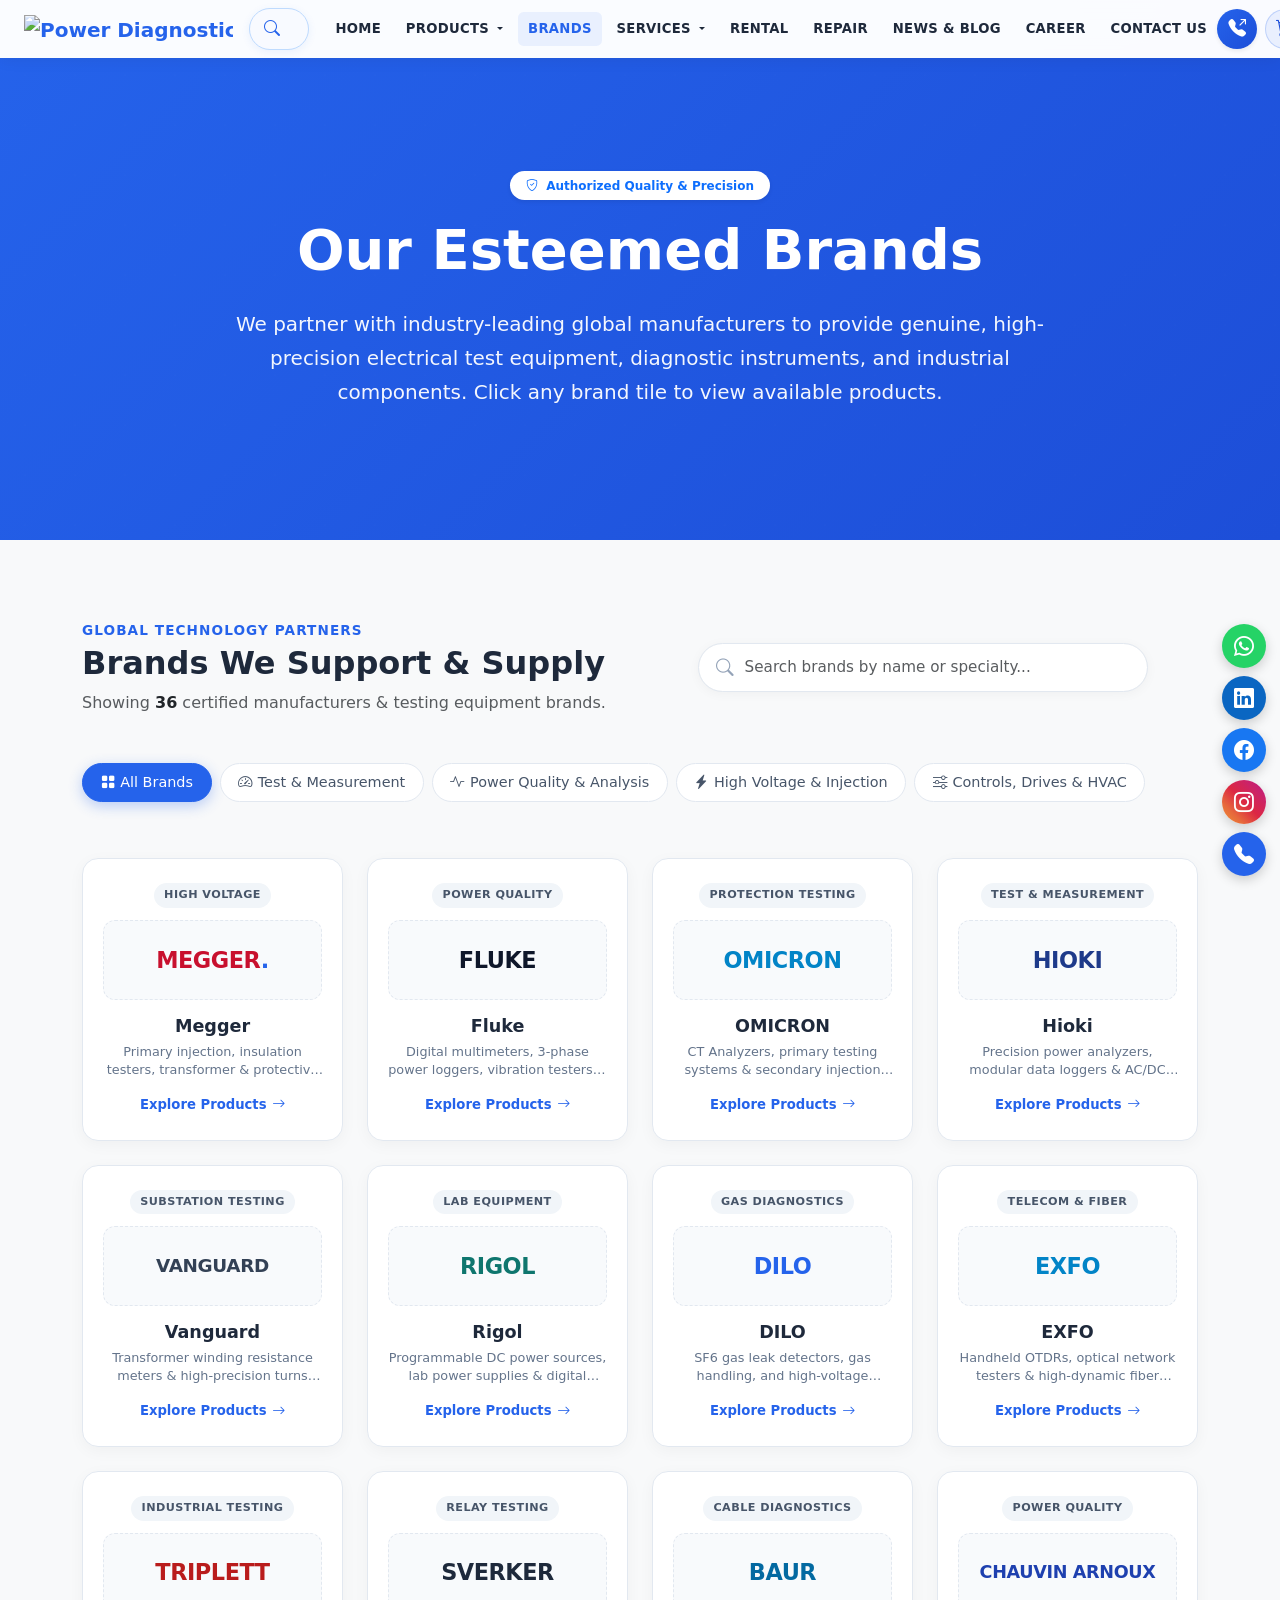
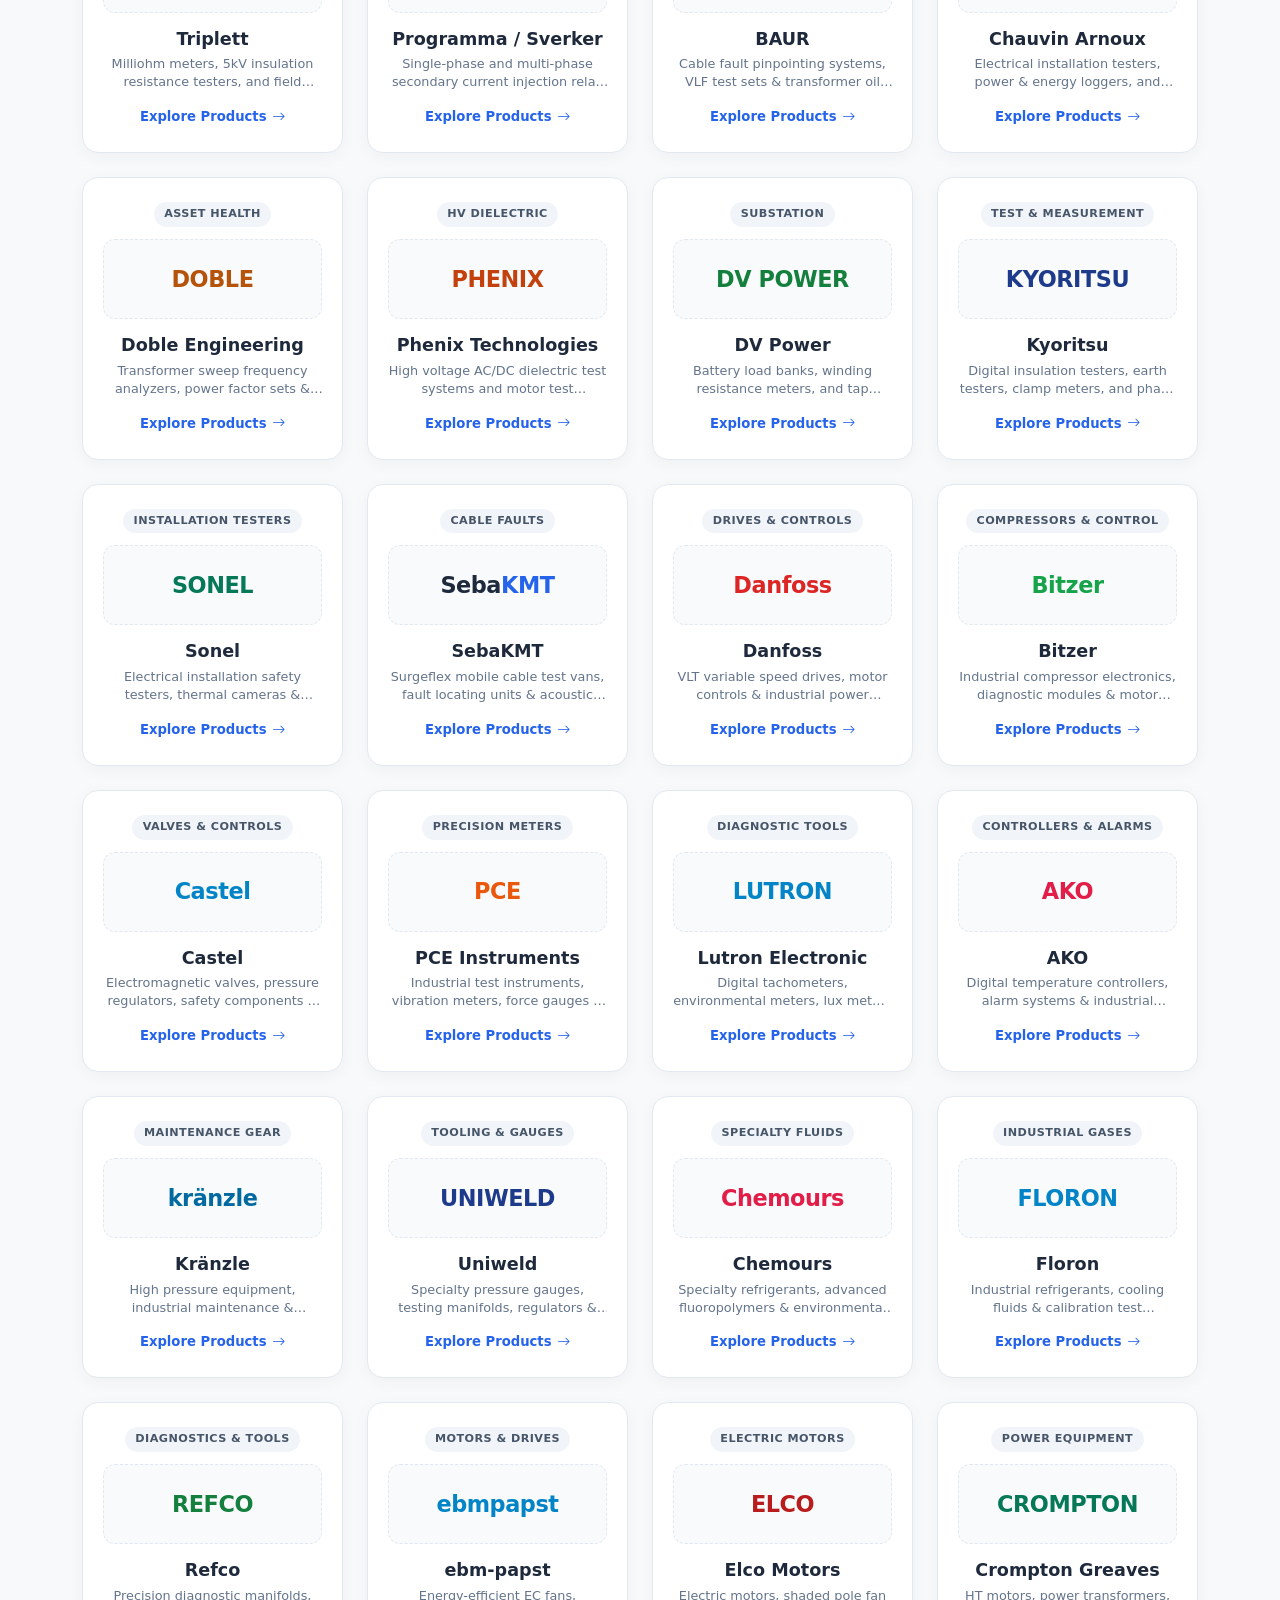
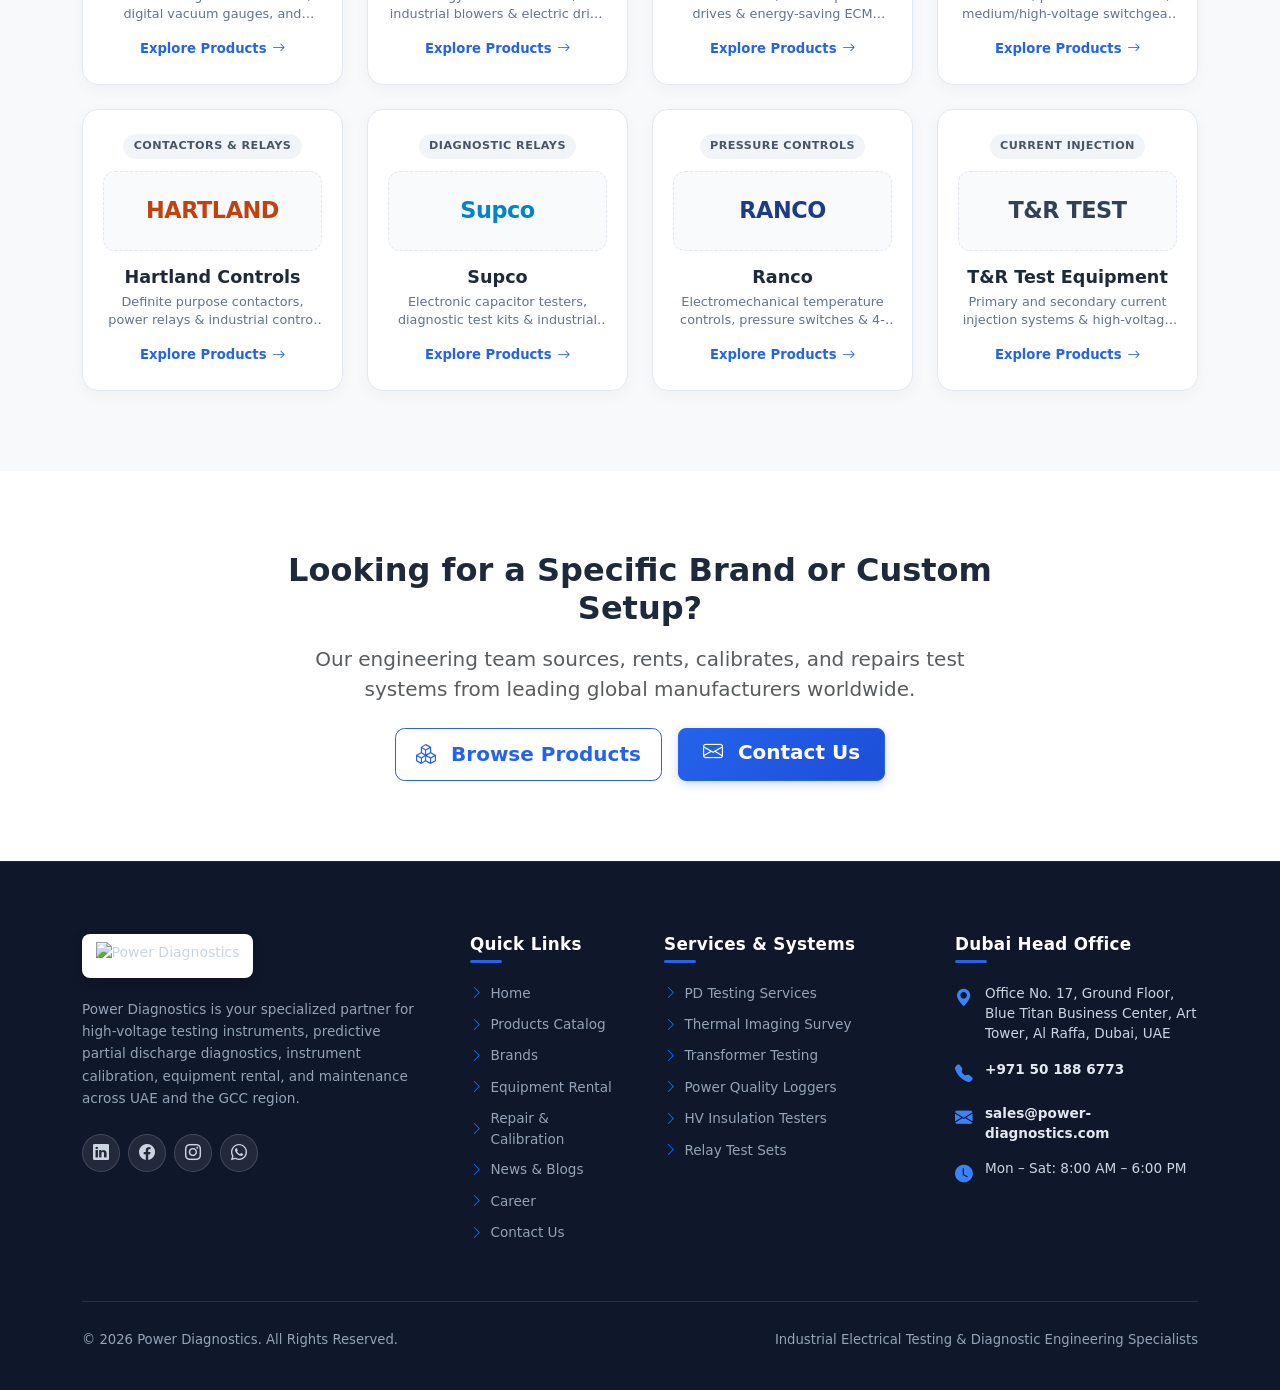
==== brands.html @ a7d38937 "Refactor supply.html: Revamp navbar structure, enhance dropdowns, and improve footer layout for bett" ====
<!DOCTYPE html>
<html lang="en">

<head>
  <meta charset="UTF-8">
  <meta name="viewport" content="width=device-width, initial-scale=1.0">
  <title>Our Brands | Power Diagnostics - Industrial Electrical Test Equipment</title>
  <meta name="description"
    content="Explore the world-class electrical test equipment and industrial diagnostic brands supported, supplied, rented, and serviced by Power Diagnostics.">

  <!-- Favicon and Icons -->
  <link rel="icon" href="favicon.ico" type="image/x-icon">
  <link rel="icon" type="image/png" sizes="32x32" href="favicon-32x32.png">
  <link rel="icon" type="image/png" sizes="16x16" href="favicon-16x16.png">
  <link rel="apple-touch-icon" sizes="180x180" href="apple-touch-icon.png">

  <!-- Bootstrap 5.3 CSS -->
  <link href="https://cdn.jsdelivr.net/npm/bootstrap@5.3.3/dist/css/bootstrap.min.css" rel="stylesheet"
    crossorigin="anonymous">

  <!-- Bootstrap Icons -->
  <link href="https://cdn.jsdelivr.net/npm/bootstrap-icons@1.11.3/font/bootstrap-icons.min.css" rel="stylesheet">

  <!-- Custom Styles -->
  <link href="styles.css" rel="stylesheet">
</head>

<body>

  <!-- ===== Navbar ===== -->
  
  <!-- ===== Global Navbar (Header - Main & Header - Tabs) ===== -->
  
  <!-- ===== Global Navbar (Header - Main & Header - Tabs) ===== -->
  
  <!-- ===== Global Navbar (Header - Main & Header - Tabs) ===== -->
  
  <!-- ===== Global Navbar (Header - Main & Header - Tabs) ===== -->
  
  <!-- ===== Global Navbar (Header - Main & Header - Tabs) ===== -->
  <nav class="navbar navbar-expand-xl fixed-top" id="mainNav">
    <div class="container-fluid px-lg-4">
      
      <!-- Brand Logo -->
      <a class="navbar-brand fw-bold me-3" href="index.html">
        <img src="images/common/logo.png" alt="Power Diagnostics" height="42">
      </a>

      <!-- Header Search Bar (Desktop) -->
      <form class="nav-search-form d-none d-lg-block me-3" action="products.html" method="GET">
        <i class="bi bi-search nav-search-icon"></i>
        <input type="text" name="search" class="form-control nav-search-input" placeholder="Search equipment, models, brands...">
      </form>

      <!-- Action Buttons: Quick Connect & Cart Popup -->
      <div class="d-flex align-items-center order-xl-last ms-auto gap-2">
        
        <!-- Quick Connect Button (Icon Only) -->
        <button type="button" class="btn-quick-connect shadow-sm" data-bs-toggle="modal" data-bs-target="#quickConnectModal" title="Quick Connect" aria-label="Quick Connect">
          <i class="bi bi-telephone-outbound-fill"></i>
        </button>

        <!-- Enquiry Cart Popup Button -->
        <button class="nav-cart-btn" type="button" data-bs-toggle="offcanvas" data-bs-target="#cartOffcanvas" aria-controls="cartOffcanvas" title="Enquiry Cart">
          <i class="bi bi-cart3"></i>
          <span class="nav-cart-badge">0</span>
        </button>

        <!-- Mobile Toggler -->
        <button class="navbar-toggler border-0 shadow-none ms-1" type="button" data-bs-toggle="collapse"
          data-bs-target="#navMenu" aria-controls="navMenu" aria-expanded="false" aria-label="Toggle navigation">
          <span class="navbar-toggler-icon"></span>
        </button>
      </div>

      <!-- Header Navigation Tabs -->
      <div class="collapse navbar-collapse" id="navMenu">
        
        <!-- Mobile Search Bar -->
        <form class="nav-search-form d-lg-none my-3" action="products.html" method="GET">
          <i class="bi bi-search nav-search-icon"></i>
          <input type="text" name="search" class="form-control nav-search-input" placeholder="Search equipment, models, brands...">
        </form>

        <ul class="navbar-nav ms-auto gap-xl-1">
          <li class="nav-item">
            <a class="nav-link " href="index.html">HOME</a>
          </li>

          <!-- PRODUCTS Mega Dropdown -->
          <li class="nav-item dropdown">
            <a class="nav-link dropdown-toggle " href="products.html" id="productsDropdown" role="button" data-bs-toggle="dropdown" aria-expanded="false">
              PRODUCTS
            </a>
            <div class="dropdown-menu dropdown-menu-custom dropdown-menu-products p-3" aria-labelledby="productsDropdown">
              <div class="row g-3">
                <div class="col-md-6">
                  <div class="category-menu-title">Testing & Diagnostics</div>
                  <ul class="list-unstyled mb-0">
                    <li><a class="category-menu-item" href="products.html?category=Partial%20Discharge"><i class="bi bi-activity text-primary"></i> Partial Discharge Analyzers</a></li>
                    <li><a class="category-menu-item" href="products.html?category=Insulation%20Testers"><i class="bi bi-shield-check text-success"></i> High Voltage & Insulation</a></li>
                    <li><a class="category-menu-item" href="products.html?category=Relay%20Test%20Sets"><i class="bi bi-toggles text-warning"></i> Relay & Secondary Injection</a></li>
                    <li><a class="category-menu-item" href="products.html?category=Transformer%20Testers"><i class="bi bi-cpu text-info"></i> Transformer & Winding Testers</a></li>
                  </ul>
                </div>
                <div class="col-md-6">
                  <div class="category-menu-title">Power & Metrology</div>
                  <ul class="list-unstyled mb-0">
                    <li><a class="category-menu-item" href="products.html?category=Power%20Quality"><i class="bi bi-lightning-charge text-danger"></i> Power Quality Analyzers</a></li>
                    <li><a class="category-menu-item" href="products.html?category=Clamp%20Meters"><i class="bi bi-speedometer2 text-primary"></i> Digital Multimeters & Clamp</a></li>
                    <li><a class="category-menu-item" href="products.html?category=Thermal%20Cameras"><i class="bi bi-camera-fill text-danger"></i> Thermal & Acoustic Imaging</a></li>
                    <li><a class="category-menu-item fw-bold text-accent" href="products.html"><i class="bi bi-arrow-right-circle"></i> View Complete Catalog &rarr;</a></li>
                  </ul>
                </div>
              </div>
            </div>
          </li>

          <li class="nav-item">
            <a class="nav-link active" href="brands.html">BRANDS</a>
          </li>

          <!-- SERVICES Dropdown -->
          <li class="nav-item dropdown">
            <a class="nav-link dropdown-toggle " href="index.html#services" id="servicesDropdown" role="button" data-bs-toggle="dropdown" aria-expanded="false">
              SERVICES
            </a>
            <ul class="dropdown-menu dropdown-menu-custom dropdown-menu-end shadow-sm" aria-labelledby="servicesDropdown">
              <li><a class="dropdown-item py-2" href="index.html#services"><i class="bi bi-activity text-primary me-2"></i> PD Testing</a></li>
              <li><a class="dropdown-item py-2" href="index.html#services"><i class="bi bi-camera-video-fill text-danger me-2"></i> Thermal Imaging Survey</a></li>
              <li><a class="dropdown-item py-2" href="index.html#services"><i class="bi bi-cpu text-info me-2"></i> Transformer Testing</a></li>
              <li><a class="dropdown-item py-2" href="repair.html"><i class="bi bi-tools text-warning me-2"></i> Repair of Electrical Instruments</a></li>
              <li><a class="dropdown-item py-2" href="rental.html"><i class="bi bi-box-seam text-success me-2"></i> Rental of Testing Kits</a></li>
              <li><a class="dropdown-item py-2" href="supply.html"><i class="bi bi-cart-check text-primary me-2"></i> Supply of Products</a></li>
            </ul>
          </li>

          <li class="nav-item">
            <a class="nav-link " href="rental.html">RENTAL</a>
          </li>

          <li class="nav-item">
            <a class="nav-link " href="repair.html">REPAIR</a>
          </li>

          <li class="nav-item">
            <a class="nav-link " href="news-blog.html">NEWS & BLOG</a>
          </li>

          <li class="nav-item">
            <a class="nav-link " href="career.html">CAREER</a>
          </li>

          <li class="nav-item">
            <a class="nav-link " href="contact.html">CONTACT US</a>
          </li>
        </ul>
      </div>
    </div>
  </nav>
  
  
  
  
  

  <!-- ===== Hero Section ===== -->
  <section class="rental-hero-section d-flex align-items-center">
    <div class="container">
      <div class="row justify-content-center">
        <div class="col-lg-10 text-center slide-in-left">
          <span class="badge bg-white text-primary px-3 py-2 rounded-pill fw-semibold mb-3 shadow-sm">
            <i class="bi bi-shield-check me-1"></i> Authorized Quality & Precision
          </span>
          <h1 class="display-4 fw-bold mb-4">Our Esteemed Brands</h1>
          <p class="lead mb-4 mx-auto" style="max-width:850px;">
            We partner with industry-leading global manufacturers to provide genuine, high-precision electrical test equipment, diagnostic instruments, and industrial components. Click any brand tile to view available products.
          </p>
        </div>
      </div>
    </div>
  </section>

  <!-- ===== Brands Section ===== -->
  <section class="section-padding bg-light" id="brands-grid-section">
    <div class="container">
      
      <!-- Section Header & Filter Controls -->
      <div class="row align-items-center mb-5 g-3">
        <div class="col-lg-6">
          <p class="text-accent fw-semibold text-uppercase mb-1" style="letter-spacing: 0.08em; font-size: 0.85rem;">
            Global Technology Partners
          </p>
          <h2 class="fw-bold mb-2">Brands We Support & Supply</h2>
          <p class="text-muted mb-0">
            Showing <span id="brandCountDisplay" class="fw-bold text-dark">36</span> certified manufacturers & testing equipment brands.
          </p>
        </div>
        <div class="col-lg-6">
          <div class="search-input-group ms-lg-auto">
            <i class="bi bi-search search-icon"></i>
            <input type="text" id="brandSearchInput" class="form-control" placeholder="Search brands by name or specialty...">
          </div>
        </div>
      </div>

      <!-- Category Filter Pills -->
      <div class="d-flex flex-wrap gap-2 justify-content-start align-items-center mb-5 pb-2">
        <button type="button" class="category-filter-btn brand-category-btn active" data-category="all">
          <i class="bi bi-grid-fill"></i> All Brands
        </button>
        <button type="button" class="category-filter-btn brand-category-btn" data-category="test-measurement">
          <i class="bi bi-speedometer2"></i> Test & Measurement
        </button>
        <button type="button" class="category-filter-btn brand-category-btn" data-category="power-quality">
          <i class="bi bi-activity"></i> Power Quality & Analysis
        </button>
        <button type="button" class="category-filter-btn brand-category-btn" data-category="high-voltage">
          <i class="bi bi-lightning-charge-fill"></i> High Voltage & Injection
        </button>
        <button type="button" class="category-filter-btn brand-category-btn" data-category="hvac-controls">
          <i class="bi bi-sliders"></i> Controls, Drives & HVAC
        </button>
      </div>

      <!-- Brand Tiles Grid -->
      <div class="row g-4" id="brandsContainer">

        <!-- Megger -->
        <div class="col-6 col-md-4 col-lg-3 brand-card-item animate-on-scroll" data-name="Megger" data-category="test-measurement high-voltage" data-specialty="Primary injection, insulation testers, transformer & relay test sets">
          <a href="products.html?brand=Megger" class="brand-card-link">
            <div class="brand-card">
              <span class="brand-category-pill">High Voltage</span>
              <div class="brand-logo-wrap">
                <div class="brand-logo-text" style="color: #c8102e;">MEGGER<span>.</span></div>
              </div>
              <div class="brand-info">
                <h5 class="brand-title">Megger</h5>
                <p class="brand-specialty">Primary injection, insulation testers, transformer & protective relay test sets.</p>
                <span class="brand-action-link">Explore Products <i class="bi bi-arrow-right"></i></span>
              </div>
            </div>
          </a>
        </div>

        <!-- Fluke -->
        <div class="col-6 col-md-4 col-lg-3 brand-card-item animate-on-scroll" data-name="Fluke" data-category="test-measurement power-quality" data-specialty="Digital multimeters, power quality analyzers, vibration testers, thermal imagers">
          <a href="products.html?brand=Fluke" class="brand-card-link">
            <div class="brand-card">
              <span class="brand-category-pill">Power Quality</span>
              <div class="brand-logo-wrap">
                <div class="brand-logo-text" style="color: #d97706;"><span style="color: #0f172a;">FLUKE</span></div>
              </div>
              <div class="brand-info">
                <h5 class="brand-title">Fluke</h5>
                <p class="brand-specialty">Digital multimeters, 3-phase power loggers, vibration testers & thermal cameras.</p>
                <span class="brand-action-link">Explore Products <i class="bi bi-arrow-right"></i></span>
              </div>
            </div>
          </a>
        </div>

        <!-- OMICRON -->
        <div class="col-6 col-md-4 col-lg-3 brand-card-item animate-on-scroll" data-name="OMICRON" data-category="high-voltage test-measurement" data-specialty="CT analyzers, primary test sets, secondary injection, protection diagnostics">
          <a href="products.html?brand=OMICRON" class="brand-card-link">
            <div class="brand-card">
              <span class="brand-category-pill">Protection Testing</span>
              <div class="brand-logo-wrap">
                <div class="brand-logo-text" style="color: #0284c7;">OMICRON</div>
              </div>
              <div class="brand-info">
                <h5 class="brand-title">OMICRON</h5>
                <p class="brand-specialty">CT Analyzers, primary testing systems & secondary injection test sets.</p>
                <span class="brand-action-link">Explore Products <i class="bi bi-arrow-right"></i></span>
              </div>
            </div>
          </a>
        </div>

        <!-- Hioki -->
        <div class="col-6 col-md-4 col-lg-3 brand-card-item animate-on-scroll" data-name="Hioki" data-category="test-measurement power-quality" data-specialty="Power analyzers, high-speed data loggers, clamp meters & battery testers">
          <a href="products.html?brand=Hioki" class="brand-card-link">
            <div class="brand-card">
              <span class="brand-category-pill">Test & Measurement</span>
              <div class="brand-logo-wrap">
                <div class="brand-logo-text" style="color: #1e3a8a;">HIOKI</div>
              </div>
              <div class="brand-info">
                <h5 class="brand-title">Hioki</h5>
                <p class="brand-specialty">Precision power analyzers, modular data loggers & AC/DC clamp meters.</p>
                <span class="brand-action-link">Explore Products <i class="bi bi-arrow-right"></i></span>
              </div>
            </div>
          </a>
        </div>

        <!-- Vanguard Instruments -->
        <div class="col-6 col-md-4 col-lg-3 brand-card-item animate-on-scroll" data-name="Vanguard Instruments" data-category="high-voltage test-measurement" data-specialty="Transformer winding resistance meters, turns ratio testers & circuit breaker analyzers">
          <a href="products.html?brand=Vanguard" class="brand-card-link">
            <div class="brand-card">
              <span class="brand-category-pill">Substation Testing</span>
              <div class="brand-logo-wrap">
                <div class="brand-logo-text" style="font-size: 1.15rem; color: #334155;">VANGUARD</div>
              </div>
              <div class="brand-info">
                <h5 class="brand-title">Vanguard</h5>
                <p class="brand-specialty">Transformer winding resistance meters & high-precision turns ratio testers.</p>
                <span class="brand-action-link">Explore Products <i class="bi bi-arrow-right"></i></span>
              </div>
            </div>
          </a>
        </div>

        <!-- Rigol -->
        <div class="col-6 col-md-4 col-lg-3 brand-card-item animate-on-scroll" data-name="Rigol" data-category="test-measurement" data-specialty="Programmable DC power supplies, oscilloscopes, waveform generators">
          <a href="products.html?brand=Rigol" class="brand-card-link">
            <div class="brand-card">
              <span class="brand-category-pill">Lab Equipment</span>
              <div class="brand-logo-wrap">
                <div class="brand-logo-text" style="color: #0f766e;">RIGOL</div>
              </div>
              <div class="brand-info">
                <h5 class="brand-title">Rigol</h5>
                <p class="brand-specialty">Programmable DC power sources, lab power supplies & digital oscilloscopes.</p>
                <span class="brand-action-link">Explore Products <i class="bi bi-arrow-right"></i></span>
              </div>
            </div>
          </a>
        </div>

        <!-- DILO -->
        <div class="col-6 col-md-4 col-lg-3 brand-card-item animate-on-scroll" data-name="DILO" data-category="high-voltage test-measurement" data-specialty="SF6 gas leak detectors, gas service equipment & switchgear maintenance">
          <a href="products.html?brand=DILO" class="brand-card-link">
            <div class="brand-card">
              <span class="brand-category-pill">Gas Diagnostics</span>
              <div class="brand-logo-wrap">
                <div class="brand-logo-text" style="color: #2563eb;">DILO</div>
              </div>
              <div class="brand-info">
                <h5 class="brand-title">DILO</h5>
                <p class="brand-specialty">SF6 gas leak detectors, gas handling, and high-voltage switchgear maintenance tools.</p>
                <span class="brand-action-link">Explore Products <i class="bi bi-arrow-right"></i></span>
              </div>
            </div>
          </a>
        </div>

        <!-- EXFO -->
        <div class="col-6 col-md-4 col-lg-3 brand-card-item animate-on-scroll" data-name="EXFO" data-category="test-measurement" data-specialty="Fiber optic OTDRs, optical spectrum analyzers, telecom diagnostic equipment">
          <a href="products.html?brand=EXFO" class="brand-card-link">
            <div class="brand-card">
              <span class="brand-category-pill">Telecom & Fiber</span>
              <div class="brand-logo-wrap">
                <div class="brand-logo-text" style="color: #0284c7;">EXFO</div>
              </div>
              <div class="brand-info">
                <h5 class="brand-title">EXFO</h5>
                <p class="brand-specialty">Handheld OTDRs, optical network testers & high-dynamic fiber analyzers.</p>
                <span class="brand-action-link">Explore Products <i class="bi bi-arrow-right"></i></span>
              </div>
            </div>
          </a>
        </div>

        <!-- Triplett -->
        <div class="col-6 col-md-4 col-lg-3 brand-card-item animate-on-scroll" data-name="Triplett" data-category="test-measurement high-voltage" data-specialty="Battery powered milliohm meters, high voltage insulation testers, safety meters">
          <a href="products.html?brand=Triplett" class="brand-card-link">
            <div class="brand-card">
              <span class="brand-category-pill">Industrial Testing</span>
              <div class="brand-logo-wrap">
                <div class="brand-logo-text" style="color: #b91c1c;">TRIPLETT</div>
              </div>
              <div class="brand-info">
                <h5 class="brand-title">Triplett</h5>
                <p class="brand-specialty">Milliohm meters, 5kV insulation resistance testers, and field diagnostic meters.</p>
                <span class="brand-action-link">Explore Products <i class="bi bi-arrow-right"></i></span>
              </div>
            </div>
          </a>
        </div>

        <!-- Programma / Sverker -->
        <div class="col-6 col-md-4 col-lg-3 brand-card-item animate-on-scroll" data-name="Programma Sverker" data-category="high-voltage test-measurement" data-specialty="Secondary current injection test sets, relay protection testers">
          <a href="products.html?brand=Programma" class="brand-card-link">
            <div class="brand-card">
              <span class="brand-category-pill">Relay Testing</span>
              <div class="brand-logo-wrap">
                <div class="brand-logo-text" style="color: #1e293b;">SVERKER</div>
              </div>
              <div class="brand-info">
                <h5 class="brand-title">Programma / Sverker</h5>
                <p class="brand-specialty">Single-phase and multi-phase secondary current injection relay test systems.</p>
                <span class="brand-action-link">Explore Products <i class="bi bi-arrow-right"></i></span>
              </div>
            </div>
          </a>
        </div>

        <!-- BAUR -->
        <div class="col-6 col-md-4 col-lg-3 brand-card-item animate-on-scroll" data-name="BAUR" data-category="high-voltage test-measurement" data-specialty="Cable fault location, VLF testing, dissipation factor & insulation oil testers">
          <a href="products.html?brand=BAUR" class="brand-card-link">
            <div class="brand-card">
              <span class="brand-category-pill">Cable Diagnostics</span>
              <div class="brand-logo-wrap">
                <div class="brand-logo-text" style="color: #0369a1;">BAUR</div>
              </div>
              <div class="brand-info">
                <h5 class="brand-title">BAUR</h5>
                <p class="brand-specialty">Cable fault pinpointing systems, VLF test sets & transformer oil breakdown testers.</p>
                <span class="brand-action-link">Explore Products <i class="bi bi-arrow-right"></i></span>
              </div>
            </div>
          </a>
        </div>

        <!-- Chauvin Arnoux -->
        <div class="col-6 col-md-4 col-lg-3 brand-card-item animate-on-scroll" data-name="Chauvin Arnoux" data-category="test-measurement power-quality" data-specialty="Energy loggers, earth resistance testers, micro-ohmmeters & multimeters">
          <a href="products.html?brand=Chauvin%20Arnoux" class="brand-card-link">
            <div class="brand-card">
              <span class="brand-category-pill">Power Quality</span>
              <div class="brand-logo-wrap">
                <div class="brand-logo-text" style="font-size: 1.1rem; color: #1e40af;">CHAUVIN ARNOUX</div>
              </div>
              <div class="brand-info">
                <h5 class="brand-title">Chauvin Arnoux</h5>
                <p class="brand-specialty">Electrical installation testers, power & energy loggers, and ground testers.</p>
                <span class="brand-action-link">Explore Products <i class="bi bi-arrow-right"></i></span>
              </div>
            </div>
          </a>
        </div>

        <!-- Doble Engineering -->
        <div class="col-6 col-md-4 col-lg-3 brand-card-item animate-on-scroll" data-name="Doble Engineering" data-category="high-voltage test-measurement" data-specialty="SFRA testing, circuit breaker analyzers, protection relay testing, asset management">
          <a href="products.html?brand=Doble" class="brand-card-link">
            <div class="brand-card">
              <span class="brand-category-pill">Asset Health</span>
              <div class="brand-logo-wrap">
                <div class="brand-logo-text" style="color: #b45309;">DOBLE</div>
              </div>
              <div class="brand-info">
                <h5 class="brand-title">Doble Engineering</h5>
                <p class="brand-specialty">Transformer sweep frequency analyzers, power factor sets & substation testers.</p>
                <span class="brand-action-link">Explore Products <i class="bi bi-arrow-right"></i></span>
              </div>
            </div>
          </a>
        </div>

        <!-- Phenix Technologies -->
        <div class="col-6 col-md-4 col-lg-3 brand-card-item animate-on-scroll" data-name="Phenix Technologies" data-category="high-voltage" data-specialty="High-voltage AC/DC test sets, resonant systems, motor test benches">
          <a href="products.html?brand=Phenix" class="brand-card-link">
            <div class="brand-card">
              <span class="brand-category-pill">HV Dielectric</span>
              <div class="brand-logo-wrap">
                <div class="brand-logo-text" style="color: #c2410c;">PHENIX</div>
              </div>
              <div class="brand-info">
                <h5 class="brand-title">Phenix Technologies</h5>
                <p class="brand-specialty">High voltage AC/DC dielectric test systems and motor test equipment.</p>
                <span class="brand-action-link">Explore Products <i class="bi bi-arrow-right"></i></span>
              </div>
            </div>
          </a>
        </div>

        <!-- DV Power -->
        <div class="col-6 col-md-4 col-lg-3 brand-card-item animate-on-scroll" data-name="DV Power" data-category="high-voltage test-measurement" data-specialty="Battery capacity testers, micro-ohmmeters, tap changer analyzers">
          <a href="products.html?brand=DV%20Power" class="brand-card-link">
            <div class="brand-card">
              <span class="brand-category-pill">Substation</span>
              <div class="brand-logo-wrap">
                <div class="brand-logo-text" style="color: #15803d;">DV POWER</div>
              </div>
              <div class="brand-info">
                <h5 class="brand-title">DV Power</h5>
                <p class="brand-specialty">Battery load banks, winding resistance meters, and tap changer analyzers.</p>
                <span class="brand-action-link">Explore Products <i class="bi bi-arrow-right"></i></span>
              </div>
            </div>
          </a>
        </div>

        <!-- Kyoritsu -->
        <div class="col-6 col-md-4 col-lg-3 brand-card-item animate-on-scroll" data-name="Kyoritsu" data-category="test-measurement power-quality" data-specialty="Insulation testers, clamp meters, phase indicators, multifuncion testers">
          <a href="products.html?brand=Kyoritsu" class="brand-card-link">
            <div class="brand-card">
              <span class="brand-category-pill">Test & Measurement</span>
              <div class="brand-logo-wrap">
                <div class="brand-logo-text" style="color: #1e3a8a;">KYORITSU</div>
              </div>
              <div class="brand-info">
                <h5 class="brand-title">Kyoritsu</h5>
                <p class="brand-specialty">Digital insulation testers, earth testers, clamp meters, and phase indicators.</p>
                <span class="brand-action-link">Explore Products <i class="bi bi-arrow-right"></i></span>
              </div>
            </div>
          </a>
        </div>

        <!-- Sonel -->
        <div class="col-6 col-md-4 col-lg-3 brand-card-item animate-on-scroll" data-name="Sonel" data-category="test-measurement power-quality" data-specialty="Multifunction electrical installation meters, thermal imaging, corona cameras">
          <a href="products.html?brand=Sonel" class="brand-card-link">
            <div class="brand-card">
              <span class="brand-category-pill">Installation Testers</span>
              <div class="brand-logo-wrap">
                <div class="brand-logo-text" style="color: #047857;">SONEL</div>
              </div>
              <div class="brand-info">
                <h5 class="brand-title">Sonel</h5>
                <p class="brand-specialty">Electrical installation safety testers, thermal cameras & micro-ohmmeters.</p>
                <span class="brand-action-link">Explore Products <i class="bi bi-arrow-right"></i></span>
              </div>
            </div>
          </a>
        </div>

        <!-- SebaKMT -->
        <div class="col-6 col-md-4 col-lg-3 brand-card-item animate-on-scroll" data-name="SebaKMT" data-category="high-voltage" data-specialty="Surgeflex cable fault location systems, sheath testing, acoustic pinpointing">
          <a href="products.html?brand=SebaKMT" class="brand-card-link">
            <div class="brand-card">
              <span class="brand-category-pill">Cable Faults</span>
              <div class="brand-logo-wrap">
                <div class="brand-logo-text" style="color: #1e293b;">Seba<span style="color:#2563eb;">KMT</span></div>
              </div>
              <div class="brand-info">
                <h5 class="brand-title">SebaKMT</h5>
                <p class="brand-specialty">Surgeflex mobile cable test vans, fault locating units & acoustic pinpointing.</p>
                <span class="brand-action-link">Explore Products <i class="bi bi-arrow-right"></i></span>
              </div>
            </div>
          </a>
        </div>

        <!-- Danfoss -->
        <div class="col-6 col-md-4 col-lg-3 brand-card-item animate-on-scroll" data-name="Danfoss" data-category="hvac-controls" data-specialty="VLT frequency drives, power electronics, industrial automation, control valves">
          <a href="products.html?brand=Danfoss" class="brand-card-link">
            <div class="brand-card">
              <span class="brand-category-pill">Drives & Controls</span>
              <div class="brand-logo-wrap">
                <div class="brand-logo-text" style="color: #dc2626;">Danfoss</div>
              </div>
              <div class="brand-info">
                <h5 class="brand-title">Danfoss</h5>
                <p class="brand-specialty">VLT variable speed drives, motor controls & industrial power electronics.</p>
                <span class="brand-action-link">Explore Products <i class="bi bi-arrow-right"></i></span>
              </div>
            </div>
          </a>
        </div>

        <!-- Bitzer -->
        <div class="col-6 col-md-4 col-lg-3 brand-card-item animate-on-scroll" data-name="Bitzer" data-category="hvac-controls" data-specialty="Industrial compressors, electronic control modules, frequency inverters">
          <a href="products.html?brand=Bitzer" class="brand-card-link">
            <div class="brand-card">
              <span class="brand-category-pill">Compressors & Control</span>
              <div class="brand-logo-wrap">
                <div class="brand-logo-text" style="color: #16a34a;">Bitzer</div>
              </div>
              <div class="brand-info">
                <h5 class="brand-title">Bitzer</h5>
                <p class="brand-specialty">Industrial compressor electronics, diagnostic modules & motor protection devices.</p>
                <span class="brand-action-link">Explore Products <i class="bi bi-arrow-right"></i></span>
              </div>
            </div>
          </a>
        </div>

        <!-- Castel -->
        <div class="col-6 col-md-4 col-lg-3 brand-card-item animate-on-scroll" data-name="Castel" data-category="hvac-controls" data-specialty="Solenoid valves, safety valves, pressure regulators, control devices">
          <a href="products.html?brand=Castel" class="brand-card-link">
            <div class="brand-card">
              <span class="brand-category-pill">Valves & Controls</span>
              <div class="brand-logo-wrap">
                <div class="brand-logo-text" style="color: #0284c7;">Castel</div>
              </div>
              <div class="brand-info">
                <h5 class="brand-title">Castel</h5>
                <p class="brand-specialty">Electromagnetic valves, pressure regulators, safety components & sensors.</p>
                <span class="brand-action-link">Explore Products <i class="bi bi-arrow-right"></i></span>
              </div>
            </div>
          </a>
        </div>

        <!-- PCE Instruments -->
        <div class="col-6 col-md-4 col-lg-3 brand-card-item animate-on-scroll" data-name="PCE Instruments" data-category="test-measurement" data-specialty="Precision measurement devices, environmental meters, force gauges">
          <a href="products.html?brand=PCE" class="brand-card-link">
            <div class="brand-card">
              <span class="brand-category-pill">Precision Meters</span>
              <div class="brand-logo-wrap">
                <div class="brand-logo-text" style="color: #ea580c;">PCE</div>
              </div>
              <div class="brand-info">
                <h5 class="brand-title">PCE Instruments</h5>
                <p class="brand-specialty">Industrial test instruments, vibration meters, force gauges & data recorders.</p>
                <span class="brand-action-link">Explore Products <i class="bi bi-arrow-right"></i></span>
              </div>
            </div>
          </a>
        </div>

        <!-- Lutron Electronic -->
        <div class="col-6 col-md-4 col-lg-3 brand-card-item animate-on-scroll" data-name="Lutron Electronic" data-category="test-measurement" data-specialty="Environmental testing instruments, digital sound meters, tachometers">
          <a href="products.html?brand=Lutron" class="brand-card-link">
            <div class="brand-card">
              <span class="brand-category-pill">Diagnostic Tools</span>
              <div class="brand-logo-wrap">
                <div class="brand-logo-text" style="color: #0284c7;">LUTRON</div>
              </div>
              <div class="brand-info">
                <h5 class="brand-title">Lutron Electronic</h5>
                <p class="brand-specialty">Digital tachometers, environmental meters, lux meters & electrical testers.</p>
                <span class="brand-action-link">Explore Products <i class="bi bi-arrow-right"></i></span>
              </div>
            </div>
          </a>
        </div>

        <!-- AKO -->
        <div class="col-6 col-md-4 col-lg-3 brand-card-item animate-on-scroll" data-name="AKO" data-category="hvac-controls" data-specialty="Temperature controllers, data loggers, gas alarms & monitoring modules">
          <a href="products.html?brand=AKO" class="brand-card-link">
            <div class="brand-card">
              <span class="brand-category-pill">Controllers & Alarms</span>
              <div class="brand-logo-wrap">
                <div class="brand-logo-text" style="color: #e11d48;">AKO</div>
              </div>
              <div class="brand-info">
                <h5 class="brand-title">AKO</h5>
                <p class="brand-specialty">Digital temperature controllers, alarm systems & industrial monitoring modules.</p>
                <span class="brand-action-link">Explore Products <i class="bi bi-arrow-right"></i></span>
              </div>
            </div>
          </a>
        </div>

        <!-- Kränzle -->
        <div class="col-6 col-md-4 col-lg-3 brand-card-item animate-on-scroll" data-name="Kränzle" data-category="hvac-controls" data-specialty="High-pressure industrial systems, facility cleaning & maintenance gear">
          <a href="products.html?brand=Kranzle" class="brand-card-link">
            <div class="brand-card">
              <span class="brand-category-pill">Maintenance Gear</span>
              <div class="brand-logo-wrap">
                <div class="brand-logo-text" style="color: #0369a1;">kränzle</div>
              </div>
              <div class="brand-info">
                <h5 class="brand-title">Kränzle</h5>
                <p class="brand-specialty">High pressure equipment, industrial maintenance & component cleaning systems.</p>
                <span class="brand-action-link">Explore Products <i class="bi bi-arrow-right"></i></span>
              </div>
            </div>
          </a>
        </div>

        <!-- Uniweld -->
        <div class="col-6 col-md-4 col-lg-3 brand-card-item animate-on-scroll" data-name="Uniweld" data-category="hvac-controls" data-specialty="HVAC manifolds, vacuum gauges, pressure regulators, specialized tooling">
          <a href="products.html?brand=Uniweld" class="brand-card-link">
            <div class="brand-card">
              <span class="brand-category-pill">Tooling & Gauges</span>
              <div class="brand-logo-wrap">
                <div class="brand-logo-text" style="color: #1e3a8a;">UNIWELD</div>
              </div>
              <div class="brand-info">
                <h5 class="brand-title">Uniweld</h5>
                <p class="brand-specialty">Specialty pressure gauges, testing manifolds, regulators & industrial tools.</p>
                <span class="brand-action-link">Explore Products <i class="bi bi-arrow-right"></i></span>
              </div>
            </div>
          </a>
        </div>

        <!-- Chemours -->
        <div class="col-6 col-md-4 col-lg-3 brand-card-item animate-on-scroll" data-name="Chemours" data-category="hvac-controls" data-specialty="Specialty refrigerants, dielectric fluids, fluoroproducts & industrial chemicals">
          <a href="products.html?brand=Chemours" class="brand-card-link">
            <div class="brand-card">
              <span class="brand-category-pill">Specialty Fluids</span>
              <div class="brand-logo-wrap">
                <div class="brand-logo-text" style="color: #e11d48;">Chemours</div>
              </div>
              <div class="brand-info">
                <h5 class="brand-title">Chemours</h5>
                <p class="brand-specialty">Specialty refrigerants, advanced fluoropolymers & environmental cooling fluids.</p>
                <span class="brand-action-link">Explore Products <i class="bi bi-arrow-right"></i></span>
              </div>
            </div>
          </a>
        </div>

        <!-- Floron -->
        <div class="col-6 col-md-4 col-lg-3 brand-card-item animate-on-scroll" data-name="Floron" data-category="hvac-controls" data-specialty="Eco-friendly refrigerants, industrial gases, testing consumables">
          <a href="products.html?brand=Floron" class="brand-card-link">
            <div class="brand-card">
              <span class="brand-category-pill">Industrial Gases</span>
              <div class="brand-logo-wrap">
                <div class="brand-logo-text" style="color: #0284c7;">FLORON</div>
              </div>
              <div class="brand-info">
                <h5 class="brand-title">Floron</h5>
                <p class="brand-specialty">Industrial refrigerants, cooling fluids & calibration test consumables.</p>
                <span class="brand-action-link">Explore Products <i class="bi bi-arrow-right"></i></span>
              </div>
            </div>
          </a>
        </div>

        <!-- Refco -->
        <div class="col-6 col-md-4 col-lg-3 brand-card-item animate-on-scroll" data-name="Refco" data-category="test-measurement hvac-controls" data-specialty="Diagnostic manifolds, electronic vacuum gauges, charging scales & test sets">
          <a href="products.html?brand=Refco" class="brand-card-link">
            <div class="brand-card">
              <span class="brand-category-pill">Diagnostics & Tools</span>
              <div class="brand-logo-wrap">
                <div class="brand-logo-text" style="color: #15803d;">REFCO</div>
              </div>
              <div class="brand-info">
                <h5 class="brand-title">Refco</h5>
                <p class="brand-specialty">Precision diagnostic manifolds, digital vacuum gauges, and electronic test sets.</p>
                <span class="brand-action-link">Explore Products <i class="bi bi-arrow-right"></i></span>
              </div>
            </div>
          </a>
        </div>

        <!-- ebm-papst -->
        <div class="col-6 col-md-4 col-lg-3 brand-card-item animate-on-scroll" data-name="ebm-papst" data-category="hvac-controls" data-specialty="Engineered EC fans, industrial ventilation, drive and motor solutions">
          <a href="products.html?brand=ebmpapst" class="brand-card-link">
            <div class="brand-card">
              <span class="brand-category-pill">Motors & Drives</span>
              <div class="brand-logo-wrap">
                <div class="brand-logo-text" style="color: #0284c7;">ebmpapst</div>
              </div>
              <div class="brand-info">
                <h5 class="brand-title">ebm-papst</h5>
                <p class="brand-specialty">Energy-efficient EC fans, industrial blowers & electric drive assemblies.</p>
                <span class="brand-action-link">Explore Products <i class="bi bi-arrow-right"></i></span>
              </div>
            </div>
          </a>
        </div>

        <!-- Elco Motors -->
        <div class="col-6 col-md-4 col-lg-3 brand-card-item animate-on-scroll" data-name="Elco Motors" data-category="hvac-controls" data-specialty="Shaded pole motors, ECM fan motors, industrial fan assemblies">
          <a href="products.html?brand=Elco" class="brand-card-link">
            <div class="brand-card">
              <span class="brand-category-pill">Electric Motors</span>
              <div class="brand-logo-wrap">
                <div class="brand-logo-text" style="color: #b91c1c;">ELCO</div>
              </div>
              <div class="brand-info">
                <h5 class="brand-title">Elco Motors</h5>
                <p class="brand-specialty">Electric motors, shaded pole fan drives & energy-saving ECM assemblies.</p>
                <span class="brand-action-link">Explore Products <i class="bi bi-arrow-right"></i></span>
              </div>
            </div>
          </a>
        </div>

        <!-- Crompton Greaves -->
        <div class="col-6 col-md-4 col-lg-3 brand-card-item animate-on-scroll" data-name="Crompton Greaves" data-category="high-voltage hvac-controls" data-specialty="HT motors, power transformers, switchgear and substation solutions">
          <a href="products.html?brand=Crompton" class="brand-card-link">
            <div class="brand-card">
              <span class="brand-category-pill">Power Equipment</span>
              <div class="brand-logo-wrap">
                <div class="brand-logo-text" style="color: #047857;">CROMPTON</div>
              </div>
              <div class="brand-info">
                <h5 class="brand-title">Crompton Greaves</h5>
                <p class="brand-specialty">HT motors, power transformers, medium/high-voltage switchgear equipment.</p>
                <span class="brand-action-link">Explore Products <i class="bi bi-arrow-right"></i></span>
              </div>
            </div>
          </a>
        </div>

        <!-- Hartland Controls -->
        <div class="col-6 col-md-4 col-lg-3 brand-card-item animate-on-scroll" data-name="Hartland Controls" data-category="hvac-controls" data-specialty="Definite purpose contactors, industrial relays, control transformers">
          <a href="products.html?brand=Hartland" class="brand-card-link">
            <div class="brand-card">
              <span class="brand-category-pill">Contactors & Relays</span>
              <div class="brand-logo-wrap">
                <div class="brand-logo-text" style="color: #c2410c;">HARTLAND</div>
              </div>
              <div class="brand-info">
                <h5 class="brand-title">Hartland Controls</h5>
                <p class="brand-specialty">Definite purpose contactors, power relays & industrial control transformers.</p>
                <span class="brand-action-link">Explore Products <i class="bi bi-arrow-right"></i></span>
              </div>
            </div>
          </a>
        </div>

        <!-- Supco -->
        <div class="col-6 col-md-4 col-lg-3 brand-card-item animate-on-scroll" data-name="Supco" data-category="test-measurement hvac-controls" data-specialty="Capacitor testers, diagnostic sensors, HVAC controls & test kits">
          <a href="products.html?brand=Supco" class="brand-card-link">
            <div class="brand-card">
              <span class="brand-category-pill">Diagnostic Relays</span>
              <div class="brand-logo-wrap">
                <div class="brand-logo-text" style="color: #0284c7;">Supco</div>
              </div>
              <div class="brand-info">
                <h5 class="brand-title">Supco</h5>
                <p class="brand-specialty">Electronic capacitor testers, diagnostic test kits & industrial control relays.</p>
                <span class="brand-action-link">Explore Products <i class="bi bi-arrow-right"></i></span>
              </div>
            </div>
          </a>
        </div>

        <!-- Ranco -->
        <div class="col-6 col-md-4 col-lg-3 brand-card-item animate-on-scroll" data-name="Ranco" data-category="hvac-controls" data-specialty="Electromechanical temperature and pressure controls, reversing valves">
          <a href="products.html?brand=Ranco" class="brand-card-link">
            <div class="brand-card">
              <span class="brand-category-pill">Pressure Controls</span>
              <div class="brand-logo-wrap">
                <div class="brand-logo-text" style="color: #1e3a8a;">RANCO</div>
              </div>
              <div class="brand-info">
                <h5 class="brand-title">Ranco</h5>
                <p class="brand-specialty">Electromechanical temperature controls, pressure switches & 4-way reversing valves.</p>
                <span class="brand-action-link">Explore Products <i class="bi bi-arrow-right"></i></span>
              </div>
            </div>
          </a>
        </div>

        <!-- T&R Test Equipment -->
        <div class="col-6 col-md-4 col-lg-3 brand-card-item animate-on-scroll" data-name="T&R Test Equipment" data-category="high-voltage test-measurement" data-specialty="High current injection, relay test systems, micro-ohmmeters">
          <a href="products.html?brand=TR" class="brand-card-link">
            <div class="brand-card">
              <span class="brand-category-pill">Current Injection</span>
              <div class="brand-logo-wrap">
                <div class="brand-logo-text" style="color: #334155;">T&R TEST</div>
              </div>
              <div class="brand-info">
                <h5 class="brand-title">T&R Test Equipment</h5>
                <p class="brand-specialty">Primary and secondary current injection systems & high-voltage test units.</p>
                <span class="brand-action-link">Explore Products <i class="bi bi-arrow-right"></i></span>
              </div>
            </div>
          </a>
        </div>

      </div>

      <!-- No Brands Found Notification -->
      <div id="noBrandsFound" class="text-center py-5 d-none">
        <i class="bi bi-search text-muted mb-3" style="font-size: 3rem;"></i>
        <h4 class="fw-bold">No Matching Brands Found</h4>
        <p class="text-muted mb-4">We might still carry or service equipment for your requested brand.</p>
        <a href="index.html#contact" class="btn btn-accent px-4">Inquire With Us</a>
      </div>

    </div>
  </section>

  <!-- ===== CTA Section ===== -->
  <section class="section-padding bg-white">
    <div class="container">
      <div class="row justify-content-center">
        <div class="col-lg-8 text-center animate-on-scroll">
          <h2 class="fw-bold mb-3">Looking for a Specific Brand or Custom Setup?</h2>
          <p class="lead text-muted mb-4">
            Our engineering team sources, rents, calibrates, and repairs test systems from leading global manufacturers worldwide.
          </p>
          <div class="d-flex flex-wrap gap-3 justify-content-center">
            <a href="products.html" class="btn btn-outline-primary btn-lg px-4">
              <i class="bi bi-boxes me-2"></i> Browse Products
            </a>
            <a href="index.html#contact" class="btn btn-accent btn-lg px-4">
              <i class="bi bi-envelope me-2"></i> Contact Us
            </a>
          </div>
        </div>
      </div>
    </div>
  </section>


  <!-- ===== Floating Social Overlays (All Pages) ===== -->
  <div class="floating-social-overlay">
    <!-- WhatsApp -->
    <a href="https://wa.me/971501886773?text=Hello%20Power%20Diagnostics,%20I%20would%20like%20to%20inquire%20about%20your%20test%20equipment." 
      target="_blank" rel="noopener noreferrer" class="social-overlay-btn btn-wa" data-tooltip="WhatsApp Instant Chat" aria-label="WhatsApp">
      <i class="bi bi-whatsapp"></i>
    </a>
    <!-- LinkedIn -->
    <a href="https://www.linkedin.com" target="_blank" rel="noopener noreferrer" class="social-overlay-btn btn-li" data-tooltip="Follow on LinkedIn" aria-label="LinkedIn">
      <i class="bi bi-linkedin"></i>
    </a>
    <!-- Facebook -->
    <a href="https://www.facebook.com" target="_blank" rel="noopener noreferrer" class="social-overlay-btn btn-fb" data-tooltip="Visit Facebook" aria-label="Facebook">
      <i class="bi bi-facebook"></i>
    </a>
    <!-- Instagram -->
    <a href="https://www.instagram.com" target="_blank" rel="noopener noreferrer" class="social-overlay-btn btn-ig" data-tooltip="Follow Instagram" aria-label="Instagram">
      <i class="bi bi-instagram"></i>
    </a>
    <!-- Direct Phone Hotline -->
    <a href="tel:+971501886773" class="social-overlay-btn btn-phone" data-tooltip="Call Direct: +971 50 188 6773" aria-label="Phone">
      <i class="bi bi-telephone-fill"></i>
    </a>
  </div>

  <!-- ===== Quick Connect Pop-up Modal ===== -->
  <div class="modal fade" id="quickConnectModal" tabindex="-1" aria-labelledby="quickConnectModalLabel" aria-hidden="true">
    <div class="modal-dialog modal-dialog-centered">
      <div class="modal-content border-0 rounded-4 shadow-lg overflow-hidden">
        <div class="modal-header bg-dark text-white p-4">
          <div>
            <h5 class="modal-title fw-bold" id="quickConnectModalLabel"><i class="bi bi-lightning-charge-fill text-warning me-1"></i> Quick Connect</h5>
            <small class="text-white-50">Speak to an Electrical Diagnostic Specialist in UAE</small>
          </div>
          <button type="button" class="btn-close btn-close-white shadow-none" data-bs-dismiss="modal" aria-label="Close"></button>
        </div>
        <div class="modal-body p-4">
          
          <!-- Fast Contact Options -->
          <div class="row g-2 mb-4">
            <div class="col-6">
              <a href="tel:+971501886773" class="btn btn-outline-primary w-100 py-2 fw-semibold d-flex align-items-center justify-content-center gap-2">
                <i class="bi bi-telephone-fill"></i> Direct Call
              </a>
            </div>
            <div class="col-6">
              <a href="https://wa.me/971501886773?text=Hello%20Power%20Diagnostics,%20I%20am%20requesting%20a%20fast%20quotation." target="_blank" class="btn btn-primary w-100 py-2 fw-semibold d-flex align-items-center justify-content-center gap-2">
                <i class="bi bi-whatsapp"></i> WhatsApp
              </a>
            </div>
          </div>

          <hr class="my-3 text-muted">

          <!-- Callback / Fast Inquiry Form -->
          <form id="quickConnectForm" novalidate>
            <div id="qcSuccessAlert" class="alert alert-success d-none p-2 small mb-3">
              <i class="bi bi-check-circle-fill me-1"></i> Request received! Our engineer will call you shortly.
            </div>
            <div class="mb-3">
              <label class="form-label small fw-bold">Your Name <span class="text-danger">*</span></label>
              <input type="text" class="form-control" id="qcName" placeholder="e.g. John Doe" required>
            </div>
            <div class="mb-3">
              <label class="form-label small fw-bold">Phone Number <span class="text-danger">*</span></label>
              <input type="tel" class="form-control" id="qcPhone" placeholder="+971 50 123 4567" required>
            </div>
            <div class="mb-3">
              <label class="form-label small fw-bold">Service or Equipment Needed</label>
              <select class="form-select" id="qcService">
                <option value="Equipment Rental">Equipment Rental</option>
                <option value="Purchase / Supply">Purchase / Supply Inquiry</option>
                <option value="Partial Discharge Testing">PD Diagnostic Testing</option>
                <option value="Calibration & Repair">Calibration & Repair</option>
                <option value="Thermal Imaging Survey">Thermal Imaging Survey</option>
              </select>
            </div>
            <button type="submit" class="btn btn-accent w-100 py-2 fw-bold">
              <i class="bi bi-send-fill me-1"></i> Request Instant Callback
            </button>
          </form>
        </div>
      </div>
    </div>
  </div>

  <!-- ===== Offcanvas Shopping Cart Drawer ===== -->
  <div class="offcanvas offcanvas-end offcanvas-cart" tabindex="-1" id="cartOffcanvas" aria-labelledby="cartOffcanvasLabel">
    <div class="offcanvas-header bg-light border-bottom">
      <h5 class="offcanvas-title fw-bold" id="cartOffcanvasLabel"><i class="bi bi-cart3 text-primary me-2"></i> Enquiry Cart</h5>
      <button type="button" class="btn-close text-reset shadow-none" data-bs-dismiss="offcanvas" aria-label="Close"></button>
    </div>
    <div class="offcanvas-body p-3 p-md-4 d-flex flex-column">
      <div id="cartDrawerItemsList" class="flex-grow-1 overflow-auto">
        <!-- Injected dynamically by script.js -->
      </div>
      <div id="cartDrawerEmpty" class="text-center py-5 d-none">
        <i class="bi bi-cart-x text-muted mb-3" style="font-size: 2.75rem;"></i>
        <h6 class="fw-bold text-dark">Your enquiry cart is empty</h6>
        <p class="text-muted small mb-3">Browse our test equipment and click Add to Cart.</p>
        <button type="button" class="btn btn-sm btn-outline-primary rounded-pill px-3" data-bs-dismiss="offcanvas">Browse Products</button>
      </div>
    </div>
    <div class="cart-drawer-footer border-top p-3 bg-light" id="cartDrawerFooter">
      <div class="d-flex justify-content-between align-items-center mb-3">
        <span class="text-muted small fw-semibold">Total Selected:</span>
        <span class="fw-bold text-dark" id="drawerTotalUnits">0 Units</span>
      </div>
      <div class="d-grid gap-2">
        <a href="checkout.html" class="btn btn-accent-gradient py-2 fw-bold">Proceed to Official Quotation <i class="bi bi-arrow-right ms-1"></i></a>
        <a href="cart.html" class="btn btn-outline-primary btn-sm">Review Full Cart</a>
      </div>
    </div>
  </div>

  <!-- ===== Corporate 4-Column Footer ===== -->
  <footer class="main-footer">
    <div class="container">
      <div class="row g-4 g-lg-5">
        
        <!-- Col 1: About & Info -->
        <div class="col-lg-4">
          <img src="images/common/logo.png" alt="Power Diagnostics" class="footer-brand-logo">
          <p class="footer-about-text">
            Power Diagnostics is your specialized partner for high-voltage testing instruments, predictive partial discharge diagnostics, instrument calibration, equipment rental, and maintenance across UAE and the GCC region.
          </p>
          <div class="d-flex gap-2">
            <a href="https://www.linkedin.com" target="_blank" rel="noopener noreferrer" class="footer-social-btn" aria-label="LinkedIn"><i class="bi bi-linkedin"></i></a>
            <a href="https://www.facebook.com" target="_blank" rel="noopener noreferrer" class="footer-social-btn" aria-label="Facebook"><i class="bi bi-facebook"></i></a>
            <a href="https://www.instagram.com" target="_blank" rel="noopener noreferrer" class="footer-social-btn" aria-label="Instagram"><i class="bi bi-instagram"></i></a>
            <a href="https://wa.me/971501886773" target="_blank" rel="noopener noreferrer" class="footer-social-btn" aria-label="WhatsApp"><i class="bi bi-whatsapp"></i></a>
          </div>
        </div>

        <!-- Col 2: Quick Links -->
        <div class="col-6 col-lg-2">
          <h5 class="footer-heading">Quick Links</h5>
          <ul class="footer-links-list">
            <li><a href="index.html"><i class="bi bi-chevron-right text-primary"></i> Home</a></li>
            <li><a href="products.html"><i class="bi bi-chevron-right text-primary"></i> Products Catalog</a></li>
            <li><a href="brands.html"><i class="bi bi-chevron-right text-primary"></i> Brands</a></li>
            <li><a href="rental.html"><i class="bi bi-chevron-right text-primary"></i> Equipment Rental</a></li>
            <li><a href="repair.html"><i class="bi bi-chevron-right text-primary"></i> Repair & Calibration</a></li>
            <li><a href="news-blog.html"><i class="bi bi-chevron-right text-primary"></i> News & Blogs</a></li>
            <li><a href="career.html"><i class="bi bi-chevron-right text-primary"></i> Career</a></li>
            <li><a href="contact.html"><i class="bi bi-chevron-right text-primary"></i> Contact Us</a></li>
          </ul>
        </div>

        <!-- Col 3: Services & Systems -->
        <div class="col-6 col-lg-3">
          <h5 class="footer-heading">Services & Systems</h5>
          <ul class="footer-links-list">
            <li><a href="index.html#pd-diagnostics"><i class="bi bi-chevron-right text-primary"></i> PD Testing Services</a></li>
            <li><a href="index.html#services"><i class="bi bi-chevron-right text-primary"></i> Thermal Imaging Survey</a></li>
            <li><a href="products.html?category=Transformer%20Testers"><i class="bi bi-chevron-right text-primary"></i> Transformer Testing</a></li>
            <li><a href="products.html?category=Power%20Quality"><i class="bi bi-chevron-right text-primary"></i> Power Quality Loggers</a></li>
            <li><a href="products.html?category=Insulation%20Testers"><i class="bi bi-chevron-right text-primary"></i> HV Insulation Testers</a></li>
            <li><a href="products.html?category=Relay%20Test%20Sets"><i class="bi bi-chevron-right text-primary"></i> Relay Test Sets</a></li>
          </ul>
        </div>

        <!-- Col 4: Contact & GCC Office -->
        <div class="col-lg-3">
          <h5 class="footer-heading">Dubai Head Office</h5>
          <div class="footer-contact-item">
            <i class="bi bi-geo-alt-fill"></i>
            <span>Office No. 17, Ground Floor, Blue Titan Business Center, Art Tower, Al Raffa, Dubai, UAE</span>
          </div>
          <div class="footer-contact-item">
            <i class="bi bi-telephone-fill"></i>
            <span><a href="tel:+971501886773" class="footer-contact-link">+971 50 188 6773</a></span>
          </div>
          <div class="footer-contact-item">
            <i class="bi bi-envelope-fill"></i>
            <span><a href="mailto:sales@power-diagnostics.com" class="footer-contact-link">sales@power-diagnostics.com</a></span>
          </div>
          <div class="footer-contact-item">
            <i class="bi bi-clock-fill"></i>
            <span>Mon – Sat: 8:00 AM – 6:00 PM</span>
          </div>
        </div>
      </div>

      <div class="footer-bottom-bar d-flex justify-content-between align-items-center flex-wrap gap-2">
        <p class="mb-0">&copy; 2026 Power Diagnostics. All Rights Reserved.</p>
        <p class="mb-0">Industrial Electrical Testing & Diagnostic Engineering Specialists</p>
      </div>
    </div>
  </footer>

  <!-- Bootstrap 5.3 JS Bundle -->
  <script src="https://cdn.jsdelivr.net/npm/bootstrap@5.3.3/dist/js/bootstrap.bundle.min.js" crossorigin="anonymous"></script>

  <!-- Custom Script -->
  <script src="script.js"></script>
  
</body>
</html>
---- styles.css ----
/* ============================================
   Power Diagnostics — Custom Styles
   ============================================ */

/* --- Custom Properties --- */
:root {
  --accent: #2563eb;
  --accent-dark: #1d4ed8;
  --accent-light: #3b82f6;
  --light-bg: #f8f9fa;
  --dark-bg: #0f172a;
}

/* --- Keyframe Animations --- */
@keyframes fadeInUp {
  from {
    opacity: 0;
    transform: translateY(30px);
  }
  to {
    opacity: 1;
    transform: translateY(0);
  }
}

@keyframes fadeIn {
  from {
    opacity: 0;
  }
  to {
    opacity: 1;
  }
}

@keyframes slideInLeft {
  from {
    opacity: 0;
    transform: translateX(-40px);
  }
  to {
    opacity: 1;
    transform: translateX(0);
  }
}

@keyframes slideInRight {
  from {
    opacity: 0;
    transform: translateX(40px);
  }
  to {
    opacity: 1;
    transform: translateX(0);
  }
}

@keyframes pulse {
  0%, 100% {
    opacity: 0.2;
    transform: scale(1);
  }
  50% {
    opacity: 0.3;
    transform: scale(1.05);
  }
}

@keyframes scaleIn {
  from {
    opacity: 0;
    transform: scale(0.9);
  }
  to {
    opacity: 1;
    transform: scale(1);
  }
}

/* --- Animation Classes --- */
.animate-on-scroll {
  opacity: 0;
}

.animate-on-scroll.animated {
  animation: fadeInUp 0.6s ease forwards;
}

.slide-in-left {
  opacity: 0;
}

.slide-in-left.animated {
  animation: slideInLeft 0.6s ease forwards;
}

.slide-in-right {
  opacity: 0;
}

.slide-in-right.animated {
  animation: slideInRight 0.6s ease forwards;
}

.fade-in {
  opacity: 0;
}

.fade-in.animated {
  animation: fadeIn 0.6s ease forwards;
}

.scale-in {
  opacity: 0;
}

.scale-in.animated {
  animation: scaleIn 0.5s ease forwards;
}

/* --- Base --- */
html {
  scroll-behavior: smooth;
  scroll-padding-top: 72px;
}

body {
  font-family: system-ui, -apple-system, "Segoe UI", Roboto, "Helvetica Neue", Arial, sans-serif;
  color: #1e293b;
}

.section-padding {
  padding: 5rem 0;
}

.text-accent {
  color: var(--accent) !important;
}

/* --- Navbar --- */
#mainNav {
  background: rgba(255, 255, 255, 0.85);
  backdrop-filter: blur(10px);
  -webkit-backdrop-filter: blur(10px);
  transition: background 0.3s ease, box-shadow 0.3s ease;
}

#mainNav.scrolled {
  background: rgba(255, 255, 255, 0.98);
  box-shadow: 0 2px 20px rgba(0, 0, 0, 0.08);
}

#mainNav .navbar-brand {
  color: var(--accent);
  font-size: 1.25rem;
  transition: transform 0.2s ease;
}

#mainNav .navbar-brand:hover {
  transform: scale(1.05);
}

#mainNav .navbar-brand .bi {
  transition: transform 0.3s ease;
}

#mainNav .navbar-brand:hover .bi {
  transform: rotate(20deg);
}

#mainNav .navbar-brand img {
  height: 32px;
  width: auto;
  /* mix-blend-mode: multiply; */
  /* filter: brightness(0.95); */
}

#mainNav .nav-link {
  color: #334155;
  font-weight: 500;
  padding: 0.5rem 0.85rem;
  border-radius: 0.5rem;
  transition: color 0.2s ease, background 0.2s ease;
}

#mainNav .nav-link:hover,
#mainNav .nav-link:focus {
  color: var(--accent);
  background: rgba(37, 99, 235, 0.06);
}

#mainNav .nav-link.active {
  color: var(--accent);
  background: rgba(37, 99, 235, 0.1);
  font-weight: 600;
}

/* --- Sectors Dropdown Menu --- */
.dropdown-menu-sectors {
  min-width: 800px;
  max-width: 90vw;
  border: none;
  border-radius: 1rem;
  box-shadow: 0 10px 40px rgba(0, 0, 0, 0.12);
  margin-top: 0.5rem;
  animation: slideDown 0.3s ease;
  left: 50%;
  transform: translateX(-50%);
  right: auto;
}

.dropdown-menu-sectors.show {
  transform: translateX(-50%);
}

@keyframes slideDown {
  from {
    opacity: 0;
    transform: translateX(-50%) translateY(-10px);
  }
  to {
    opacity: 1;
    transform: translateX(-50%) translateY(0);
  }
}

.dropdown-menu-sectors .dropdown-item {
  padding: 0.6rem 0.5rem;
  border-radius: 0.5rem;
  color: #334155;
  font-weight: 500;
  font-size: 0.9rem;
  transition: background 0.2s ease, color 0.2s ease, transform 0.2s ease;
  margin-bottom: 0.25rem;
  white-space: nowrap;
}

.dropdown-menu-sectors .dropdown-item:hover {
  background: rgba(37, 99, 235, 0.08);
  color: var(--accent);
  transform: translateX(4px);
}

.dropdown-menu-sectors ul {
  margin-bottom: 0;
}

.dropdown-menu-sectors ul li {
  margin-bottom: 0.15rem;
}

@media (max-width: 991.98px) {
  .dropdown-menu-sectors {
    min-width: auto;
    width: calc(100vw - 2rem);
    max-width: 500px;
    left: 1rem;
    right: 1rem;
    transform: none;
    max-height: 70vh;
    overflow-y: auto;
    -webkit-overflow-scrolling: touch;
  }
  
  .dropdown-menu-sectors::-webkit-scrollbar {
    width: 6px;
  }
  
  .dropdown-menu-sectors::-webkit-scrollbar-track {
    background: #f1f1f1;
    border-radius: 10px;
  }
  
  .dropdown-menu-sectors::-webkit-scrollbar-thumb {
    background: var(--accent);
    border-radius: 10px;
  }
  
  .dropdown-menu-sectors::-webkit-scrollbar-thumb:hover {
    background: var(--accent-dark);
  }
  
  .dropdown-menu-sectors.show {
    transform: none;
  }
  
  @keyframes slideDown {
    from {
      opacity: 0;
      transform: translateY(-10px);
    }
    to {
      opacity: 1;
      transform: translateY(0);
    }
  }
  
  .dropdown-menu-sectors .row {
    flex-direction: column;
  }
  
  .dropdown-menu-sectors .dropdown-item {
    padding: 0.75rem 1rem;
  }
}

@media (min-width: 992px) and (max-width: 1199.98px) {
  .dropdown-menu-sectors {
    min-width: 650px;
  }
  
  .dropdown-menu-sectors .dropdown-item {
    font-size: 0.85rem;
    padding: 0.5rem 0.4rem;
  }
}

/* --- Hero --- */
.hero-section {
  min-height: 100vh;
  background: linear-gradient(135deg, var(--accent) 0%, var(--accent-dark) 100%);
  color: #fff;
  padding-top: 6rem;
}

.hero-subtitle {
  opacity: 0.9;
  max-width: 540px;
}

.hero-section .btn-light {
  color: var(--accent);
  font-weight: 600;
  border-radius: 0.75rem;
  transition: transform 0.2s ease, box-shadow 0.2s ease;
}

.hero-section .btn-light:hover {
  transform: translateY(-2px);
  box-shadow: 0 8px 24px rgba(0, 0, 0, 0.15), 0 0 20px rgba(37, 99, 235, 0.3);
}

.hero-section .btn-light .bi {
  transition: transform 0.3s ease;
}

.hero-section .btn-light:hover .bi {
  transform: translateX(4px);
}

.hero-icon {
  font-size: 12rem;
  opacity: 0.2;
  line-height: 1;
  animation: pulse 4s ease-in-out infinite;
}

/* --- PD Diagnostics Section --- */
.pd-diagnostics-section {
  background: #ffffff;
  position: relative;
  overflow: visible !important;
  padding-top: 2rem;
  padding-bottom: 5rem;
}

.pd-diagnostics-section::before {
  content: '';
  position: absolute;
  top: 0;
  left: 0;
  right: 0;
  bottom: 0;
  background: radial-gradient(circle at 30% 50%, rgba(37, 99, 235, 0.03) 0%, transparent 50%);
  pointer-events: none;
}

.pd-diagnostics-section .container {
  position: relative;
  z-index: 1;
  overflow: visible;
}

.pd-diagnostics-section .row {
  overflow: visible !important;
}

.pd-diagnostics-section [class*="col-"] {
  overflow: visible !important;
}

.pd-header-decorator {
  width: 40px;
  height: 60px;
  border: 3px solid #dc3545;
  border-right: none;
  border-radius: 8px 0 0 8px;
  margin: 0 auto;
  position: relative;
}

.pd-service-box {
  background: #f8f9fa;
  border: 1px solid #e2e8f0;
  border-radius: 1rem;
  padding: 2.5rem;
  height: 100%;
  transition: transform 0.3s ease, background 0.3s ease, box-shadow 0.3s ease;
}

.pd-service-box:hover {
  transform: translateY(-4px);
  background: #ffffff;
  box-shadow: 0 8px 24px rgba(37, 99, 235, 0.15);
}

.pd-icon-circle {
  width: 75px;
  height: 75px;
  min-width: 75px;
  background: linear-gradient(135deg, var(--accent) 0%, var(--accent-dark) 100%);
  border-radius: 50%;
  display: flex;
  align-items: center;
  justify-content: center;
  font-size: 2rem;
  color: #fff;
  box-shadow: 0 4px 12px rgba(37, 99, 235, 0.2);
}

.pd-shield-icon {
  font-size: 2.5rem;
  color: var(--accent);
}

.pd-coverage-section {
  margin-top: 4rem;
  padding-top: 3rem;
  border-top: 2px solid #e2e8f0;
  overflow: visible;
}

.pd-asset-card {
  background: rgba(255, 255, 255, 0.95);
  border-radius: 1rem;
  overflow: visible;
  height: 100%;
  transition: transform 0.3s ease, box-shadow 0.3s ease;
  box-shadow: 0 4px 12px rgba(0, 0, 0, 0.1);
}

.pd-asset-card:hover {
  transform: translateY(-8px);
  box-shadow: 0 12px 32px rgba(0, 0, 0, 0.25);
}

.pd-asset-image {
  position: relative;
  height: 180px;
  overflow: visible;
  background: #1e293b;
  border-radius: 1rem 1rem 0 0;
}

.pd-asset-image img {
  width: 100%;
  height: 100%;
  object-fit: cover;
  display: block;
  border-radius: 1rem 1rem 0 0;
}

/* Asset Category Backgrounds */
.pd-asset-cables {
  background: linear-gradient(135deg, #334155 0%, #1e293b 100%),
    url('data:image/svg+xml,<svg xmlns="http://www.w3.org/2000/svg" viewBox="0 0 100 100"><line x1="10" y1="50" x2="90" y2="50" stroke="rgba(255,255,255,0.1)" stroke-width="3"/><line x1="10" y1="60" x2="90" y2="60" stroke="rgba(255,255,255,0.1)" stroke-width="3"/><line x1="10" y1="70" x2="90" y2="70" stroke="rgba(255,255,255,0.1)" stroke-width="3"/></svg>');
  background-size: cover;
  background-position: center;
}

.pd-asset-switchgear {
  background: linear-gradient(135deg, #475569 0%, #334155 100%),
    url('data:image/svg+xml,<svg xmlns="http://www.w3.org/2000/svg" viewBox="0 0 100 100"><rect x="20" y="20" width="60" height="60" fill="none" stroke="rgba(255,255,255,0.1)" stroke-width="2"/><rect x="30" y="30" width="15" height="40" fill="rgba(255,255,255,0.1)"/><rect x="55" y="30" width="15" height="40" fill="rgba(255,255,255,0.1)"/></svg>');
  background-size: cover;
  background-position: center;
}

.pd-asset-transformer {
  background: linear-gradient(135deg, #64748b 0%, #475569 100%),
    url('data:image/svg+xml,<svg xmlns="http://www.w3.org/2000/svg" viewBox="0 0 100 100"><circle cx="35" cy="50" r="20" fill="none" stroke="rgba(255,255,255,0.1)" stroke-width="2"/><circle cx="65" cy="50" r="20" fill="none" stroke="rgba(255,255,255,0.1)" stroke-width="2"/><rect x="30" y="20" width="40" height="10" fill="rgba(255,255,255,0.1)"/></svg>');
  background-size: cover;
  background-position: center;
}

.pd-asset-motor {
  background: linear-gradient(135deg, #475569 0%, #334155 100%),
    url('data:image/svg+xml,<svg xmlns="http://www.w3.org/2000/svg" viewBox="0 0 100 100"><circle cx="50" cy="50" r="30" fill="none" stroke="rgba(255,255,255,0.1)" stroke-width="2"/><circle cx="50" cy="50" r="15" fill="rgba(255,255,255,0.1)"/><line x1="50" y1="20" x2="50" y2="35" stroke="rgba(255,255,255,0.15)" stroke-width="3"/><line x1="50" y1="65" x2="50" y2="80" stroke="rgba(255,255,255,0.15)" stroke-width="3"/></svg>');
  background-size: cover;
  background-position: center;
}

.pd-asset-icon-overlay {
  position: absolute;
  top: -40px;
  left: 50%;
  transform: translateX(-50%);
  width: 75px;
  height: 75px;
  background: #2563eb;
  border-radius: 50%;
  display: flex;
  align-items: center;
  justify-content: center;
  color: white;
  font-size: 2rem;
  box-shadow: 0 4px 16px rgba(0, 0, 0, 0.3);
  border: 4px solid white;
  z-index: 10;
}

.pd-asset-content {
  padding: 1.75rem;
  color: #1e293b;
}

.pd-asset-content h5 {
  color: var(--accent);
  font-size: 1rem;
  letter-spacing: 0.3px;
}

.pd-asset-list {
  list-style: none;
  padding: 0;
  margin: 0;
  font-size: 0.9rem;
  color: #475569;
  line-height: 1.6;
}

.pd-asset-list li {
  position: relative;
  padding-left: 1.5rem;
  margin-bottom: 0.5rem;
}

.pd-asset-list li::before {
  content: '•';
  position: absolute;
  left: 0.3rem;
  color: var(--accent);
  font-weight: bold;
  font-size: 1.2rem;
}

.pd-value-prop {
  padding: 2rem 1.5rem;
  border-radius: 0.75rem;
  background: #f8f9fa;
  border: 1px solid #e2e8f0;
  transition: background 0.3s ease, transform 0.3s ease, box-shadow 0.3s ease;
  height: 100%;
}

.pd-value-prop:hover {
  background: #ffffff;
  transform: translateY(-4px);
  box-shadow: 0 4px 16px rgba(37, 99, 235, 0.1);
}

.pd-value-prop i {
  font-size: 3rem;
  color: var(--accent);
  opacity: 0.9;
}

.pd-value-prop h6 {
  color: #1e293b;
  font-size: 0.85rem;
  letter-spacing: 0.5px;
  line-height: 1.4;
}

.pd-value-prop p {
  color: #64748b;
  font-size: 0.8rem;
  letter-spacing: 0.3px;
}

/* Responsive adjustments */
@media (max-width: 768px) {
  .pd-service-box {
    padding: 1.5rem;
  }
  
  .pd-icon-circle {
    width: 60px;
    height: 60px;
    min-width: 60px;
    font-size: 1.5rem;
  }
  
  .pd-asset-image {
    height: 150px;
  }
  
  .pd-asset-icon-overlay {
    width: 60px;
    height: 60px;
    font-size: 1.5rem;
    top: -25px;
    border-width: 3px;
  }
  
  .pd-shield-icon {
    font-size: 2rem !important;
  }
  
  .pd-value-prop {
    padding: 1.5rem 1rem;
  }
  
  .pd-value-prop i {
    font-size: 2.5rem;
  }
}

/* --- Service Cards --- */
.service-card {
  border-radius: 0.75rem;
  transition: transform 0.25s ease, box-shadow 0.25s ease;
  background: #ffffff;
}

.service-card:hover {
  transform: translateY(-4px);
  box-shadow: 0 8px 24px rgba(0, 0, 0, 0.08);
}

.service-icon {
  display: inline-flex;
  align-items: center;
  justify-content: center;
  width: 70px;
  height: 70px;
  border-radius: 50%;
  background: rgba(37, 99, 235, 0.12);
  color: var(--accent);
  font-size: 1.75rem;
  transition: transform 0.3s ease, background 0.3s ease;
}

.service-card:hover .service-icon {
  transform: scale(1.05);
  background: rgba(37, 99, 235, 0.18);
}

/* --- Sectors --- */
.sector-card {
  background: #ffffff;
  border-radius: 0.75rem;
  border: 1px solid #e2e8f0;
  transition: all 0.3s ease;
  cursor: pointer;
  min-height: 120px;
  display: flex;
  flex-direction: column;
  align-items: center;
  justify-content: center;
}

.sector-card:hover {
  transform: translateY(-4px);
  box-shadow: 0 8px 24px rgba(0, 0, 0, 0.08);
  border-color: var(--accent);
}

.sector-icon {
  font-size: 2.5rem;
  color: var(--accent);
  transition: transform 0.3s ease, color 0.3s ease;
  display: block;
  height: 2.5rem;
  line-height: 1;
}

.sector-card:hover .sector-icon {
  transform: scale(1.15);
  color: var(--accent-dark);
}

.sector-card h6 {
  font-size: 0.875rem;
  font-weight: 600;
  color: #334155;
  transition: color 0.3s ease;
  margin-top: 0.75rem !important;
}

.sector-card:hover h6 {
  color: var(--accent);
}

/* Sectors Carousel Styling */
#sectorsCarousel {
  position: relative;
  padding: 0 4rem 3rem 4rem;
}

#sectorsCarousel .carousel-inner {
  padding: 1rem 0;
}

#sectorsCarousel .carousel-control-prev,
#sectorsCarousel .carousel-control-next {
  width: 3.5rem;
  height: 3.5rem;
  background: var(--accent);
  border-radius: 50%;
  top: 50%;
  transform: translateY(-50%);
  opacity: 0.9;
  transition: all 0.3s ease;
  z-index: 10;
}

#sectorsCarousel .carousel-control-prev {
  left: 0;
}

#sectorsCarousel .carousel-control-next {
  right: 0;
}

#sectorsCarousel .carousel-control-prev:hover,
#sectorsCarousel .carousel-control-next:hover {
  opacity: 1;
  transform: translateY(-50%) scale(1.1);
}

#sectorsCarousel .carousel-control-prev-icon,
#sectorsCarousel .carousel-control-next-icon {
  width: 1.5rem;
  height: 1.5rem;
}

#sectorsCarousel .carousel-indicators {
  margin-bottom: 0;
  position: static;
  margin-top: 2rem;
  display: flex;
  justify-content: center;
}

#sectorsCarousel .carousel-indicators button {
  width: 12px;
  height: 12px;
  border-radius: 50%;
  background-color: var(--accent);
  opacity: 0.3;
  border: none;
  transition: all 0.3s ease;
  margin: 0 6px;
}

#sectorsCarousel .carousel-indicators button.active {
  opacity: 1;
  transform: scale(1.2);
}

#sectorsCarousel .carousel-item {
  transition: transform 0.6s ease;
}

#sectorsCarousel .row {
  margin: 0;
}

#sectorsCarousel .row > * {
  padding-left: 0.5rem;
  padding-right: 0.5rem;
  margin-bottom: 1rem;
}

@media (max-width: 991.98px) {
  #sectorsCarousel {
    padding: 0 2.5rem 3rem 2.5rem;
  }
  
  #sectorsCarousel .carousel-control-prev,
  #sectorsCarousel .carousel-control-next {
    width: 3rem;
    height: 3rem;
  }
  
  #sectorsCarousel .row > * {
    margin-bottom: 0.75rem;
  }
}

@media (max-width: 767.98px) {
  #sectorsCarousel {
    padding: 0 0.5rem 3rem 0.5rem;
  }
  
  #sectorsCarousel .carousel-control-prev,
  #sectorsCarousel .carousel-control-next {
    width: 2.5rem;
    height: 2.5rem;
    opacity: 1;
    background: var(--accent);
    box-shadow: 0 2px 8px rgba(0, 0, 0, 0.2);
  }
  
  #sectorsCarousel .carousel-control-prev {
    left: -0.5rem;
  }
  
  #sectorsCarousel .carousel-control-next {
    right: -0.5rem;
  }
  
  #sectorsCarousel .carousel-control-prev-icon,
  #sectorsCarousel .carousel-control-next-icon {
    width: 1.25rem;
    height: 1.25rem;
  }
  
  .sector-card {
    min-height: 100px;
  }
  
  .sector-icon {
    font-size: 2rem;
    height: 2rem;
  }
}

/* --- About --- */
.about-image-placeholder {
  width: 100%;
  min-height: 360px;
  background: linear-gradient(135deg, var(--accent-light) 0%, var(--accent-dark) 100%);
  border-radius: 1rem;
}

.about-image-placeholder .bi {
  transition: transform 0.3s ease;
}

.about-image-placeholder:hover .bi {
  transform: scale(1.1) rotate(10deg);
}

/* --- Contact --- */
.btn-accent {
  background: var(--accent);
  color: #fff;
  border: none;
  border-radius: 0.75rem;
  font-weight: 600;
  transition: background 0.2s ease, transform 0.2s ease;
}

.btn-accent:hover,
.btn-accent:focus {
  background: var(--accent-dark);
  color: #fff;
  transform: translateY(-2px);
}

/* Contact info icon animations */
#contact .bi {
  transition: transform 0.3s ease, color 0.3s ease;
}

#contact .d-flex:hover .bi {
  transform: scale(1.15);
  color: var(--accent-dark) !important;
}

#contactForm .form-control {
  border-radius: 0.6rem;
  border: 1px solid #e2e8f0;
  padding: 0.75rem 1rem;
  transition: border-color 0.2s ease, box-shadow 0.2s ease, transform 0.2s ease;
}

#contactForm .form-control:focus {
  border-color: var(--accent);
  box-shadow: 0 0 0 0.2rem rgba(37, 99, 235, 0.15);
  transform: translateY(-1px);
}

/* --- Footer --- */
.footer-section {
  background: var(--dark-bg);
  color: #94a3b8;
  padding: 2.5rem 0;
}

.footer-social {
  display: inline-flex;
  align-items: center;
  justify-content: center;
  width: 40px;
  height: 40px;
  border-radius: 50%;
  background: rgba(255, 255, 255, 0.08);
  color: #94a3b8;
  font-size: 1.1rem;
  margin: 0 0.35rem;
  transition: background 0.3s ease, color 0.3s ease, transform 0.3s ease;
  text-decoration: none;
}

.footer-social:hover {
  background: var(--accent);
  color: #fff;
  transform: translateY(-4px) scale(1.1);
}

/* --- Rental Page Hero --- */
.rental-hero-section {
  min-height: 60vh;
  background: linear-gradient(135deg, var(--accent) 0%, var(--accent-dark) 100%);
  color: #fff;
  padding-top: 8rem;
  padding-bottom: 4rem;
  position: relative;
  overflow: hidden;
}

.rental-hero-section::before {
  content: '';
  position: absolute;
  top: 0;
  left: 0;
  right: 0;
  bottom: 0;
  background: url('data:image/svg+xml,<svg width="100" height="100" xmlns="http://www.w3.org/2000/svg"><circle cx="50" cy="50" r="1" fill="white" opacity="0.1"/></svg>');
  background-size: 50px 50px;
  opacity: 0.3;
  pointer-events: none;
}

.rental-hero-section h1,
.rental-hero-section p {
  position: relative;
  z-index: 1;
}

.rental-hero-section p {
  opacity: 0.95;
  line-height: 1.7;
}

/* --- Equipment Cards --- */
.equipment-card {
  position: relative;
  border-radius: 1rem;
  overflow: hidden;
  box-shadow: 0 2px 12px rgba(0, 0, 0, 0.08);
  transition: transform 0.3s ease, box-shadow 0.3s ease;
  background: #ffffff;
  cursor: pointer;
  height: 100%;
  min-height: 280px;
  display: flex;
  flex-direction: column;
}

.equipment-card:hover {
  transform: translateY(-8px);
  box-shadow: 0 12px 32px rgba(0, 0, 0, 0.15);
}

.equipment-image {
  position: relative;
  width: 100%;
  padding-top: 75%; /* 4:3 Aspect Ratio */
  background: #ffffff;
  overflow: hidden;
  flex-shrink: 0;
}

.equipment-image img {
  position: absolute;
  top: 0;
  left: 0;
  width: 100%;
  height: 100%;
  object-fit: contain;
  object-position: center;
  transition: transform 0.4s ease;
  padding: 1rem;
}

.equipment-card:hover .equipment-image img {
  transform: scale(1.05);
}

/* Placeholder for missing images */
.equipment-image::before {
  content: '';
  position: absolute;
  top: 50%;
  left: 50%;
  transform: translate(-50%, -50%);
  width: 60px;
  height: 60px;
  background: url('data:image/svg+xml,<svg xmlns="http://www.w3.org/2000/svg" viewBox="0 0 16 16" fill="%2364748b"><path d="M8 0a8 8 0 1 1 0 16A8 8 0 0 1 8 0zM4.5 7.5a.5.5 0 0 0 0 1h5.793l-2.147 2.146a.5.5 0 0 0 .708.708l3-3a.5.5 0 0 0 0-.708l-3-3a.5.5 0 1 0-.708.708L10.293 7.5H4.5z"/></svg>') center / contain no-repeat;
  opacity: 0.1;
  pointer-events: none;
  z-index: 0;
}

.equipment-image img {
  z-index: 1;
}

.equipment-label {
  background: var(--accent);
  color: #fff;
  padding: 1rem 1.25rem;
  text-align: left;
  flex-grow: 1;
  display: flex;
  align-items: center;
  min-height: 80px;
}

.equipment-card:hover .equipment-label {
  background: var(--accent-dark);
}

.equipment-label h6 {
  margin: 0;
  font-size: 0.8rem;
  font-weight: 600;
  line-height: 1.5;
  text-transform: uppercase;
  letter-spacing: 0.3px;
  color: #fff;
}

/* Equipment Description Overlay */
.equipment-description {
  position: absolute;
  top: 0;
  left: 0;
  right: 0;
  bottom: 0;
  background: linear-gradient(135deg, var(--accent) 0%, var(--accent-dark) 100%);
  color: #fff;
  padding: 2rem 1.5rem;
  opacity: 0;
  visibility: hidden;
  transition: opacity 0.4s ease, visibility 0.4s ease;
  display: flex;
  flex-direction: column;
  justify-content: flex-start;
  overflow-y: auto;
  z-index: 10;
  border-radius: 1rem;
}

.equipment-card:hover .equipment-description {
  opacity: 1;
  visibility: visible;
}

.equipment-description h5 {
  font-size: 1rem;
  font-weight: 700;
  text-transform: uppercase;
  margin-bottom: 1rem;
  line-height: 1.4;
  letter-spacing: 0.3px;
}

.equipment-description p {
  font-size: 0.875rem;
  line-height: 1.7;
  margin: 0;
  opacity: 0.95;
}

.equipment-description::-webkit-scrollbar {
  width: 4px;
}

.equipment-description::-webkit-scrollbar-track {
  background: rgba(255, 255, 255, 0.1);
  border-radius: 2px;
}

.equipment-description::-webkit-scrollbar-thumb {
  background: rgba(255, 255, 255, 0.3);
  border-radius: 2px;
}

.equipment-description::-webkit-scrollbar-thumb:hover {
  background: rgba(255, 255, 255, 0.5);
}

/* Equipment Grid Responsive */
@media (max-width: 1399.98px) {
  .equipment-card {
    min-height: 260px;
  }
  
  .equipment-label {
    padding: 0.875rem 1rem;
    min-height: 75px;
  }
  
  .equipment-label h6 {
    font-size: 0.75rem;
  }
}

@media (max-width: 991.98px) {
  .rental-hero-section {
    min-height: 50vh;
    padding-top: 6rem;
    padding-bottom: 3rem;
  }
  
  .equipment-card {
    min-height: 240px;
  }
  
  .equipment-label {
    padding: 0.75rem 0.875rem;
    min-height: 70px;
  }
  
  .equipment-label h6 {
    font-size: 0.7rem;
  }
}

@media (max-width: 575.98px) {
  .rental-hero-section {
    min-height: auto;
    padding: 6rem 0 3rem;
  }
  
  .equipment-card {
    min-height: 220px;
  }
  
  .equipment-label {
    padding: 0.75rem;
    min-height: 65px;
  }
  
  .equipment-label h6 {
    font-size: 0.65rem;
    line-height: 1.4;
  }
}

/* --- Repair Page - Process Steps --- */
.process-step {
  display: flex;
  gap: 1.5rem;
  margin-bottom: 2.5rem;
  align-items: flex-start;
}

.process-step:last-child {
  margin-bottom: 0;
}

.step-number {
  flex-shrink: 0;
  width: 50px;
  height: 50px;
  border-radius: 50%;
  background: var(--accent);
  color: #fff;
  display: flex;
  align-items: center;
  justify-content: center;
  font-size: 1.5rem;
}

.step-text {
  flex: 1;
  padding-top: 0.25rem;
}

.step-text h5 {
  color: #1e293b;
  font-size: 1.1rem;
  margin-bottom: 0.5rem;
}

.step-text p {
  line-height: 1.7;
  font-size: 0.95rem;
}

@media (max-width: 767.98px) {
  .process-step {
    gap: 1rem;
    margin-bottom: 2rem;
  }
  
  .step-number {
    width: 45px;
    height: 45px;
    font-size: 1.25rem;
  }
  
  .step-text h5 {
    font-size: 1rem;
  }
  
  .step-text p {
    font-size: 0.9rem;
  }
}

/* --- Responsive Tweaks --- */
@media (max-width: 991.98px) {
  .hero-icon {
    font-size: 7rem;
  }
}

@media (max-width: 575.98px) {
  .hero-section {
    min-height: auto;
    padding: 7rem 0 4rem;
  }

  .section-padding {
    padding: 3.5rem 0;
  }
}

/* ============================================
   Brands & Products Page Styles
   ============================================ */

/* --- Category Filter Badges / Pills --- */
.category-filter-btn {
  border: 1.5px solid #e2e8f0;
  background: #ffffff;
  color: #475569;
  font-weight: 500;
  font-size: 0.9rem;
  padding: 0.5rem 1.1rem;
  border-radius: 50rem;
  transition: all 0.25s ease;
  cursor: pointer;
  display: inline-flex;
  align-items: center;
  gap: 0.35rem;
  text-decoration: none;
}

.category-filter-btn:hover {
  background: rgba(37, 99, 235, 0.08);
  border-color: var(--accent-light);
  color: var(--accent);
  transform: translateY(-2px);
}

.category-filter-btn.active {
  background: var(--accent);
  border-color: var(--accent);
  color: #ffffff;
  box-shadow: 0 4px 14px rgba(37, 99, 235, 0.3);
}

/* --- Search Input Styling --- */
.search-input-group {
  position: relative;
  max-width: 450px;
  margin: 0 auto;
}

.search-input-group .form-control {
  border-radius: 50rem;
  padding: 0.75rem 1.25rem 0.75rem 2.85rem;
  border: 1.5px solid #e2e8f0;
  box-shadow: 0 2px 12px rgba(0, 0, 0, 0.04);
  font-size: 0.95rem;
  transition: all 0.25s ease;
}

.search-input-group .form-control:focus {
  border-color: var(--accent);
  box-shadow: 0 0 0 4px rgba(37, 99, 235, 0.15);
}

.search-input-group .search-icon {
  position: absolute;
  left: 1.1rem;
  top: 50%;
  transform: translateY(-50%);
  color: #94a3b8;
  font-size: 1.1rem;
  pointer-events: none;
}

/* --- Brand Card / Tile --- */
.brand-card-link {
  text-decoration: none !important;
  color: inherit !important;
  display: block;
  height: 100%;
}

.brand-card {
  background: #ffffff;
  border: 1px solid #e2e8f0;
  border-radius: 1rem;
  padding: 1.5rem 1.25rem;
  height: 100%;
  display: flex;
  flex-direction: column;
  justify-content: space-between;
  align-items: center;
  text-align: center;
  box-shadow: 0 4px 16px rgba(0, 0, 0, 0.04);
  transition: all 0.3s cubic-bezier(0.16, 1, 0.3, 1);
  position: relative;
  overflow: hidden;
}

.brand-card::before {
  content: '';
  position: absolute;
  top: 0;
  left: 0;
  right: 0;
  height: 3px;
  background: linear-gradient(90deg, var(--accent), var(--accent-light));
  opacity: 0;
  transition: opacity 0.3s ease;
}

.brand-card:hover {
  transform: translateY(-6px);
  border-color: rgba(37, 99, 235, 0.4);
  box-shadow: 0 16px 32px rgba(37, 99, 235, 0.12);
}

.brand-card:hover::before {
  opacity: 1;
}

.brand-logo-wrap {
  width: 100%;
  min-height: 80px;
  display: flex;
  align-items: center;
  justify-content: center;
  margin-bottom: 1rem;
  padding: 0.5rem;
  background: #f8fafc;
  border-radius: 0.75rem;
  border: 1px dashed #e2e8f0;
  transition: background 0.25s ease, border-color 0.25s ease;
}

.brand-card:hover .brand-logo-wrap {
  background: rgba(37, 99, 235, 0.04);
  border-color: rgba(37, 99, 235, 0.25);
}

.brand-logo-img {
  max-height: 48px;
  max-width: 85%;
  object-fit: contain;
  transition: transform 0.3s ease;
}

.brand-card:hover .brand-logo-img {
  transform: scale(1.06);
}

.brand-logo-text {
  font-size: 1.4rem;
  font-weight: 800;
  letter-spacing: -0.02em;
  color: #0f172a;
  line-height: 1.2;
  transition: color 0.25s ease;
}

.brand-logo-text span {
  color: var(--accent);
}

.brand-info {
  width: 100%;
}

.brand-title {
  font-size: 1.1rem;
  font-weight: 700;
  color: #1e293b;
  margin-bottom: 0.35rem;
  transition: color 0.2s ease;
}

.brand-card:hover .brand-title {
  color: var(--accent);
}

.brand-specialty {
  font-size: 0.8rem;
  color: #64748b;
  line-height: 1.4;
  margin-bottom: 0.75rem;
  min-height: 2.3rem;
  display: -webkit-box;
  -webkit-line-clamp: 2;
  -webkit-box-orient: vertical;
  overflow: hidden;
}

.brand-category-pill {
  font-size: 0.7rem;
  font-weight: 600;
  padding: 0.25rem 0.65rem;
  border-radius: 50rem;
  background: #f1f5f9;
  color: #475569;
  display: inline-block;
  margin-bottom: 0.75rem;
  text-transform: uppercase;
  letter-spacing: 0.04em;
}

.brand-action-link {
  font-size: 0.825rem;
  font-weight: 600;
  color: var(--accent);
  display: inline-flex;
  align-items: center;
  gap: 0.35rem;
  transition: gap 0.2s ease;
}

.brand-card:hover .brand-action-link {
  gap: 0.6rem;
}

.brand-action-link i {
  transition: transform 0.2s ease;
}

.brand-card:hover .brand-action-link i {
  transform: translateX(3px);
}

/* --- Product Cards & Filtering --- */
.active-filter-banner {
  background: rgba(37, 99, 235, 0.08);
  border: 1px solid rgba(37, 99, 235, 0.2);
  border-radius: 0.75rem;
  padding: 0.85rem 1.25rem;
  margin-bottom: 2rem;
  display: flex;
  align-items: center;
  justify-content: space-between;
  flex-wrap: wrap;
  gap: 1rem;
}

.product-item-card {
  background: #ffffff;
  border: 1px solid #e2e8f0;
  border-radius: 1rem;
  overflow: hidden;
  height: 100%;
  display: flex;
  flex-direction: column;
  box-shadow: 0 4px 16px rgba(0, 0, 0, 0.04);
  transition: all 0.3s ease;
}

.product-item-card:hover {
  transform: translateY(-6px);
  box-shadow: 0 16px 32px rgba(0, 0, 0, 0.08);
  border-color: rgba(37, 99, 235, 0.3);
}

.product-item-image {
  height: 220px;
  background: #f8fafc;
  display: flex;
  align-items: center;
  justify-content: center;
  padding: 1.25rem;
  position: relative;
  overflow: hidden;
}

.product-item-image img {
  max-height: 100%;
  max-width: 100%;
  object-fit: contain;
  transition: transform 0.4s ease;
}

.product-item-card:hover .product-item-image img {
  transform: scale(1.05);
}

.product-badge-brand {
  position: absolute;
  top: 0.85rem;
  left: 0.85rem;
  background: #ffffff;
  color: var(--accent-dark);
  font-weight: 700;
  font-size: 0.75rem;
  padding: 0.3rem 0.75rem;
  border-radius: 50rem;
  box-shadow: 0 2px 8px rgba(0, 0, 0, 0.08);
  border: 1px solid #e2e8f0;
}

.product-badge-type {
  position: absolute;
  top: 0.85rem;
  right: 0.85rem;
  background: var(--dark-bg);
  color: #ffffff;
  font-weight: 600;
  font-size: 0.7rem;
  padding: 0.25rem 0.6rem;
  border-radius: 0.4rem;
}

.product-item-body {
  padding: 1.25rem;
  display: flex;
  flex-direction: column;
  flex-grow: 1;
}

.product-item-title {
  font-size: 1.05rem;
  font-weight: 700;
  color: #1e293b;
  margin-bottom: 0.5rem;
  line-height: 1.4;
}

.product-item-desc {
  font-size: 0.875rem;
  color: #64748b;
  line-height: 1.6;
  margin-bottom: 1rem;
  flex-grow: 1;
}

.product-item-specs {
  list-style: none;
  padding: 0;
  margin: 0 0 1.25rem 0;
  display: flex;
  flex-direction: column;
  gap: 0.35rem;
}

.product-item-specs li {
  font-size: 0.8rem;
  color: #475569;
  display: flex;
  align-items: center;
  gap: 0.45rem;
}

.product-item-specs li i {
  color: var(--accent);
  font-size: 0.9rem;
}

.product-item-actions {
  display: flex;
  gap: 0.5rem;
}

/* ============================================
   Shop & E-Commerce / Enquiry Styles (Themed & Modern)
   ============================================ */

/* --- Navbar Cart Button & Badge --- */
.nav-cart-btn {
  background: rgba(37, 99, 235, 0.08);
  border: 1.5px solid rgba(37, 99, 235, 0.22);
  color: var(--accent-dark);
  font-size: 1.15rem;
  width: 40px;
  height: 40px;
  padding: 0;
  border-radius: 50%;
  display: inline-flex;
  align-items: center;
  justify-content: center;
  position: relative;
  transition: all 0.25s cubic-bezier(0.16, 1, 0.3, 1);
  cursor: pointer;
}

.nav-cart-btn:hover {
  color: #ffffff;
  background: var(--accent);
  border-color: var(--accent);
  transform: translateY(-2px);
  box-shadow: 0 4px 16px rgba(37, 99, 235, 0.3);
}

.nav-cart-badge {
  position: absolute;
  top: -4px;
  right: -4px;
  background: linear-gradient(135deg, #2563eb, #1d4ed8);
  color: #ffffff;
  font-size: 0.7rem;
  font-weight: 700;
  min-width: 20px;
  height: 20px;
  border-radius: 50rem;
  display: flex;
  align-items: center;
  justify-content: center;
  padding: 0 4px;
  border: 2px solid #ffffff;
  box-shadow: 0 2px 8px rgba(37, 99, 235, 0.4);
}

/* --- Shop Sidebar --- */
.shop-sidebar {
  background: #ffffff;
  border: 1px solid #e2e8f0;
  border-radius: 1rem;
  padding: 1.5rem;
  box-shadow: 0 4px 20px rgba(0, 0, 0, 0.03);
}

.sidebar-heading {
  font-size: 0.95rem;
  font-weight: 700;
  color: #0f172a;
  padding-bottom: 0.75rem;
  margin-bottom: 1rem;
  border-bottom: 2px solid #f1f5f9;
  display: flex;
  align-items: center;
  justify-content: space-between;
  letter-spacing: 0.02em;
}

.sidebar-list {
  list-style: none;
  padding: 0;
  margin: 0;
  max-height: 380px;
  overflow-y: auto;
}

.sidebar-list::-webkit-scrollbar {
  width: 5px;
}

.sidebar-list::-webkit-scrollbar-thumb {
  background: #cbd5e1;
  border-radius: 4px;
}

.sidebar-item {
  margin-bottom: 0.35rem;
}

.sidebar-link {
  display: flex;
  align-items: center;
  justify-content: space-between;
  padding: 0.5rem 0.75rem;
  border-radius: 0.6rem;
  color: #475569;
  text-decoration: none;
  font-size: 0.875rem;
  font-weight: 500;
  transition: all 0.2s ease;
  cursor: pointer;
  border: 1px solid transparent;
}

.sidebar-link:hover {
  background: rgba(37, 99, 235, 0.06);
  color: var(--accent);
  transform: translateX(3px);
}

.sidebar-link.active {
  background: rgba(37, 99, 235, 0.1);
  color: var(--accent);
  font-weight: 600;
  border-color: rgba(37, 99, 235, 0.25);
  box-shadow: 0 2px 8px rgba(37, 99, 235, 0.08);
}

.sidebar-brand-name {
  display: flex;
  align-items: center;
  gap: 0.5rem;
}

.sidebar-brand-dot {
  width: 8px;
  height: 8px;
  border-radius: 50%;
  background: #cbd5e1;
  transition: background 0.2s ease;
}

.sidebar-link.active .sidebar-brand-dot {
  background: var(--accent);
  box-shadow: 0 0 6px rgba(37, 99, 235, 0.6);
}

.sidebar-count-badge {
  font-size: 0.75rem;
  font-weight: 600;
  color: #64748b;
  background: #f8fafc;
  padding: 0.15rem 0.55rem;
  border-radius: 50rem;
  border: 1px solid #e2e8f0;
}

.sidebar-link.active .sidebar-count-badge {
  background: var(--accent);
  color: #ffffff;
  border-color: var(--accent);
}

/* --- Shop Toolbar, Search Box & Active Filters Bar --- */
.shop-toolbar-card {
  background: #ffffff;
  border: 1px solid #e2e8f0;
  border-radius: 0.85rem;
  padding: 0.75rem 1.25rem;
  display: flex;
  align-items: center;
  justify-content: space-between;
  gap: 1rem;
  box-shadow: 0 2px 10px rgba(0, 0, 0, 0.02);
  flex-wrap: wrap;
}

.shop-toolbar-left {
  display: flex;
  align-items: center;
  gap: 0.5rem;
  white-space: nowrap;
}

.shop-toolbar-right {
  display: flex;
  align-items: center;
  gap: 0.75rem;
  flex-wrap: nowrap;
}

@media (max-width: 767.98px) {
  .shop-toolbar-card {
    flex-direction: column;
    align-items: stretch;
    gap: 0.75rem;
  }
  .shop-toolbar-right {
    flex-direction: column;
    width: 100%;
  }
  .shop-search-wrapper {
    max-width: 100% !important;
    width: 100%;
  }
  .shop-sort-group {
    width: 100%;
    justify-content: space-between;
  }
  .shop-sort-select {
    width: 100% !important;
  }
}

.shop-search-wrapper {
  position: relative;
  display: flex;
  align-items: center;
  width: 240px;
}

.shop-search-icon {
  position: absolute;
  left: 0.85rem;
  top: 50%;
  transform: translateY(-50%);
  color: #94a3b8;
  font-size: 0.9rem;
  pointer-events: none;
  transition: color 0.2s ease;
}

.shop-search-wrapper:focus-within .shop-search-icon {
  color: var(--accent);
}

.shop-search-input {
  width: 100%;
  height: 38px;
  padding: 0.4rem 2rem 0.4rem 2.25rem;
  border-radius: 0.5rem;
  border: 1.5px solid #e2e8f0;
  font-size: 0.875rem;
  background: #f8fafc;
  color: #1e293b;
  outline: none;
  transition: all 0.2s ease;
}

.shop-search-input:focus {
  background: #ffffff;
  border-color: var(--accent);
  box-shadow: 0 0 0 3px rgba(37, 99, 235, 0.12);
}

.shop-search-input::placeholder {
  color: #94a3b8;
  font-size: 0.825rem;
}

.shop-search-clear {
  position: absolute;
  right: 0.55rem;
  top: 50%;
  transform: translateY(-50%);
  background: #e2e8f0;
  border: none;
  width: 18px;
  height: 18px;
  border-radius: 50%;
  display: flex;
  align-items: center;
  justify-content: center;
  font-size: 0.65rem;
  color: #64748b;
  cursor: pointer;
  padding: 0;
  transition: all 0.2s ease;
}

.shop-search-clear:hover {
  background: #cbd5e1;
  color: #0f172a;
}

.shop-sort-group {
  display: flex;
  align-items: center;
  gap: 0.5rem;
  white-space: nowrap;
}

.shop-sort-select {
  height: 38px;
  border-radius: 0.5rem;
  border: 1.5px solid #e2e8f0;
  padding: 0.4rem 1.85rem 0.4rem 0.75rem;
  font-size: 0.85rem;
  font-weight: 500;
  color: #334155;
  background-color: #f8fafc;
  cursor: pointer;
  outline: none;
  transition: all 0.2s ease;
}

.shop-sort-select:focus {
  border-color: var(--accent);
  box-shadow: 0 0 0 3px rgba(37, 99, 235, 0.12);
  background-color: #ffffff;
}

/* Active Filters Row */
.active-filters-bar {
  display: flex;
  align-items: center;
  flex-wrap: wrap;
  gap: 0.75rem;
  padding: 0.25rem 0.25rem 1.25rem;
}

.filter-tag-clear {
  display: inline-flex;
  align-items: center;
  gap: 0.35rem;
  font-size: 0.875rem;
  font-weight: 600;
  color: #475569;
  text-decoration: none !important;
  padding: 0.3rem 0.65rem;
  border-radius: 0.45rem;
  transition: all 0.2s ease;
}

.filter-tag-clear:hover {
  color: #ef4444;
  background: rgba(239, 68, 68, 0.08);
}

.filter-tag-clear i {
  font-size: 0.8rem;
  font-weight: bold;
}

.filter-divider {
  color: #cbd5e1;
  font-weight: 300;
  user-select: none;
}

.filter-tag-item {
  display: inline-flex;
  align-items: center;
  gap: 0.45rem;
  font-size: 0.85rem;
  font-weight: 600;
  color: #1e293b;
  background: #ffffff;
  border: 1.5px solid #e2e8f0;
  padding: 0.32rem 0.8rem;
  border-radius: 50rem;
  text-decoration: none !important;
  transition: all 0.2s cubic-bezier(0.16, 1, 0.3, 1);
  box-shadow: 0 1px 4px rgba(0, 0, 0, 0.03);
  cursor: pointer;
}

.filter-tag-item i {
  font-size: 0.75rem;
  color: #64748b;
  transition: all 0.2s ease;
}

.filter-tag-item:hover {
  border-color: rgba(239, 68, 68, 0.4);
  background: #fef2f2;
  color: #ef4444;
  transform: translateY(-1px);
  box-shadow: 0 2px 8px rgba(239, 68, 68, 0.12);
}

.filter-tag-item:hover i {
  color: #ef4444;
  transform: rotate(90deg);
}

/* --- Shop Product Cards --- */
.shop-card {
  background: #ffffff;
  border: 1px solid #e2e8f0;
  border-radius: 1rem;
  overflow: hidden;
  height: 100%;
  display: flex;
  flex-direction: column;
  transition: all 0.3s cubic-bezier(0.16, 1, 0.3, 1);
  position: relative;
  box-shadow: 0 4px 16px rgba(0, 0, 0, 0.03);
  cursor: pointer;
}

.shop-card:hover {
  transform: translateY(-6px);
  box-shadow: 0 16px 36px rgba(37, 99, 235, 0.1);
  border-color: rgba(37, 99, 235, 0.35);
}

.shop-card-img-wrap {
  height: 195px;
  background: #f8fafc;
  display: flex;
  align-items: center;
  justify-content: center;
  padding: 1.25rem;
  position: relative;
  border-bottom: 1px solid #f1f5f9;
}

.shop-card-img-wrap img {
  max-height: 100%;
  max-width: 100%;
  object-fit: contain;
  transition: transform 0.35s ease;
}

.shop-card:hover .shop-card-img-wrap img {
  transform: scale(1.08);
}

.shop-card-body {
  padding: 1.15rem 1.25rem 1.25rem;
  display: flex;
  flex-direction: column;
  flex-grow: 1;
}

.shop-card-title {
  font-size: 0.95rem;
  font-weight: 700;
  color: #0f172a;
  margin-bottom: 0.35rem;
  line-height: 1.4;
  min-height: 2.7rem;
  display: -webkit-box;
  -webkit-line-clamp: 2;
  -webkit-box-orient: vertical;
  overflow: hidden;
}

.shop-card-category {
  font-size: 0.75rem;
  color: #64748b;
  margin-bottom: 0.25rem;
  white-space: nowrap;
  overflow: hidden;
  text-overflow: ellipsis;
}

.shop-card-brand {
  font-size: 0.8rem;
  font-weight: 700;
  color: var(--accent);
  margin-bottom: 0.85rem;
  text-transform: uppercase;
  letter-spacing: 0.04em;
}

.btn-add-to-cart {
  background: #ffffff;
  color: var(--accent);
  border: 1.5px solid var(--accent);
  border-radius: 0.6rem;
  font-size: 0.85rem;
  font-weight: 600;
  padding: 0.5rem 0.85rem;
  width: 100%;
  transition: all 0.25s ease;
  display: inline-flex;
  align-items: center;
  justify-content: center;
  gap: 0.4rem;
  margin-top: auto;
}

.btn-add-to-cart:hover,
.btn-add-to-cart:focus {
  background: var(--accent);
  color: #ffffff;
  box-shadow: 0 4px 14px rgba(37, 99, 235, 0.3);
  transform: translateY(-1px);
}

.btn-add-to-cart.added {
  background: #10b981 !important;
  border-color: #10b981 !important;
  color: #ffffff !important;
}

/* --- Slide-in Offcanvas Cart Drawer (High-Tech Themed & Modern) --- */
.offcanvas-cart {
  width: 420px !important;
  max-width: 92vw !important;
  border-left: 1px solid #e2e8f0;
  box-shadow: -12px 0 40px rgba(15, 23, 42, 0.12);
  background: #f8fafc;
}

.offcanvas-cart .offcanvas-header {
  background: #ffffff;
  color: #0f172a;
  padding: 1.25rem 1.5rem;
  border-bottom: 1px solid #e2e8f0;
}

.offcanvas-cart .offcanvas-title {
  font-weight: 700;
  font-size: 1.15rem;
  color: #0f172a;
  display: flex;
  align-items: center;
  gap: 0.6rem;
  letter-spacing: -0.01em;
}

.offcanvas-cart .offcanvas-title i {
  color: var(--accent);
  font-size: 1.25rem;
}

.offcanvas-cart .btn-close {
  filter: none;
  opacity: 0.6;
  transition: opacity 0.2s ease, transform 0.2s ease;
}

.offcanvas-cart .btn-close:hover {
  opacity: 1;
  transform: scale(1.1);
}

.cart-drawer-item {
  display: flex;
  align-items: center;
  gap: 0.85rem;
  padding: 0.9rem 1rem;
  background: #ffffff;
  border: 1px solid #e2e8f0;
  border-radius: 0.85rem;
  margin-bottom: 0.75rem;
  transition: all 0.2s cubic-bezier(0.16, 1, 0.3, 1);
  position: relative;
  box-shadow: 0 2px 8px rgba(15, 23, 42, 0.03);
}

.cart-drawer-item:hover {
  border-color: rgba(37, 99, 235, 0.4);
  box-shadow: 0 6px 16px rgba(37, 99, 235, 0.08);
  transform: translateY(-2px);
}

.cart-drawer-img {
  width: 62px;
  height: 62px;
  border-radius: 0.6rem;
  background: #f8fafc;
  border: 1px solid #e2e8f0;
  display: flex;
  align-items: center;
  justify-content: center;
  padding: 0.4rem;
  flex-shrink: 0;
}

.cart-drawer-img img {
  max-width: 100%;
  max-height: 100%;
  object-fit: contain;
}

.cart-drawer-details {
  flex-grow: 1;
  min-width: 0;
}

.cart-drawer-title {
  font-size: 0.875rem;
  font-weight: 700;
  color: #0f172a;
  margin-bottom: 0.25rem;
  line-height: 1.35;
  display: -webkit-box;
  -webkit-line-clamp: 2;
  -webkit-box-orient: vertical;
  overflow: hidden;
}

.cart-drawer-meta {
  display: flex;
  align-items: center;
  gap: 0.4rem;
}

.cart-drawer-qty {
  font-size: 0.75rem;
  color: var(--accent-dark);
  font-weight: 600;
  background: rgba(37, 99, 235, 0.08);
  padding: 0.2rem 0.6rem;
  border-radius: 50rem;
  border: 1px solid rgba(37, 99, 235, 0.15);
  display: inline-block;
}

.cart-drawer-remove {
  background: #f1f5f9;
  border: none;
  color: #64748b;
  font-size: 1rem;
  cursor: pointer;
  width: 32px;
  height: 32px;
  border-radius: 50%;
  display: flex;
  align-items: center;
  justify-content: center;
  flex-shrink: 0;
  transition: all 0.2s ease;
}

.cart-drawer-remove:hover {
  color: #ef4444;
  background: #fee2e2;
  transform: scale(1.1);
}

.cart-drawer-footer {
  padding: 1.25rem 1.5rem;
  border-top: 1px solid #e2e8f0;
  background: #ffffff;
  box-shadow: 0 -4px 20px rgba(0, 0, 0, 0.04);
}

/* --- Gradient & Modern Accent Buttons --- */
.btn-accent-gradient {
  background: linear-gradient(135deg, #2563eb 0%, #1d4ed8 100%) !important;
  border: 1px solid #1d4ed8 !important;
  color: #ffffff !important;
  font-weight: 600 !important;
  border-radius: 0.6rem !important;
  padding: 0.65rem 1.25rem !important;
  transition: all 0.25s cubic-bezier(0.16, 1, 0.3, 1) !important;
  display: inline-flex !important;
  align-items: center !important;
  justify-content: center !important;
  gap: 0.45rem !important;
  text-decoration: none !important;
  box-shadow: 0 4px 14px rgba(37, 99, 235, 0.25) !important;
}

.btn-accent-gradient:hover,
.btn-accent-gradient:focus {
  background: linear-gradient(135deg, #1d4ed8 0%, #1e40af 100%) !important;
  color: #ffffff !important;
  transform: translateY(-2px) !important;
  box-shadow: 0 8px 22px rgba(37, 99, 235, 0.4) !important;
}

.btn-whatsapp {
  background: linear-gradient(135deg, #25d366 0%, #128c7e 100%) !important;
  border: 1px solid #128c7e !important;
  color: #ffffff !important;
  font-weight: 600 !important;
  border-radius: 0.6rem !important;
  padding: 0.65rem 1.25rem !important;
  transition: all 0.25s cubic-bezier(0.16, 1, 0.3, 1) !important;
  display: inline-flex !important;
  align-items: center !important;
  justify-content: center !important;
  gap: 0.45rem !important;
  text-decoration: none !important;
  box-shadow: 0 4px 14px rgba(37, 211, 102, 0.3) !important;
}

.btn-whatsapp:hover,
.btn-whatsapp:focus {
  background: linear-gradient(135deg, #20ba5a 0%, #0d6e62 100%) !important;
  color: #ffffff !important;
  transform: translateY(-2px) !important;
  box-shadow: 0 8px 22px rgba(37, 211, 102, 0.45) !important;
}

.btn-checkout-green {
  background: linear-gradient(135deg, #2563eb 0%, #1d4ed8 100%) !important;
  border: 1px solid #1d4ed8 !important;
  color: #ffffff !important;
  font-weight: 600 !important;
  border-radius: 0.6rem !important;
  padding: 0.65rem 1.25rem !important;
  transition: all 0.25s ease !important;
  display: inline-flex !important;
  align-items: center !important;
  justify-content: center !important;
  gap: 0.45rem !important;
  text-decoration: none !important;
  box-shadow: 0 4px 14px rgba(37, 99, 235, 0.25) !important;
}

.btn-outline-primary {
  border-color: var(--accent) !important;
  color: var(--accent) !important;
  font-weight: 600 !important;
  border-radius: 0.6rem !important;
  padding: 0.65rem 1.25rem !important;
  transition: all 0.25s ease !important;
  display: inline-flex !important;
  align-items: center !important;
  justify-content: center !important;
  gap: 0.45rem !important;
  text-decoration: none !important;
}

.btn-outline-primary:hover,
.btn-outline-primary:focus,
.btn-outline-primary:active {
  background-color: var(--accent) !important;
  border-color: var(--accent) !important;
  color: #ffffff !important;
  box-shadow: 0 4px 14px rgba(37, 99, 235, 0.25) !important;
  transform: translateY(-1px) !important;
}


/* --- View Cart Page Styles (Stylish & Themed) --- */
.cart-progress-bar {
  display: flex;
  align-items: center;
  justify-content: center;
  gap: 1rem;
  margin-bottom: 2.5rem;
}

.cart-progress-step {
  display: flex;
  align-items: center;
  gap: 0.5rem;
  font-size: 0.9rem;
  font-weight: 600;
  color: #94a3b8;
}

.cart-progress-step.active {
  color: var(--accent);
}

.cart-step-circle {
  width: 28px;
  height: 28px;
  border-radius: 50%;
  background: #e2e8f0;
  color: #64748b;
  display: flex;
  align-items: center;
  justify-content: center;
  font-size: 0.8rem;
  font-weight: 700;
}

.cart-progress-step.active .cart-step-circle {
  background: linear-gradient(135deg, var(--accent), var(--accent-dark));
  color: #ffffff;
  box-shadow: 0 2px 10px rgba(37, 99, 235, 0.4);
}

.cart-table-card {
  background: #ffffff;
  border: 1px solid #e2e8f0;
  border-radius: 1.25rem;
  overflow: hidden;
  box-shadow: 0 4px 20px rgba(0, 0, 0, 0.04);
}

.cart-table {
  width: 100%;
  border-collapse: separate;
  border-spacing: 0;
}

.cart-table th {
  background: #f8fafc;
  padding: 1.1rem 1.5rem;
  font-weight: 700;
  font-size: 0.825rem;
  color: #475569;
  text-transform: uppercase;
  letter-spacing: 0.06em;
  border-bottom: 1px solid #e2e8f0;
}

.cart-table td {
  padding: 1.25rem 1.5rem;
  border-bottom: 1px solid #f1f5f9;
  vertical-align: middle;
}

.cart-table tr:last-child td {
  border-bottom: none;
}

.qty-stepper {
  display: inline-flex;
  align-items: center;
  border: 1.5px solid #e2e8f0;
  border-radius: 50rem;
  overflow: hidden;
  background: #f8fafc;
  padding: 2px;
}

.qty-btn {
  background: #ffffff;
  border: none;
  width: 30px;
  height: 30px;
  border-radius: 50%;
  display: flex;
  align-items: center;
  justify-content: center;
  font-size: 0.95rem;
  color: #334155;
  cursor: pointer;
  transition: all 0.2s ease;
  box-shadow: 0 1px 4px rgba(0, 0, 0, 0.05);
}

.qty-btn:hover {
  background: var(--accent);
  color: #ffffff;
  transform: scale(1.05);
}

.qty-display {
  width: 36px;
  text-align: center;
  font-size: 0.9rem;
  font-weight: 700;
  color: #0f172a;
  border: none;
  background: transparent;
  pointer-events: none;
}

/* --- Cart Summary Sidebar Card --- */
.cart-summary-card {
  background: #ffffff;
  border: 1px solid #e2e8f0;
  border-radius: 1.25rem;
  padding: 1.75rem;
  box-shadow: 0 4px 24px rgba(0, 0, 0, 0.04);
  position: sticky;
  top: 90px;
}

.cart-summary-title {
  font-size: 1.15rem;
  font-weight: 700;
  color: #0f172a;
  padding-bottom: 1rem;
  margin-bottom: 1.25rem;
  border-bottom: 1px solid #f1f5f9;
}

.cart-summary-row {
  display: flex;
  align-items: center;
  justify-content: space-between;
  margin-bottom: 0.85rem;
  font-size: 0.9rem;
  color: #475569;
}

.cart-summary-row strong {
  color: #0f172a;
}

.cart-summary-badge {
  background: rgba(37, 99, 235, 0.08);
  border: 1px dashed rgba(37, 99, 235, 0.3);
  border-radius: 0.75rem;
  padding: 0.85rem;
  margin: 1.25rem 0;
  font-size: 0.8rem;
  color: #1e3a8a;
  line-height: 1.4;
}

/* --- Trust / Info Cards on Cart Page --- */
.trust-info-card {
  background: #ffffff;
  border: 1px solid #e2e8f0;
  border-radius: 1rem;
  padding: 1.35rem;
  display: flex;
  align-items: flex-start;
  gap: 1rem;
  height: 100%;
  transition: all 0.3s ease;
  box-shadow: 0 2px 12px rgba(0, 0, 0, 0.02);
}

.trust-info-card:hover {
  transform: translateY(-3px);
  border-color: rgba(37, 99, 235, 0.3);
  box-shadow: 0 10px 25px rgba(37, 99, 235, 0.07);
}

.trust-info-icon {
  width: 44px;
  height: 44px;
  border-radius: 50%;
  background: rgba(37, 99, 235, 0.08);
  color: var(--accent);
  display: flex;
  align-items: center;
  justify-content: center;
  font-size: 1.35rem;
  flex-shrink: 0;
  transition: all 0.3s ease;
}

.trust-info-card:hover .trust-info-icon {
  background: var(--accent);
  color: #ffffff;
  transform: scale(1.05);
}

.trust-info-title {
  font-size: 0.95rem;
  font-weight: 700;
  color: #0f172a;
  margin-bottom: 0.25rem;
}

.trust-info-text {
  font-size: 0.825rem;
  color: #64748b;
  margin-bottom: 0;
  line-height: 1.45;
}

/* --- Checkout / Enquiry Form Styles (Themed & Modern) --- */
.checkout-box {
  background: #ffffff;
  border: 1px solid #e2e8f0;
  border-radius: 1.25rem;
  padding: 2rem;
  margin-bottom: 2rem;
  box-shadow: 0 4px 20px rgba(0, 0, 0, 0.03);
}

.checkout-step-header {
  display: flex;
  align-items: center;
  gap: 0.85rem;
  margin-bottom: 1.5rem;
  padding-bottom: 1rem;
  border-bottom: 1px solid #f1f5f9;
}

.checkout-step-num {
  width: 34px;
  height: 34px;
  border-radius: 50%;
  background: linear-gradient(135deg, var(--accent) 0%, var(--accent-dark) 100%);
  color: #ffffff;
  font-weight: 700;
  font-size: 0.95rem;
  display: flex;
  align-items: center;
  justify-content: center;
  box-shadow: 0 3px 10px rgba(37, 99, 235, 0.35);
}

.checkout-step-title {
  font-size: 1.2rem;
  font-weight: 700;
  color: #0f172a;
  margin: 0;
}

.checkout-box .form-control,
.checkout-box .form-select {
  border-radius: 0.6rem;
  padding: 0.65rem 0.9rem;
  border: 1.5px solid #e2e8f0;
  font-size: 0.9rem;
  transition: all 0.2s ease;
}

.checkout-box .form-control:focus,
.checkout-box .form-select:focus {
  border-color: var(--accent);
  box-shadow: 0 0 0 4px rgba(37, 99, 235, 0.12);
}

.enquiry-table {
  width: 100%;
}

.enquiry-table th {
  font-size: 0.8rem;
  font-weight: 700;
  color: #64748b;
  text-transform: uppercase;
  letter-spacing: 0.05em;
  padding-bottom: 0.85rem;
  border-bottom: 1px solid #e2e8f0;
}

.enquiry-table td {
  padding: 1.1rem 0;
  border-bottom: 1px solid #f1f5f9;
  vertical-align: middle;
}

/* --- Enquiry Confirmation Modal & Transmission Channels --- */
.modal-channel-group {
  background: #ffffff;
  border: 1.5px solid #e2e8f0;
  border-radius: 1rem;
  overflow: hidden;
  box-shadow: 0 4px 20px rgba(15, 23, 42, 0.04);
  margin-bottom: 1rem;
  text-align: left;
}

.modal-channel-header {
  background: #f8fafc;
  padding: 0.65rem 1rem;
  border-bottom: 1px solid #e2e8f0;
  display: flex;
  align-items: center;
  justify-content: space-between;
}

.modal-channel-list {
  display: flex;
  flex-direction: column;
}

.modal-channel-item {
  display: flex;
  align-items: center;
  gap: 0.9rem;
  padding: 0.85rem 1.15rem;
  text-decoration: none;
  border-bottom: 1px solid #f1f5f9;
  background: #ffffff;
  transition: all 0.2s ease-in-out;
  cursor: pointer;
  border-left: 3px solid transparent;
  width: 100%;
  text-align: left;
  border-top: none;
  border-right: none;
}

.modal-channel-item:last-child {
  border-bottom: none;
}

.channel-icon-wrap {
  width: 42px;
  height: 42px;
  border-radius: 0.75rem;
  display: flex;
  align-items: center;
  justify-content: center;
  font-size: 1.25rem;
  flex-shrink: 0;
  transition: transform 0.2s ease;
}

.channel-info {
  flex-grow: 1;
  min-width: 0;
}

.channel-title {
  font-weight: 700;
  font-size: 0.925rem;
  color: #0f172a;
  display: flex;
  align-items: center;
  margin-bottom: 0.15rem;
}

.channel-desc {
  font-size: 0.775rem;
  color: #64748b;
  white-space: nowrap;
  overflow: hidden;
  text-overflow: ellipsis;
}

.channel-arrow {
  color: #94a3b8;
  font-size: 0.95rem;
  flex-shrink: 0;
  transition: transform 0.2s ease, color 0.2s ease;
}

.modal-channel-item:hover .channel-arrow {
  transform: translateX(4px);
}

/* Specific Channel Theming */
.channel-whatsapp .channel-icon-wrap {
  background: #dcfce7;
  color: #16a34a;
}
.channel-whatsapp:hover {
  background: #f0fdf4;
  border-left-color: #22c55e;
}
.channel-whatsapp:hover .channel-arrow {
  color: #16a34a;
}

.channel-email .channel-icon-wrap {
  background: #dbeafe;
  color: #2563eb;
}
.channel-email:hover {
  background: #eff6ff;
  border-left-color: #2563eb;
}
.channel-email:hover .channel-arrow {
  color: #2563eb;
}

.channel-gmail .channel-icon-wrap {
  background: #fee2e2;
  color: #dc2626;
}
.channel-gmail:hover {
  background: #fef2f2;
  border-left-color: #dc2626;
}
.channel-gmail:hover .channel-arrow {
  color: #dc2626;
}

.channel-copy .channel-icon-wrap {
  background: #f1f5f9;
  color: #475569;
}
.channel-copy:hover {
  background: #f8fafc;
  border-left-color: #64748b;
}
.channel-copy:hover .channel-arrow {
  color: #475569;
}

.channel-item-confirmed {
  background: #f0fdf4 !important;
  border-left-color: #22c55e !important;
}

/* ============================================
   Product Details Page Styling
   ============================================ */
.pd-main-img-card {
  position: relative;
  background: #ffffff;
  border: 1.5px solid #e2e8f0;
  border-radius: 1.25rem;
  padding: 1.5rem;
  text-align: center;
  min-height: 340px;
  display: flex;
  align-items: center;
  justify-content: center;
  overflow: hidden;
  box-shadow: 0 4px 20px rgba(15, 23, 42, 0.03);
}

.pd-main-img {
  max-height: 320px;
  max-width: 100%;
  object-fit: contain;
  transition: transform 0.3s ease;
}

.pd-main-img-card:hover .pd-main-img {
  transform: scale(1.03);
}

.pd-badge-floating {
  position: absolute;
  top: 1rem;
  left: 1rem;
  background: rgba(15, 23, 42, 0.75);
  backdrop-filter: blur(4px);
  color: #ffffff;
  font-size: 0.75rem;
  font-weight: 600;
  padding: 0.35rem 0.75rem;
  border-radius: 2rem;
  z-index: 2;
}

.pd-thumb-list {
  display: flex;
  gap: 0.75rem;
  overflow-x: auto;
  padding-bottom: 0.5rem;
}

.pd-thumb-item {
  width: 76px;
  height: 76px;
  border-radius: 0.75rem;
  border: 2px solid #e2e8f0;
  background: #ffffff;
  padding: 4px;
  cursor: pointer;
  display: flex;
  align-items: center;
  justify-content: center;
  transition: all 0.2s ease;
  flex-shrink: 0;
}

.pd-thumb-item img {
  max-width: 100%;
  max-height: 100%;
  object-fit: contain;
}

.pd-thumb-item:hover {
  border-color: var(--accent);
}

.pd-thumb-item.active {
  border-color: var(--accent);
  box-shadow: 0 0 0 3px rgba(37, 99, 235, 0.2);
}

.pd-model-code {
  font-family: monospace;
  font-size: 0.95rem;
  letter-spacing: 0.5px;
}

/* Tabs Navigation Styling */
.pd-tab-nav {
  border-bottom: 2px solid #e2e8f0;
  padding-bottom: 0.5rem;
}

.pd-tab-nav .nav-link {
  font-weight: 600;
  font-size: 0.95rem;
  padding: 0.7rem 1.4rem;
  border-radius: 0.5rem;
  color: #475569;
  background: #f1f5f9;
  border: 1px solid #e2e8f0;
  transition: all 0.2s ease;
}


/* Technical Specification Table */
.pd-spec-table {
  border: 1px solid #e2e8f0;
}

.pd-spec-table th {
  background: #f8fafc;
  color: #1e293b;
  font-weight: 700;
  font-size: 0.9rem;
  padding: 0.85rem 1.25rem;
  width: 28%;
}

.pd-spec-table td {
  color: #334155;
  font-size: 0.9rem;
  padding: 0.85rem 1.25rem;
}

/* Features list */
.pd-features-list .pd-feature-item {
  display: flex;
  align-items: flex-start;
  padding: 0.75rem 0;
  border-bottom: 1px solid #f1f5f9;
  font-size: 0.975rem;
  color: #334155;
}

.pd-features-list .pd-feature-item:last-child {
  border-bottom: none;
}
}

.channel-email .channel-icon-wrap {
  background: #dbeafe;
  color: #2563eb;
}
.channel-email:hover {
  background: #eff6ff;
  border-left-color: #2563eb;
}
.channel-email:hover .channel-arrow {
  color: #2563eb;
}

.channel-gmail .channel-icon-wrap {
  background: #fee2e2;
  color: #dc2626;
}
.channel-gmail:hover {
  background: #fef2f2;
  border-left-color: #dc2626;
}
.channel-gmail:hover .channel-arrow {
  color: #dc2626;
}

.channel-copy .channel-icon-wrap {
  background: #f1f5f9;
  color: #475569;
}
.channel-copy:hover {
  background: #f8fafc;
  border-left-color: #64748b;
}
.channel-copy:hover .channel-arrow {
  color: #475569;
}

.channel-item-confirmed {
  background: #f0fdf4 !important;
  border-left-color: #22c55e !important;
}

/* ============================================
   Product Details Page Styling
   ============================================ */
.pd-main-img-card {
  position: relative;
  background: #ffffff;
  border: 1.5px solid #e2e8f0;
  border-radius: 1.25rem;
  padding: 1.5rem;
  text-align: center;
  min-height: 340px;
  display: flex;
  align-items: center;
  justify-content: center;
  overflow: hidden;
  box-shadow: 0 4px 20px rgba(15, 23, 42, 0.03);
}

.pd-main-img {
  max-height: 320px;
  max-width: 100%;
  object-fit: contain;
  transition: transform 0.3s ease;
}

.pd-main-img-card:hover .pd-main-img {
  transform: scale(1.03);
}

.pd-badge-floating {
  position: absolute;
  top: 1rem;
  left: 1rem;
  background: rgba(15, 23, 42, 0.75);
  backdrop-filter: blur(4px);
  color: #ffffff;
  font-size: 0.75rem;
  font-weight: 600;
  padding: 0.35rem 0.75rem;
  border-radius: 2rem;
  z-index: 2;
}

.pd-thumb-list {
  display: flex;
  gap: 0.75rem;
  overflow-x: auto;
  padding-bottom: 0.5rem;
}

.pd-thumb-item {
  width: 76px;
  height: 76px;
  border-radius: 0.75rem;
  border: 2px solid #e2e8f0;
  background: #ffffff;
  padding: 4px;
  cursor: pointer;
  display: flex;
  align-items: center;
  justify-content: center;
  transition: all 0.2s ease;
  flex-shrink: 0;
}

.pd-thumb-item img {
  max-width: 100%;
  max-height: 100%;
  object-fit: contain;
}

.pd-thumb-item:hover {
  border-color: var(--accent);
}

.pd-thumb-item.active {
  border-color: var(--accent);
  box-shadow: 0 0 0 3px rgba(37, 99, 235, 0.2);
}

.pd-model-code {
  font-family: monospace;
  font-size: 0.95rem;
  letter-spacing: 0.5px;
}

/* Tabs Navigation Styling */
.pd-tab-nav {
  border-bottom: 2px solid #e2e8f0;
  padding-bottom: 0.5rem;
}

.pd-tab-nav .nav-link {
  font-weight: 600;
  font-size: 0.95rem;
  padding: 0.7rem 1.4rem;
  border-radius: 0.5rem;
  color: #475569;
  background: #f1f5f9;
  border: 1px solid #e2e8f0;
  transition: all 0.2s ease;
}

.pd-tab-nav .nav-link:hover {
  color: #0f172a;
  background: #e2e8f0;
}

.pd-tab-nav .nav-link.active {
  background: #2563eb !important;
  color: #ffffff !important;
  border-color: #2563eb !important;
  box-shadow: 0 4px 12px rgba(37, 99, 235, 0.25);
}

.pd-tab-pane-content {
  padding-top: 1rem;
}

/* Technical Specification Table */
.pd-spec-table {
  border: 1px solid #e2e8f0;
}

.pd-spec-table th {
  background: #f8fafc;
  color: #1e293b;
  font-weight: 700;
  font-size: 0.9rem;
  padding: 0.85rem 1.25rem;
  width: 28%;
}

.pd-spec-table td {
  color: #334155;
  font-size: 0.9rem;
  padding: 0.85rem 1.25rem;
}

/* Features list */
.pd-features-list .pd-feature-item {
  display: flex;
  align-items: flex-start;
  padding: 0.75rem 0;
  border-bottom: 1px solid #f1f5f9;
  font-size: 0.975rem;
  color: #334155;
}

.pd-features-list .pd-feature-item:last-child {
  border-bottom: none;
}

/* ============================================
   Enhanced Global Header & Navigation (Enterprise Layout)
   ============================================ */
#mainNav {
  background: rgba(255, 255, 255, 0.98);
  box-shadow: 0 2px 15px rgba(0, 0, 0, 0.06);
  padding-top: 0.5rem;
  padding-bottom: 0.5rem;
}

#mainNav .navbar-brand img {
  height: 38px;
  width: auto;
}

.nav-search-form {
  position: relative;
  width: 280px;
  transition: width 0.35s cubic-bezier(0.16, 1, 0.3, 1), box-shadow 0.3s ease;
  z-index: 10;
}

@media (min-width: 1500px) {
  .nav-search-form {
    width: 340px;
  }
  .nav-search-form:focus-within {
    width: 500px;
  }
}

@media (min-width: 1200px) and (max-width: 1499px) {
  .nav-search-form {
    width: 270px;
  }
  .nav-search-form:focus-within {
    width: 420px;
  }
}

@media (min-width: 992px) and (max-width: 1199px) {
  .nav-search-form {
    width: 220px;
  }
  .nav-search-form:focus-within {
    width: 320px;
  }
}

@media (max-width: 991px) {
  .nav-search-form {
    width: 100%;
    margin: 10px 0;
  }
}

.nav-search-input {
  border-radius: 50rem;
  padding-left: 2.5rem;
  padding-right: 1.15rem;
  font-size: 0.85rem;
  font-weight: 500;
  height: 42px;
  border: 1.5px solid #bfdbfe;
  background-color: #f8faff;
  color: #0f172a;
  box-shadow: 0 2px 8px rgba(37, 99, 235, 0.08);
  transition: all 0.3s cubic-bezier(0.16, 1, 0.3, 1);
}

.nav-search-input::placeholder {
  color: #64748b;
  font-size: 0.825rem;
  font-weight: 400;
  transition: opacity 0.2s ease;
}

.nav-search-input:hover {
  background-color: #ffffff;
  border-color: #3b82f6;
  box-shadow: 0 3px 12px rgba(37, 99, 235, 0.15);
}

.nav-search-input:focus {
  background-color: #ffffff;
  border-color: #2563eb;
  color: #0f172a;
  box-shadow: 0 0 0 3.5px rgba(37, 99, 235, 0.22), 0 8px 24px rgba(37, 99, 235, 0.16);
  outline: none;
}

.nav-search-icon {
  position: absolute;
  left: 0.95rem;
  top: 50%;
  transform: translateY(-50%);
  color: #2563eb;
  font-size: 1rem;
  pointer-events: none;
  transition: transform 0.25s ease, color 0.25s ease;
}

.nav-search-form:focus-within .nav-search-icon {
  color: #1d4ed8;
  transform: translateY(-50%) scale(1.15);
}

/* ============================================
   Continuous Brand Marquee Slider
   ============================================ */
.brand-marquee-section {
  position: relative;
  overflow: hidden;
  padding: 4.5rem 0;
  background: #f8fafc;
}

.brand-marquee-container {
  position: relative;
  width: 100%;
  overflow: hidden;
  padding: 1rem 0;
  mask-image: linear-gradient(to right, transparent, black 8%, black 92%, transparent);
  -webkit-mask-image: linear-gradient(to right, transparent, black 8%, black 92%, transparent);
}

.brand-marquee-track {
  display: flex;
  gap: 1.5rem;
  width: max-content;
  animation: marqueeScroll 26s linear infinite;
}

.brand-marquee-track:hover {
  animation-play-state: paused;
}

@keyframes marqueeScroll {
  0% {
    transform: translateX(0);
  }
  100% {
    transform: translateX(-50%);
  }
}

.brand-marquee-item {
  flex: 0 0 auto;
  width: 195px;
}

.brand-marquee-card {
  background: #ffffff;
  border: 1.5px solid #e2e8f0;
  border-radius: 0.85rem;
  padding: 1.15rem 1.25rem;
  height: 76px;
  display: flex;
  align-items: center;
  justify-content: center;
  text-decoration: none;
  box-shadow: 0 2px 8px rgba(15, 23, 42, 0.04);
  transition: all 0.3s cubic-bezier(0.16, 1, 0.3, 1);
}

.brand-marquee-card:hover {
  transform: translateY(-4px);
  border-color: #2563eb;
  box-shadow: 0 8px 22px rgba(37, 99, 235, 0.16);
}

.brand-marquee-name {
  font-size: 1.1rem;
  font-weight: 800;
  letter-spacing: 0.5px;
  margin: 0;
  transition: transform 0.2s ease;
}

.brand-marquee-card:hover .brand-marquee-name {
  transform: scale(1.05);
}

#mainNav .navbar-nav .nav-link {
  font-size: 0.825rem;
  font-weight: 700;
  letter-spacing: 0.3px;
  padding: 0.45rem 0.65rem;
  white-space: nowrap;
  color: #1e293b;
}

#mainNav .navbar-nav .nav-link:hover {
  color: #2563eb;
}

#mainNav .navbar-nav .nav-link.active {
  color: #2563eb !important;
  background: rgba(37, 99, 235, 0.08);
  border-radius: 0.35rem;
}

.btn-quick-connect {
  background: linear-gradient(135deg, #2563eb 0%, #1d4ed8 100%) !important;
  color: #ffffff !important;
  width: 40px;
  height: 40px;
  border-radius: 50% !important;
  padding: 0 !important;
  border: none;
  display: inline-flex;
  align-items: center;
  justify-content: center;
  font-size: 1.1rem;
  transition: all 0.25s ease;
  box-shadow: 0 2px 10px rgba(37, 99, 235, 0.3);
  flex-shrink: 0;
  cursor: pointer;
}

.btn-quick-connect:hover {
  transform: translateY(-2px);
  background: linear-gradient(135deg, #1d4ed8 0%, #1e40af 100%) !important;
  box-shadow: 0 4px 16px rgba(37, 99, 235, 0.45);
  color: #ffffff !important;
}

/* Unified Blue-Themed Buttons */
.btn-primary,
.btn-accent,
.btn-accent-gradient,
.btn-add-to-cart {
  background: linear-gradient(135deg, #2563eb 0%, #1d4ed8 100%) !important;
  background-color: #2563eb !important;
  color: #ffffff !important;
  border: 1px solid #2563eb !important;
  font-weight: 600;
  border-radius: 0.5rem;
  transition: all 0.25s ease-in-out;
  box-shadow: 0 3px 10px rgba(37, 99, 235, 0.25);
}

.btn-primary:hover,
.btn-accent:hover,
.btn-accent-gradient:hover,
.btn-add-to-cart:hover {
  background: linear-gradient(135deg, #1d4ed8 0%, #1e40af 100%) !important;
  background-color: #1d4ed8 !important;
  border-color: #1d4ed8 !important;
  color: #ffffff !important;
  transform: translateY(-2px);
  box-shadow: 0 6px 18px rgba(37, 99, 235, 0.38);
}

.btn-primary:active,
.btn-accent:active,
.btn-accent-gradient:active,
.btn-add-to-cart:active {
  transform: translateY(0);
  box-shadow: 0 2px 6px rgba(37, 99, 235, 0.3);
}

.btn-outline-primary {
  color: #2563eb !important;
  border: 1.5px solid #2563eb !important;
  background-color: transparent !important;
  font-weight: 600;
  border-radius: 0.5rem;
  transition: all 0.25s ease-in-out;
}

.btn-outline-primary:hover {
  background: linear-gradient(135deg, #2563eb 0%, #1d4ed8 100%) !important;
  background-color: #2563eb !important;
  border-color: #2563eb !important;
  color: #ffffff !important;
  transform: translateY(-2px);
  box-shadow: 0 4px 14px rgba(37, 99, 235, 0.25);
}

/* Mega dropdown for Products */
.dropdown-menu-custom {
  border: 1px solid #e2e8f0;
  border-radius: 0.75rem;
  box-shadow: 0 15px 35px rgba(15, 23, 42, 0.12);
  padding: 1.25rem;
}

.dropdown-menu-products {
  min-width: 540px;
}

@media (max-width: 991px) {
  .dropdown-menu-products {
    min-width: 100%;
  }
}

.category-menu-title {
  font-size: 0.75rem;
  font-weight: 700;
  text-transform: uppercase;
  letter-spacing: 0.5px;
  color: #2563eb;
  margin-bottom: 0.5rem;
  padding-bottom: 0.35rem;
  border-bottom: 1px solid #f1f5f9;
}

.category-menu-item {
  font-size: 0.825rem;
  color: #475569;
  padding: 0.35rem 0.5rem;
  border-radius: 0.35rem;
  display: flex;
  align-items: center;
  gap: 0.5rem;
  text-decoration: none;
  transition: all 0.2s ease;
}

.category-menu-item:hover {
  background: #f1f5f9;
  color: #2563eb;
  padding-left: 0.75rem;
}

/* ============================================
   Home 7-Slide Hero Banner Carousel
   ============================================ */
.hero-slider-section {
  position: relative;
  background: #0b1320;
  overflow: hidden;
  padding-top: 64px;
}

.hero-slide-item {
  min-height: 75vh;
  display: flex;
  align-items: center;
  position: relative;
  background-size: cover;
  background-position: center;
}

.hero-slide-overlay {
  position: absolute;
  top: 0;
  left: 0;
  right: 0;
  bottom: 0;
  background: linear-gradient(90deg, rgba(11, 19, 32, 0.95) 0%, rgba(11, 19, 32, 0.88) 48%, rgba(11, 19, 32, 0.5) 100%);
  z-index: 1;
}

.hero-slide-content {
  position: relative;
  z-index: 2;
  color: #ffffff;
  padding: 3.5rem 0;
}

.hero-badge-pill {
  display: inline-flex;
  align-items: center;
  gap: 0.5rem;
  background: rgba(37, 99, 235, 0.22);
  border: 1px solid rgba(96, 165, 250, 0.4);
  color: #93c5fd;
  padding: 0.35rem 0.9rem;
  border-radius: 50rem;
  font-size: 0.8rem;
  font-weight: 700;
  text-transform: uppercase;
  letter-spacing: 0.5px;
  margin-bottom: 1rem;
  backdrop-filter: blur(6px);
}

.hero-slide-title {
  font-size: 2.5rem;
  font-weight: 800;
  line-height: 1.2;
  margin-bottom: 1rem;
  color: #ffffff;
}

@media (max-width: 768px) {
  .hero-slide-title {
    font-size: 1.85rem;
  }
}

.hero-slide-desc {
  font-size: 1.05rem;
  line-height: 1.6;
  color: #cbd5e1;
  max-width: 600px;
  margin-bottom: 1.75rem;
}

.hero-slide-img-box {
  position: relative;
  z-index: 2;
  text-align: center;
  display: flex;
  align-items: center;
  justify-content: center;
}

.hero-slide-glass-card {
  background: rgba(255, 255, 255, 0.08);
  backdrop-filter: blur(12px);
  -webkit-backdrop-filter: blur(12px);
  border: 1px solid rgba(255, 255, 255, 0.15);
  border-radius: 1.5rem;
  padding: 1.5rem;
  box-shadow: 0 20px 50px rgba(0, 0, 0, 0.4);
  max-width: 420px;
  margin: 0 auto;
}

.hero-slide-img {
  max-height: 280px;
  max-width: 100%;
  object-fit: contain;
  filter: drop-shadow(0 10px 25px rgba(0, 0, 0, 0.4));
}

.carousel-indicators-custom [data-bs-target] {
  width: 28px;
  height: 4px;
  border-radius: 2px;
  background-color: rgba(255, 255, 255, 0.35);
  border: none;
  margin: 0 4px;
  transition: all 0.3s ease;
}

.carousel-indicators-custom .active {
  width: 42px;
  background-color: #3b82f6;
}

/* ============================================
   Featured 10 Products Grid
   ============================================ */
.featured-product-card {
  background: #ffffff;
  border: 1px solid #e2e8f0;
  border-radius: 0.85rem;
  padding: 1.15rem;
  height: 100%;
  display: flex !important;
  flex-direction: column !important;
  transition: all 0.3s ease;
  position: relative;
  box-shadow: 0 2px 8px rgba(15, 23, 42, 0.03);
}

.featured-product-card:hover {
  transform: translateY(-4px);
  border-color: #2563eb;
  box-shadow: 0 10px 25px rgba(37, 99, 235, 0.12);
}

.featured-card-topbar {
  display: flex;
  justify-content: space-between;
  align-items: center;
  margin-bottom: 0.75rem;
  width: 100%;
}

.featured-product-img-wrapper {
  background: #f8fafc;
  border: 1px solid #f1f5f9;
  border-radius: 0.65rem;
  padding: 0.75rem;
  text-align: center;
  height: 160px;
  width: 100%;
  display: flex;
  align-items: center;
  justify-content: center;
  margin-bottom: 0.85rem;
  text-decoration: none;
}

.featured-product-img {
  max-height: 135px;
  max-width: 100%;
  object-fit: contain;
  transition: transform 0.3s ease;
}

.featured-product-card:hover .featured-product-img {
  transform: scale(1.06);
}

.featured-brand-badge {
  font-size: 0.7rem;
  font-weight: 700;
  text-transform: uppercase;
  letter-spacing: 0.5px;
  padding: 0.2rem 0.55rem;
  border-radius: 0.3rem;
  background: #eff6ff;
  color: #2563eb;
  border: 1px solid #dbeafe;
}

.featured-product-title {
  font-size: 0.95rem;
  font-weight: 700;
  color: #0f172a;
  line-height: 1.35;
  margin: 0.35rem 0;
  display: -webkit-box;
  -webkit-line-clamp: 2;
  -webkit-box-orient: vertical;
  overflow: hidden;
  height: 2.6rem;
}

.featured-product-title a {
  color: #0f172a;
  text-decoration: none;
}

.featured-product-title a:hover {
  color: #2563eb;
}

.featured-model-code {
  font-size: 0.75rem;
  font-family: monospace;
  font-weight: 600;
  color: #64748b;
  margin-bottom: 0.35rem;
}

.featured-product-desc {
  font-size: 0.825rem;
  color: #64748b;
  line-height: 1.5;
  margin-bottom: 1rem;
  display: -webkit-box;
  -webkit-line-clamp: 2;
  -webkit-box-orient: vertical;
  overflow: hidden;
  height: 2.5rem;
}

.featured-card-actions {
  margin-top: auto;
  padding-top: 0.75rem;
  border-top: 1px solid #f1f5f9;
  display: flex;
  align-items: center;
  gap: 0.45rem;
  width: 100%;
}

.featured-card-actions .btn-add-to-cart {
  font-size: 0.8rem;
  font-weight: 600;
  height: 38px;
  padding: 0 0.75rem;
  display: inline-flex;
  align-items: center;
  justify-content: center;
  border-radius: 0.5rem;
  flex: 1 1 auto;
  margin: 0;
}

.featured-card-actions .btn-details-info {
  width: 38px;
  height: 38px;
  padding: 0;
  display: inline-flex;
  align-items: center;
  justify-content: center;
  border-radius: 0.5rem;
  border: 1.5px solid #cbd5e1;
  background-color: #ffffff;
  color: #475569;
  font-size: 0.95rem;
  flex-shrink: 0;
  transition: all 0.2s ease;
  text-decoration: none;
}

.featured-card-actions .btn-details-info:hover {
  background-color: #eff6ff;
  border-color: #2563eb;
  color: #2563eb;
  transform: translateY(-1px);
  box-shadow: 0 3px 8px rgba(37, 99, 235, 0.15);
}

/* ============================================
   Highlighted Categories (Anaum Style)
   ============================================ */
.category-highlight-card {
  background: #ffffff;
  border: 1.5px solid #e2e8f0;
  border-radius: 0.85rem;
  padding: 1.25rem 1rem;
  text-align: center;
  transition: all 0.3s ease;
  height: 100%;
  display: flex;
  flex-direction: column;
  align-items: center;
  justify-content: center;
  text-decoration: none;
  color: inherit;
  box-shadow: 0 2px 6px rgba(0, 0, 0, 0.02);
}

.category-highlight-card:hover {
  transform: translateY(-5px);
  border-color: #2563eb;
  box-shadow: 0 10px 22px rgba(37, 99, 235, 0.14);
  color: inherit;
}

.category-highlight-img-box {
  height: 110px;
  width: 100%;
  display: flex;
  align-items: center;
  justify-content: center;
  margin-bottom: 0.85rem;
}

.category-highlight-img {
  max-height: 105px;
  max-width: 90%;
  object-fit: contain;
  transition: transform 0.3s ease;
}

.category-highlight-card:hover .category-highlight-img {
  transform: scale(1.08);
}

.category-highlight-title {
  font-size: 0.925rem;
  font-weight: 700;
  color: #0f172a;
  margin-bottom: 0.2rem;
  line-height: 1.3;
}

.category-highlight-count {
  font-size: 0.75rem;
  font-weight: 600;
  color: #2563eb;
  background: #eff6ff;
  padding: 0.15rem 0.55rem;
  border-radius: 50rem;
  display: inline-block;
}

/* ============================================
   Services We Provide Section
   ============================================ */
.service-card {
  background: #ffffff;
  border: 1px solid #e2e8f0;
  border-radius: 0.85rem;
  padding: 1.5rem 1.25rem;
  text-align: center;
  transition: all 0.3s ease;
  height: 100%;
  display: flex;
  flex-direction: column;
}

.service-card:hover {
  transform: translateY(-4px);
  border-color: #2563eb;
  box-shadow: 0 12px 25px rgba(37, 99, 235, 0.12);
}

.service-icon-circle {
  width: 60px;
  height: 60px;
  border-radius: 50%;
  background: linear-gradient(135deg, #2563eb 0%, #1d4ed8 100%);
  color: #ffffff;
  display: flex;
  align-items: center;
  justify-content: center;
  font-size: 1.5rem;
  margin: 0 auto 1.15rem auto;
  box-shadow: 0 4px 14px rgba(37, 99, 235, 0.3);
}

.service-card-title {
  font-size: 1.05rem;
  font-weight: 700;
  color: #0f172a;
  margin-bottom: 0.6rem;
}

.service-card-text {
  font-size: 0.85rem;
  color: #64748b;
  line-height: 1.55;
  margin-bottom: 1.25rem;
}

/* ============================================
   PD Diagnostics Asset Cards
   ============================================ */
.pd-asset-card {
  background: #ffffff;
  border: 1px solid #e2e8f0;
  border-radius: 0.85rem;
  overflow: hidden;
  height: 100%;
  transition: all 0.3s ease;
  box-shadow: 0 2px 8px rgba(0,0,0,0.03);
}

.pd-asset-card:hover {
  transform: translateY(-4px);
  border-color: #2563eb;
  box-shadow: 0 12px 24px rgba(37, 99, 235, 0.12);
}

.pd-asset-image-wrap {
  height: 170px;
  width: 100%;
  overflow: hidden;
  position: relative;
  background: #f8fafc;
}

.pd-asset-image-wrap img {
  width: 100%;
  height: 100%;
  object-fit: cover;
  transition: transform 0.4s ease;
}

.pd-asset-card:hover .pd-asset-image-wrap img {
  transform: scale(1.05);
}

.pd-asset-chip {
  position: absolute;
  top: 0.75rem;
  left: 0.75rem;
  background: #2563eb;
  color: #ffffff;
  font-size: 0.75rem;
  font-weight: 700;
  padding: 0.25rem 0.65rem;
  border-radius: 0.35rem;
  display: inline-flex;
  align-items: center;
  gap: 0.35rem;
  box-shadow: 0 2px 6px rgba(0,0,0,0.2);
}

.pd-asset-body {
  padding: 1.25rem;
}

.pd-asset-title {
  font-size: 0.975rem;
  font-weight: 700;
  color: #0f172a;
  margin-bottom: 0.5rem;
}

.pd-asset-body ul {
  padding-left: 1.15rem;
  margin-bottom: 0;
  font-size: 0.825rem;
  color: #64748b;
}

/* ============================================
   News & Blog Section
   ============================================ */
.blog-card {
  background: #ffffff;
  border: 1px solid #e2e8f0;
  border-radius: 0.85rem;
  overflow: hidden;
  height: 100%;
  display: flex;
  flex-direction: column;
  transition: all 0.3s ease;
}

.blog-card:hover {
  transform: translateY(-4px);
  box-shadow: 0 12px 25px rgba(37, 99, 235, 0.1);
}

.blog-card-img-wrap {
  height: 180px;
  overflow: hidden;
  position: relative;
}

.blog-card-img {
  width: 100%;
  height: 100%;
  object-fit: cover;
  transition: transform 0.4s ease;
}

.blog-card:hover .blog-card-img {
  transform: scale(1.05);
}

.blog-card-body {
  padding: 1.25rem;
  display: flex;
  flex-direction: column;
  flex-grow: 1;
}

.blog-date-badge {
  font-size: 0.72rem;
  font-weight: 700;
  color: #1d4ed8;
  background: #eff6ff;
  padding: 0.2rem 0.55rem;
  border-radius: 0.25rem;
  display: inline-block;
  margin-bottom: 0.65rem;
}

.blog-card-title {
  font-size: 1.025rem;
  font-weight: 700;
  color: #0f172a;
  line-height: 1.35;
  margin-bottom: 0.6rem;
}

.blog-card-text {
  font-size: 0.85rem;
  color: #64748b;
  line-height: 1.55;
  margin-bottom: 1rem;
}

/* ============================================
   Floating Social Overlays (Side Bar)
   ============================================ */
.floating-social-overlay {
  position: fixed;
  right: 14px;
  bottom: 24px;
  z-index: 1040;
  display: flex;
  flex-direction: column;
  gap: 8px;
}

.social-overlay-btn {
  width: 44px;
  height: 44px;
  border-radius: 50%;
  display: flex;
  align-items: center;
  justify-content: center;
  color: #ffffff !important;
  font-size: 1.25rem;
  box-shadow: 0 4px 12px rgba(0, 0, 0, 0.18);
  transition: all 0.25s ease;
  text-decoration: none;
  position: relative;
}

.social-overlay-btn:hover {
  transform: scale(1.1) translateX(-3px);
  color: #ffffff !important;
}

.social-overlay-btn.btn-wa { background: #25d366; }
.social-overlay-btn.btn-li { background: #0a66c2; }
.social-overlay-btn.btn-fb { background: #1877f2; }
.social-overlay-btn.btn-ig { background: linear-gradient(45deg, #f09433 0%, #e6683c 25%, #dc2743 50%, #cc2366 75%, #bc1888 100%); }
.social-overlay-btn.btn-phone { background: #2563eb; }

.social-overlay-btn::before {
  content: attr(data-tooltip);
  position: absolute;
  right: 52px;
  background: #0f172a;
  color: #ffffff;
  padding: 3px 8px;
  border-radius: 4px;
  font-size: 0.72rem;
  font-weight: 600;
  white-space: nowrap;
  opacity: 0;
  pointer-events: none;
  transition: opacity 0.2s ease;
}

.social-overlay-btn:hover::before {
  opacity: 1;
}

/* ============================================
   Enhanced 4-Column Footer (High Contrast & Clean Typography)
   ============================================ */
.main-footer {
  background: #0f172a;
  color: #cbd5e1;
  padding-top: 4.5rem;
  padding-bottom: 2.5rem;
  font-size: 0.875rem;
  border-top: 1px solid rgba(255, 255, 255, 0.08);
}

.footer-brand-logo {
  background: #ffffff;
  padding: 0.5rem 0.85rem;
  border-radius: 0.5rem;
  height: 44px;
  display: inline-block;
  margin-bottom: 1.25rem;
  box-shadow: 0 4px 12px rgba(0, 0, 0, 0.2);
}

.footer-about-text {
  color: #94a3b8;
  font-size: 0.85rem;
  line-height: 1.65;
  margin-bottom: 1.5rem;
}

.footer-heading {
  color: #ffffff;
  font-size: 1.05rem;
  font-weight: 700;
  margin-bottom: 1.25rem;
  position: relative;
  padding-bottom: 0.55rem;
  letter-spacing: 0.3px;
}

.footer-heading::after {
  content: '';
  position: absolute;
  left: 0;
  bottom: 0;
  width: 32px;
  height: 2.5px;
  background: #2563eb;
  border-radius: 2px;
}

.footer-links-list {
  list-style: none;
  padding: 0;
  margin: 0;
}

.footer-links-list li {
  margin-bottom: 0.65rem;
}

.footer-links-list a {
  color: #94a3b8;
  text-decoration: none;
  transition: all 0.2s ease;
  display: inline-flex;
  align-items: center;
  gap: 0.4rem;
  font-size: 0.85rem;
  font-weight: 500;
}

.footer-links-list a:hover {
  color: #60a5fa;
  transform: translateX(4px);
}

.footer-contact-item {
  display: flex;
  align-items: flex-start;
  gap: 0.75rem;
  margin-bottom: 0.95rem;
  font-size: 0.85rem;
  color: #cbd5e1;
  line-height: 1.5;
}

.footer-contact-item i {
  color: #3b82f6;
  font-size: 1.1rem;
  margin-top: 2px;
  flex-shrink: 0;
}

.footer-contact-link {
  color: #e2e8f0;
  text-decoration: none;
  font-weight: 600;
  transition: color 0.2s ease;
}

.footer-contact-link:hover {
  color: #60a5fa;
  text-decoration: underline;
}

.footer-social-btn {
  width: 38px;
  height: 38px;
  border-radius: 50%;
  background: rgba(255, 255, 255, 0.08);
  border: 1px solid rgba(255, 255, 255, 0.15);
  color: #cbd5e1;
  display: inline-flex;
  align-items: center;
  justify-content: center;
  font-size: 1rem;
  text-decoration: none;
  transition: all 0.25s ease;
}

.footer-social-btn:hover {
  background: #2563eb;
  border-color: #2563eb;
  color: #ffffff !important;
  transform: translateY(-2px);
  box-shadow: 0 4px 12px rgba(37, 99, 235, 0.4);
}

.footer-bottom-bar {
  border-top: 1px solid rgba(255, 255, 255, 0.1);
  padding-top: 1.75rem;
  margin-top: 3rem;
  color: #94a3b8;
  font-size: 0.825rem;
}
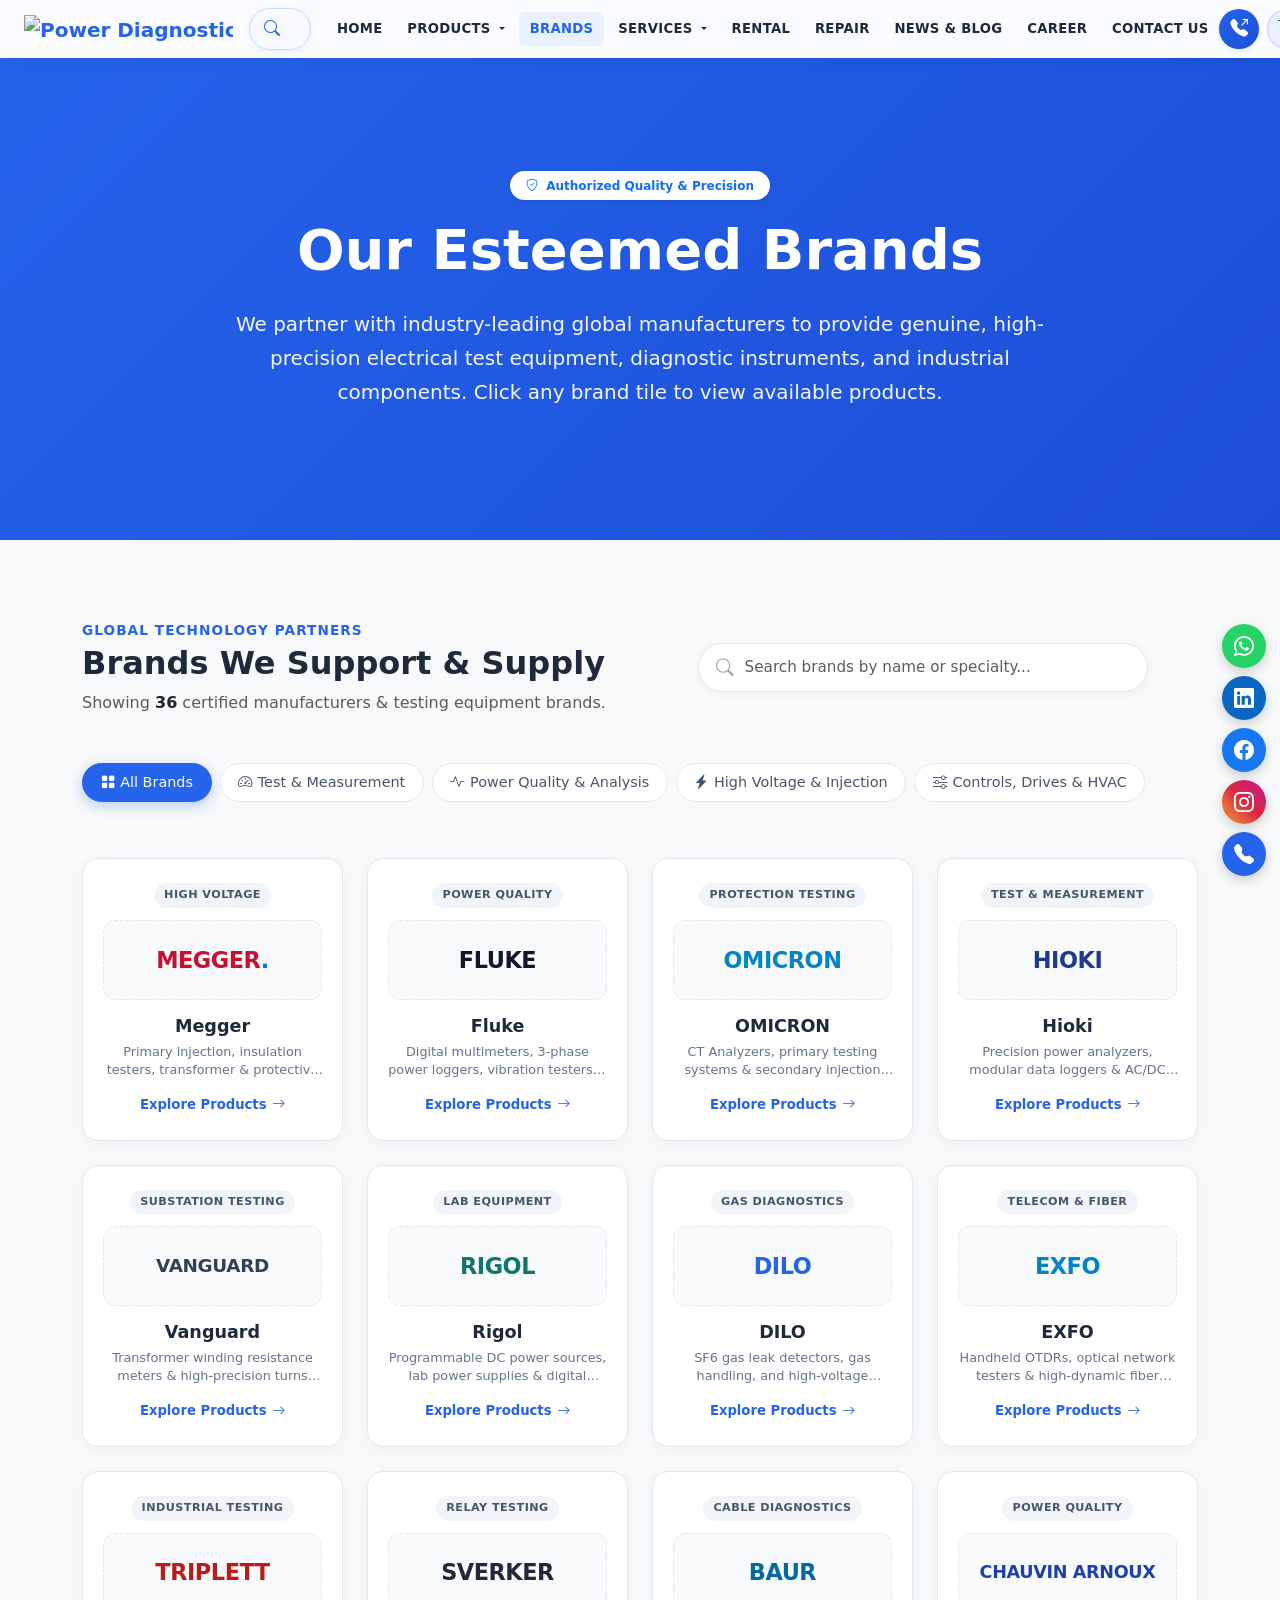
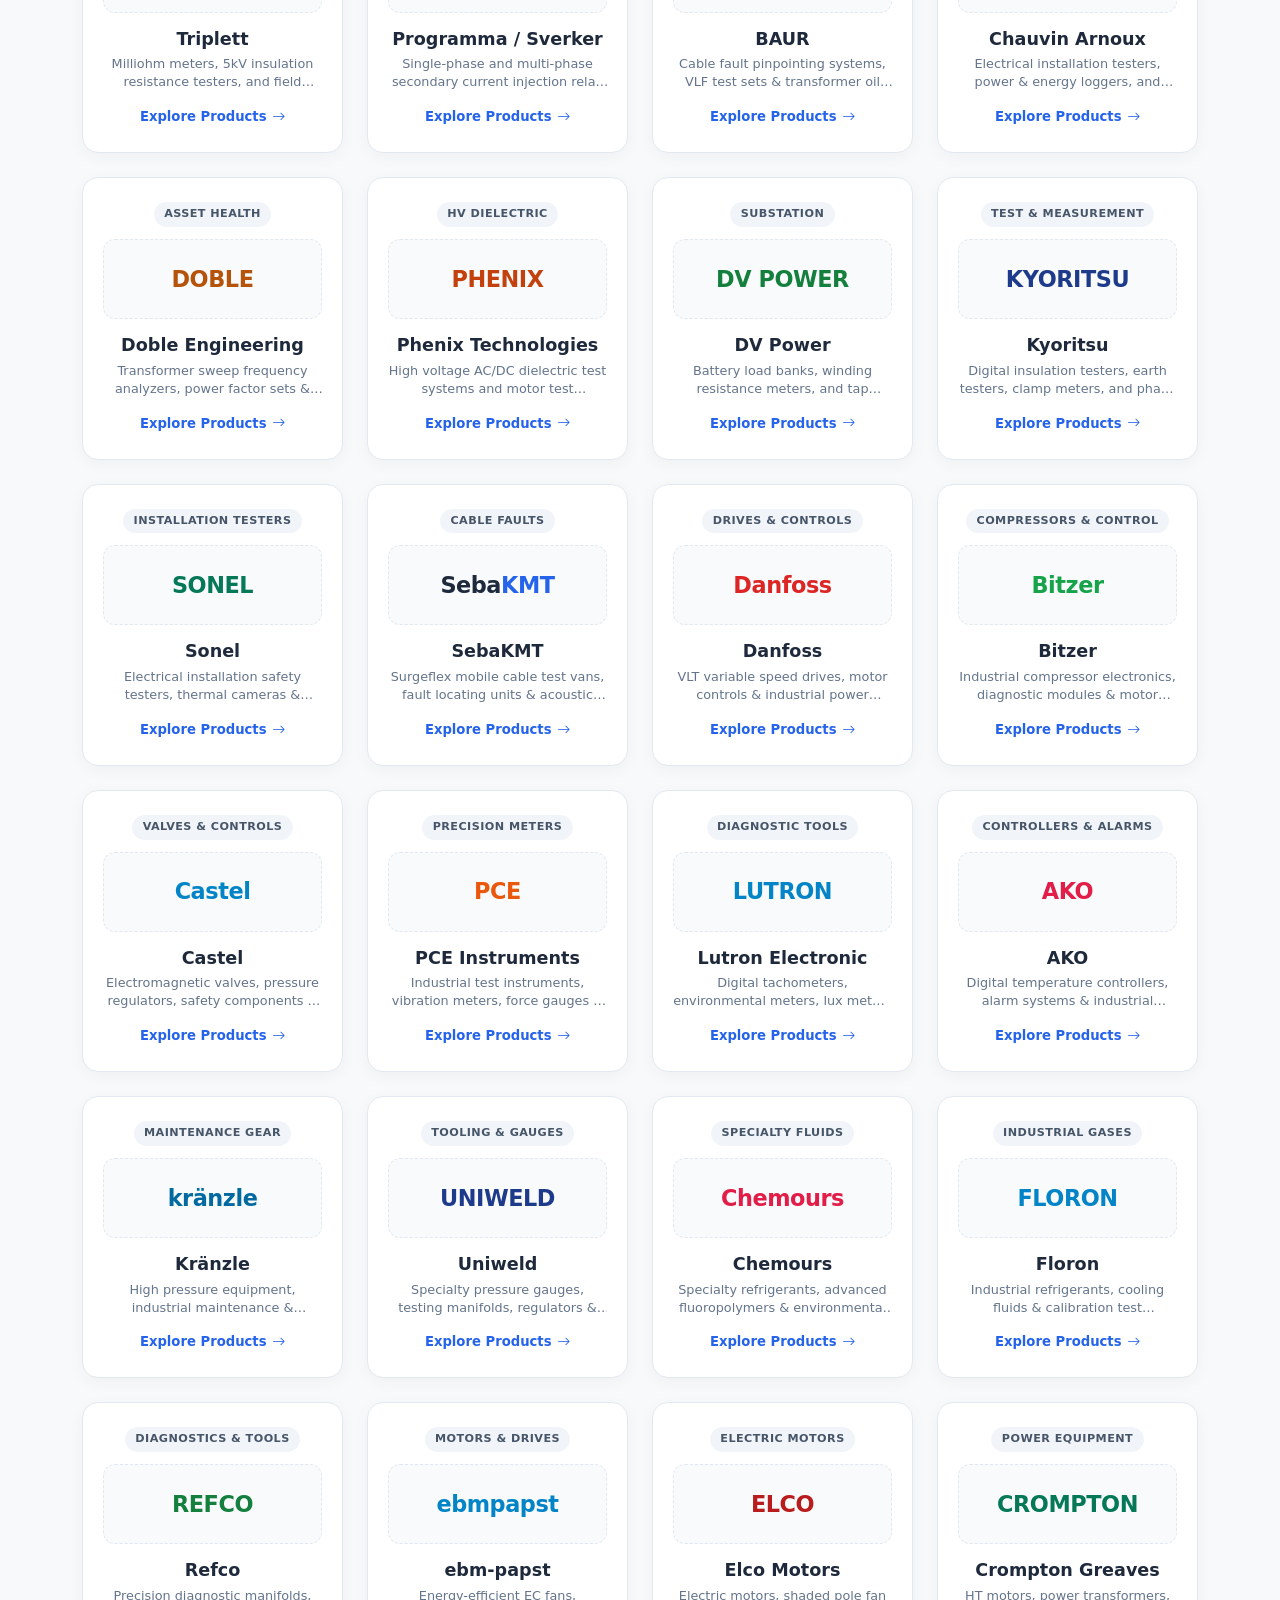
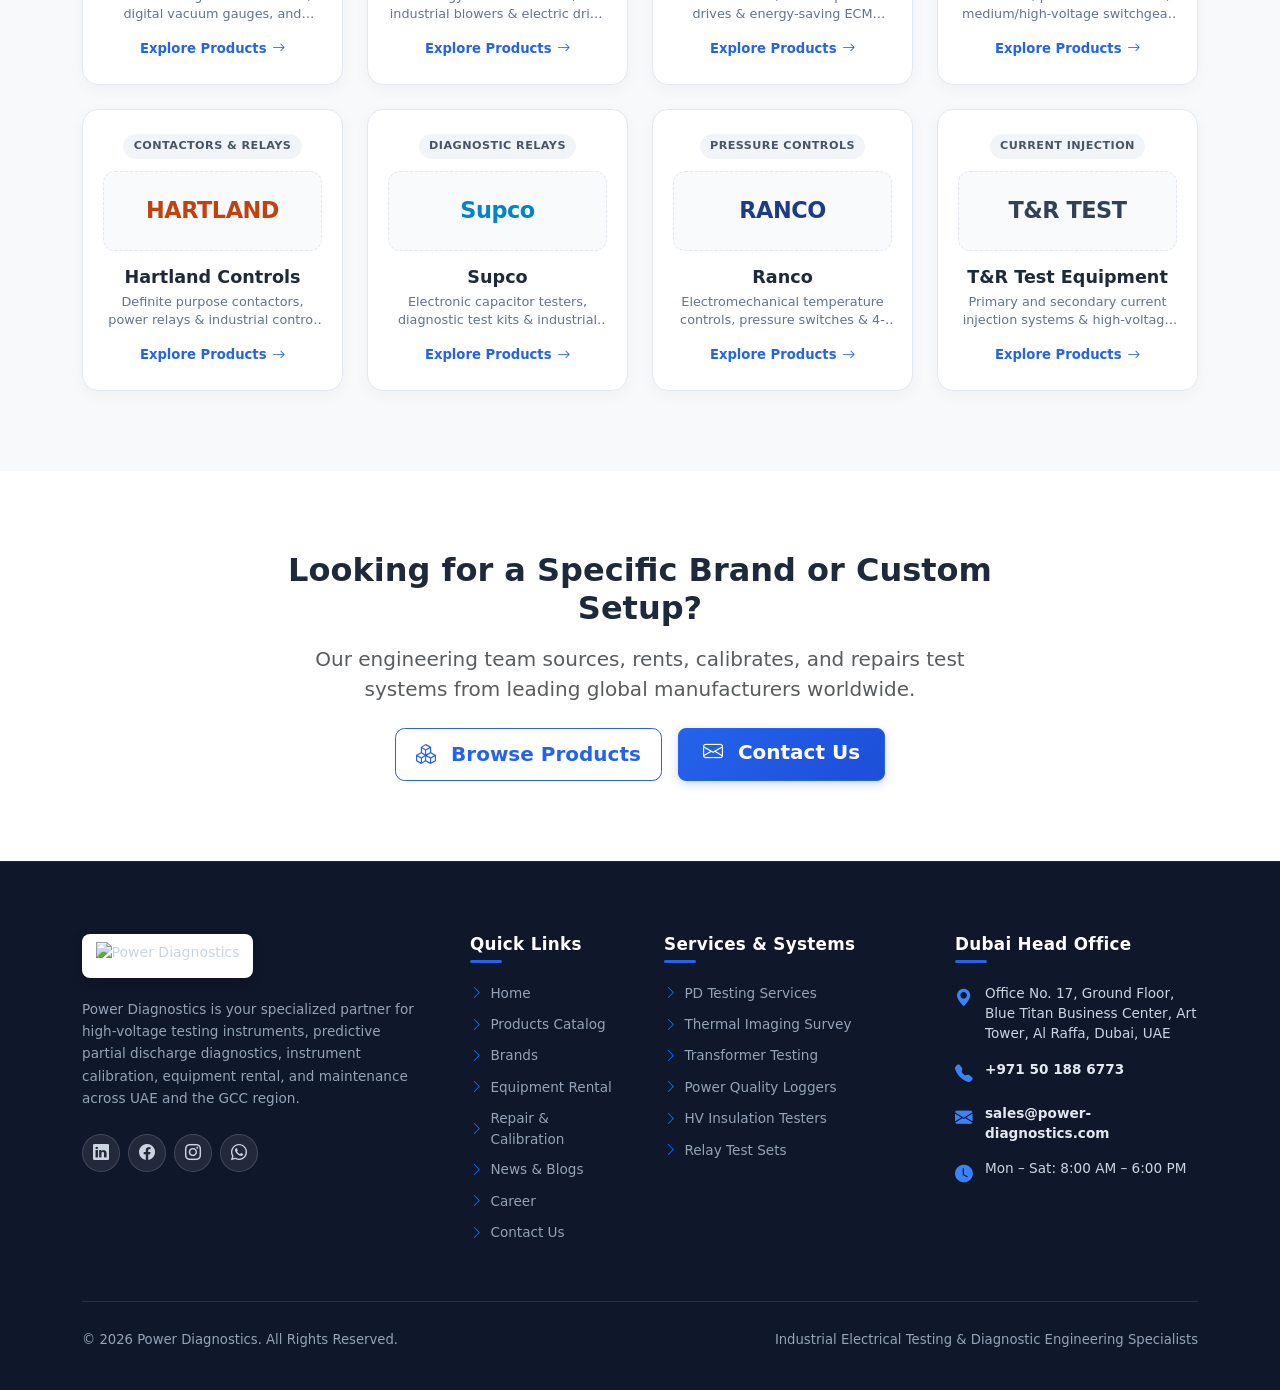
==== commit 2a3ae9d4: "Enhance header search functionality and UI improvements - Implemented autocomplete feature for the h" ====
--- a/brands.html
+++ b/brands.html
@@ -28,6 +28,20 @@
 <body>
 
   <!-- ===== Navbar ===== -->
+  
+  <!-- ===== Global Navbar (Header - Main & Header - Tabs) ===== -->
+  
+  <!-- ===== Global Navbar (Header - Main & Header - Tabs) ===== -->
+  
+  <!-- ===== Global Navbar (Header - Main & Header - Tabs) ===== -->
+  
+  <!-- ===== Global Navbar (Header - Main & Header - Tabs) ===== -->
+  
+  <!-- ===== Global Navbar (Header - Main & Header - Tabs) ===== -->
+  
+  <!-- ===== Global Navbar (Header - Main & Header - Tabs) ===== -->
+  
+  <!-- ===== Global Navbar (Header - Main & Header - Tabs) ===== -->
   
   <!-- ===== Global Navbar (Header - Main & Header - Tabs) ===== -->
   
@@ -47,9 +61,10 @@
       </a>
 
       <!-- Header Search Bar (Desktop) -->
-      <form class="nav-search-form d-none d-lg-block me-3" action="products.html" method="GET">
+      <form class="nav-search-form d-none d-lg-block me-3" action="products.html" method="GET" autocomplete="off">
         <i class="bi bi-search nav-search-icon"></i>
-        <input type="text" name="search" class="form-control nav-search-input" placeholder="Search equipment, models, brands...">
+        <input type="text" name="search" class="form-control nav-search-input" placeholder="Search equipment, models, brands..." autocomplete="off">
+        <div class="nav-search-autocomplete"></div>
       </form>
 
       <!-- Action Buttons: Quick Connect & Cart Popup -->
@@ -77,9 +92,10 @@
       <div class="collapse navbar-collapse" id="navMenu">
         
         <!-- Mobile Search Bar -->
-        <form class="nav-search-form d-lg-none my-3" action="products.html" method="GET">
+        <form class="nav-search-form d-lg-none my-3" action="products.html" method="GET" autocomplete="off">
           <i class="bi bi-search nav-search-icon"></i>
-          <input type="text" name="search" class="form-control nav-search-input" placeholder="Search equipment, models, brands...">
+          <input type="text" name="search" class="form-control nav-search-input" placeholder="Search equipment, models, brands..." autocomplete="off">
+          <div class="nav-search-autocomplete"></div>
         </form>
 
         <ul class="navbar-nav ms-auto gap-xl-1">
@@ -163,6 +179,13 @@
   
   
   
+  
+  
+  
+  
+  
+  
+  
 
   <!-- ===== Hero Section ===== -->
   <section class="rental-hero-section d-flex align-items-center">
@@ -903,9 +926,9 @@
   <div class="modal fade" id="quickConnectModal" tabindex="-1" aria-labelledby="quickConnectModalLabel" aria-hidden="true">
     <div class="modal-dialog modal-dialog-centered">
       <div class="modal-content border-0 rounded-4 shadow-lg overflow-hidden">
-        <div class="modal-header bg-dark text-white p-4">
+        <div class="modal-header modal-header-corporate p-3 p-sm-4 text-white">
           <div>
-            <h5 class="modal-title fw-bold" id="quickConnectModalLabel"><i class="bi bi-lightning-charge-fill text-warning me-1"></i> Quick Connect</h5>
+            <h5 class="modal-title fw-bold text-white mb-0" id="quickConnectModalLabel"><i class="bi bi-lightning-charge-fill text-warning me-1"></i> Quick Connect</h5>
             <small class="text-white-50">Speak to an Electrical Diagnostic Specialist in UAE</small>
           </div>
           <button type="button" class="btn-close btn-close-white shadow-none" data-bs-dismiss="modal" aria-label="Close"></button>
@@ -913,14 +936,14 @@
         <div class="modal-body p-4">
           
           <!-- Fast Contact Options -->
-          <div class="row g-2 mb-4">
+          <div class="row g-2 mb-3">
             <div class="col-6">
-              <a href="tel:+971501886773" class="btn btn-outline-primary w-100 py-2 fw-semibold d-flex align-items-center justify-content-center gap-2">
+              <a href="tel:+971501886773" class="btn-qc-call">
                 <i class="bi bi-telephone-fill"></i> Direct Call
               </a>
             </div>
             <div class="col-6">
-              <a href="https://wa.me/971501886773?text=Hello%20Power%20Diagnostics,%20I%20am%20requesting%20a%20fast%20quotation." target="_blank" class="btn btn-primary w-100 py-2 fw-semibold d-flex align-items-center justify-content-center gap-2">
+              <a href="https://wa.me/971501886773?text=Hello%20Power%20Diagnostics,%20I%20am%20requesting%20a%20fast%20quotation." target="_blank" class="btn-qc-wa">
                 <i class="bi bi-whatsapp"></i> WhatsApp
               </a>
             </div>
@@ -951,7 +974,7 @@
                 <option value="Thermal Imaging Survey">Thermal Imaging Survey</option>
               </select>
             </div>
-            <button type="submit" class="btn btn-accent w-100 py-2 fw-bold">
+            <button type="submit" class="btn-qc-submit w-100">
               <i class="bi bi-send-fill me-1"></i> Request Instant Callback
             </button>
           </form>
@@ -1027,7 +1050,7 @@
         <div class="col-6 col-lg-3">
           <h5 class="footer-heading">Services & Systems</h5>
           <ul class="footer-links-list">
-            <li><a href="index.html#pd-diagnostics"><i class="bi bi-chevron-right text-primary"></i> PD Testing Services</a></li>
+            <li><a href="index.html#services"><i class="bi bi-chevron-right text-primary"></i> PD Testing Services</a></li>
             <li><a href="index.html#services"><i class="bi bi-chevron-right text-primary"></i> Thermal Imaging Survey</a></li>
             <li><a href="products.html?category=Transformer%20Testers"><i class="bi bi-chevron-right text-primary"></i> Transformer Testing</a></li>
             <li><a href="products.html?category=Power%20Quality"><i class="bi bi-chevron-right text-primary"></i> Power Quality Loggers</a></li>
--- a/styles.css
+++ b/styles.css
@@ -3102,26 +3102,43 @@
 
 .nav-search-form {
   position: relative;
-  width: 280px;
-  transition: width 0.35s cubic-bezier(0.16, 1, 0.3, 1), box-shadow 0.3s ease;
-  z-index: 10;
-}
-
-@media (min-width: 1500px) {
+  width: 300px;
+  z-index: 1050;
+}
+
+@media (min-width: 1600px) {
   .nav-search-form {
     width: 340px;
   }
-  .nav-search-form:focus-within {
-    width: 500px;
-  }
-}
-
-@media (min-width: 1200px) and (max-width: 1499px) {
+  .nav-search-input:focus {
+    width: 800px !important;
+  }
+  .nav-search-autocomplete {
+    width: 800px !important;
+  }
+}
+
+@media (min-width: 1400px) and (max-width: 1599px) {
   .nav-search-form {
-    width: 270px;
-  }
-  .nav-search-form:focus-within {
-    width: 420px;
+    width: 300px;
+  }
+  .nav-search-input:focus {
+    width: 740px !important;
+  }
+  .nav-search-autocomplete {
+    width: 740px !important;
+  }
+}
+
+@media (min-width: 1200px) and (max-width: 1399px) {
+  .nav-search-form {
+    width: 260px;
+  }
+  .nav-search-input:focus {
+    width: 660px !important;
+  }
+  .nav-search-autocomplete {
+    width: 660px !important;
   }
 }
 
@@ -3129,8 +3146,11 @@
   .nav-search-form {
     width: 220px;
   }
-  .nav-search-form:focus-within {
-    width: 320px;
+  .nav-search-input:focus {
+    width: 540px !important;
+  }
+  .nav-search-autocomplete {
+    width: 540px !important;
   }
 }
 
@@ -3139,12 +3159,19 @@
     width: 100%;
     margin: 10px 0;
   }
+  .nav-search-input {
+    width: 100% !important;
+  }
+  .nav-search-autocomplete {
+    width: 100% !important;
+  }
 }
 
 .nav-search-input {
+  width: 100%;
   border-radius: 50rem;
   padding-left: 2.5rem;
-  padding-right: 1.15rem;
+  padding-right: 1.25rem;
   font-size: 0.85rem;
   font-weight: 500;
   height: 42px;
@@ -3152,7 +3179,9 @@
   background-color: #f8faff;
   color: #0f172a;
   box-shadow: 0 2px 8px rgba(37, 99, 235, 0.08);
-  transition: all 0.3s cubic-bezier(0.16, 1, 0.3, 1);
+  transition: width 0.38s cubic-bezier(0.16, 1, 0.3, 1), background-color 0.25s ease, border-color 0.25s ease, box-shadow 0.25s ease;
+  position: relative;
+  z-index: 1051;
 }
 
 .nav-search-input::placeholder {
@@ -3172,7 +3201,7 @@
   background-color: #ffffff;
   border-color: #2563eb;
   color: #0f172a;
-  box-shadow: 0 0 0 3.5px rgba(37, 99, 235, 0.22), 0 8px 24px rgba(37, 99, 235, 0.16);
+  box-shadow: 0 0 0 3.5px rgba(37, 99, 235, 0.22), 0 10px 30px rgba(37, 99, 235, 0.2);
   outline: none;
 }
 
@@ -3184,12 +3213,231 @@
   color: #2563eb;
   font-size: 1rem;
   pointer-events: none;
+  z-index: 1052;
   transition: transform 0.25s ease, color 0.25s ease;
 }
 
 .nav-search-form:focus-within .nav-search-icon {
   color: #1d4ed8;
   transform: translateY(-50%) scale(1.15);
+}
+
+/* ============================================
+   Header Search Autocomplete Dropdown
+   ============================================ */
+.nav-search-autocomplete {
+  position: absolute;
+  top: calc(100% + 8px);
+  left: 0;
+  width: 100%;
+  min-width: 100%;
+  background: #ffffff;
+  border: 1px solid #e2e8f0;
+  border-radius: 1rem;
+  box-shadow: 0 20px 45px rgba(15, 23, 42, 0.18), 0 4px 16px rgba(37, 99, 235, 0.1);
+  z-index: 1060;
+  overflow: hidden;
+  display: none;
+  animation: searchDropFade 0.22s cubic-bezier(0.16, 1, 0.3, 1);
+}
+
+.nav-search-autocomplete.show {
+  display: block;
+}
+
+@keyframes searchDropFade {
+  from {
+    opacity: 0;
+    transform: translateY(-8px);
+  }
+  to {
+    opacity: 1;
+    transform: translateY(0);
+  }
+}
+
+.search-ac-header {
+  padding: 0.75rem 1.25rem;
+  background: #f8fafc;
+  border-bottom: 1px solid #f1f5f9;
+  font-size: 0.78rem;
+  font-weight: 700;
+  color: #64748b;
+  text-transform: uppercase;
+  letter-spacing: 0.5px;
+  display: flex;
+  justify-content: space-between;
+  align-items: center;
+}
+
+.search-ac-header-count {
+  background: #eff6ff;
+  color: #2563eb;
+  padding: 0.2rem 0.65rem;
+  border-radius: 50rem;
+  font-size: 0.725rem;
+  font-weight: 800;
+}
+
+.search-ac-list {
+  list-style: none;
+  margin: 0;
+  padding: 0.4rem 0;
+  max-height: 420px;
+  overflow-y: auto;
+}
+
+.search-ac-item {
+  display: flex;
+  align-items: center;
+  gap: 1rem;
+  padding: 0.75rem 1.25rem;
+  cursor: pointer;
+  transition: all 0.18s ease;
+  border-left: 3.5px solid transparent;
+  text-decoration: none;
+  color: inherit;
+}
+
+.search-ac-item:hover,
+.search-ac-item.active {
+  background: #f0f7ff;
+  border-left-color: #2563eb;
+}
+
+.search-ac-img {
+  width: 52px;
+  height: 52px;
+  min-width: 52px;
+  border-radius: 0.65rem;
+  background: #f8fafc;
+  border: 1px solid #e2e8f0;
+  padding: 4px;
+  display: flex;
+  align-items: center;
+  justify-content: center;
+  flex-shrink: 0;
+}
+
+.search-ac-img img {
+  max-width: 100%;
+  max-height: 100%;
+  object-fit: contain;
+}
+
+.search-ac-info {
+  flex-grow: 1;
+  min-width: 0;
+}
+
+.search-ac-title {
+  font-size: 0.95rem;
+  font-weight: 700;
+  color: #0f172a;
+  margin-bottom: 0.25rem;
+  white-space: nowrap;
+  overflow: hidden;
+  text-overflow: ellipsis;
+}
+
+.search-ac-title mark {
+  background: #fef08a;
+  color: #0f172a;
+  padding: 0 2px;
+  border-radius: 2px;
+  font-weight: 800;
+}
+
+.search-ac-meta {
+  display: flex;
+  align-items: center;
+  gap: 0.55rem;
+  font-size: 0.8rem;
+  color: #64748b;
+  flex-wrap: nowrap;
+  overflow: hidden;
+  text-overflow: ellipsis;
+}
+
+.search-ac-brand {
+  font-weight: 700;
+  color: #2563eb;
+  background: rgba(37, 99, 235, 0.08);
+  padding: 0.15rem 0.55rem;
+  border-radius: 0.3rem;
+  font-size: 0.725rem;
+  text-transform: uppercase;
+  letter-spacing: 0.3px;
+}
+
+.search-ac-model {
+  font-family: monospace;
+  font-size: 0.75rem;
+  color: #334155;
+  background: #f1f5f9;
+  padding: 0.15rem 0.5rem;
+  border-radius: 0.3rem;
+}
+
+.search-ac-cart-btn {
+  background: #ffffff;
+  color: #2563eb;
+  border: 1px solid #bfdbfe;
+  width: 36px;
+  height: 36px;
+  border-radius: 50%;
+  display: inline-flex;
+  align-items: center;
+  justify-content: center;
+  font-size: 0.95rem;
+  transition: all 0.2s ease;
+  flex-shrink: 0;
+  cursor: pointer;
+}
+
+.search-ac-cart-btn:hover {
+  background: #2563eb;
+  color: #ffffff;
+  border-color: #2563eb;
+  transform: scale(1.1);
+  box-shadow: 0 2px 10px rgba(37, 99, 235, 0.35);
+}
+
+.search-ac-footer {
+  padding: 0.75rem 1.25rem;
+  background: #f8fafc;
+  border-top: 1px solid #f1f5f9;
+  text-align: center;
+}
+
+.search-ac-footer a {
+  font-size: 0.85rem;
+  font-weight: 700;
+  color: #2563eb;
+  text-decoration: none;
+  display: inline-flex;
+  align-items: center;
+  gap: 0.4rem;
+  transition: all 0.2s ease;
+}
+
+.search-ac-footer a:hover {
+  color: #1d4ed8;
+  text-decoration: underline;
+  transform: translateX(2px);
+}
+
+.search-ac-empty {
+  padding: 2rem 1.25rem;
+  text-align: center;
+  color: #64748b;
+}
+
+.search-ac-empty i {
+  font-size: 2.25rem;
+  color: #94a3b8;
+  margin-bottom: 0.5rem;
+  display: block;
 }
 
 /* ============================================
@@ -3528,6 +3776,95 @@
 .carousel-indicators-custom .active {
   width: 42px;
   background-color: #3b82f6;
+}
+
+/* --- Hero Carousel Controls & Spacing --- */
+.hero-slider-section .carousel-control-prev,
+.hero-slider-section .carousel-control-next {
+  width: 48px;
+  height: 48px;
+  top: 50%;
+  transform: translateY(-50%);
+  bottom: auto;
+  opacity: 0.85;
+  background: rgba(15, 23, 42, 0.7);
+  backdrop-filter: blur(8px);
+  -webkit-backdrop-filter: blur(8px);
+  border: 1px solid rgba(255, 255, 255, 0.25);
+  border-radius: 50%;
+  z-index: 10;
+  transition: all 0.3s cubic-bezier(0.4, 0, 0.2, 1);
+  display: flex;
+  align-items: center;
+  justify-content: center;
+  box-shadow: 0 4px 20px rgba(0, 0, 0, 0.35);
+}
+
+.hero-slider-section .carousel-control-prev {
+  left: 20px;
+}
+
+.hero-slider-section .carousel-control-next {
+  right: 20px;
+}
+
+.hero-slider-section .carousel-control-prev:hover,
+.hero-slider-section .carousel-control-next:hover {
+  opacity: 1;
+  background: linear-gradient(135deg, #2563eb 0%, #1d4ed8 100%);
+  border-color: rgba(255, 255, 255, 0.5);
+  transform: translateY(-50%) scale(1.1);
+  box-shadow: 0 6px 24px rgba(37, 99, 235, 0.5);
+}
+
+.hero-slider-section .carousel-control-prev-icon,
+.hero-slider-section .carousel-control-next-icon {
+  width: 20px;
+  height: 20px;
+}
+
+/* Ensure slide container has clear gutter separation from navigation buttons */
+.hero-slider-section .hero-slide-item .container {
+  padding-left: 2.5rem;
+  padding-right: 2.5rem;
+}
+
+@media (min-width: 992px) {
+  .hero-slider-section .hero-slide-item .container {
+    padding-left: 4.5rem;
+    padding-right: 4.5rem;
+  }
+}
+
+@media (min-width: 1400px) {
+  .hero-slider-section .carousel-control-prev {
+    left: 32px;
+  }
+  .hero-slider-section .carousel-control-next {
+    right: 32px;
+  }
+  .hero-slider-section .hero-slide-item .container {
+    padding-left: 3rem;
+    padding-right: 3rem;
+  }
+}
+
+@media (max-width: 768px) {
+  .hero-slider-section .carousel-control-prev,
+  .hero-slider-section .carousel-control-next {
+    width: 38px;
+    height: 38px;
+  }
+  .hero-slider-section .carousel-control-prev {
+    left: 8px;
+  }
+  .hero-slider-section .carousel-control-next {
+    right: 8px;
+  }
+  .hero-slider-section .hero-slide-item .container {
+    padding-left: 1.75rem;
+    padding-right: 1.75rem;
+  }
 }
 
 /* ============================================
@@ -4137,3 +4474,86 @@
   color: #94a3b8;
   font-size: 0.825rem;
 }
+
+/* ============================================
+   Quick Connect Modal & Button Polish
+   ============================================ */
+.modal-header-corporate {
+  background: linear-gradient(135deg, #1e3a8a 0%, #2563eb 100%) !important;
+  color: #ffffff !important;
+  border-bottom: 1px solid rgba(255, 255, 255, 0.15) !important;
+}
+
+.modal-header-corporate .modal-title {
+  color: #ffffff !important;
+  font-size: 1.15rem;
+  font-weight: 700;
+}
+
+.btn-qc-call,
+.btn-qc-wa {
+  height: 44px !important;
+  min-height: 44px !important;
+  max-height: 44px !important;
+  line-height: 1 !important;
+  padding: 0 1rem !important;
+  box-sizing: border-box !important;
+  display: flex !important;
+  align-items: center !important;
+  justify-content: center !important;
+  gap: 0.5rem !important;
+  font-size: 0.9rem !important;
+  font-weight: 600 !important;
+  border-radius: 8px !important;
+  text-decoration: none !important;
+  transition: all 0.2s ease !important;
+  width: 100% !important;
+}
+
+.btn-qc-call {
+  background-color: #ffffff !important;
+  color: #2563eb !important;
+  border: 1.5px solid #2563eb !important;
+}
+
+.btn-qc-call:hover {
+  background-color: #2563eb !important;
+  color: #ffffff !important;
+  border-color: #2563eb !important;
+}
+
+.btn-qc-wa {
+  background: linear-gradient(135deg, #25D366 0%, #128C7E 100%) !important;
+  color: #ffffff !important;
+  border: 1.5px solid transparent !important;
+}
+
+.btn-qc-wa:hover {
+  background: linear-gradient(135deg, #1ebd5a 0%, #0e7064 100%) !important;
+  color: #ffffff !important;
+  box-shadow: 0 4px 12px rgba(37, 211, 102, 0.35) !important;
+}
+
+.btn-qc-submit {
+  height: 46px !important;
+  min-height: 46px !important;
+  background: linear-gradient(135deg, #2563eb 0%, #1d4ed8 100%) !important;
+  color: #ffffff !important;
+  border: none !important;
+  border-radius: 8px !important;
+  font-weight: 700 !important;
+  font-size: 0.95rem !important;
+  display: flex !important;
+  align-items: center !important;
+  justify-content: center !important;
+  gap: 0.5rem !important;
+  transition: all 0.2s ease !important;
+  cursor: pointer;
+}
+
+.btn-qc-submit:hover {
+  background: linear-gradient(135deg, #1d4ed8 0%, #1e3a8a 100%) !important;
+  box-shadow: 0 4px 14px rgba(37, 99, 235, 0.4) !important;
+  transform: translateY(-1px);
+}
+
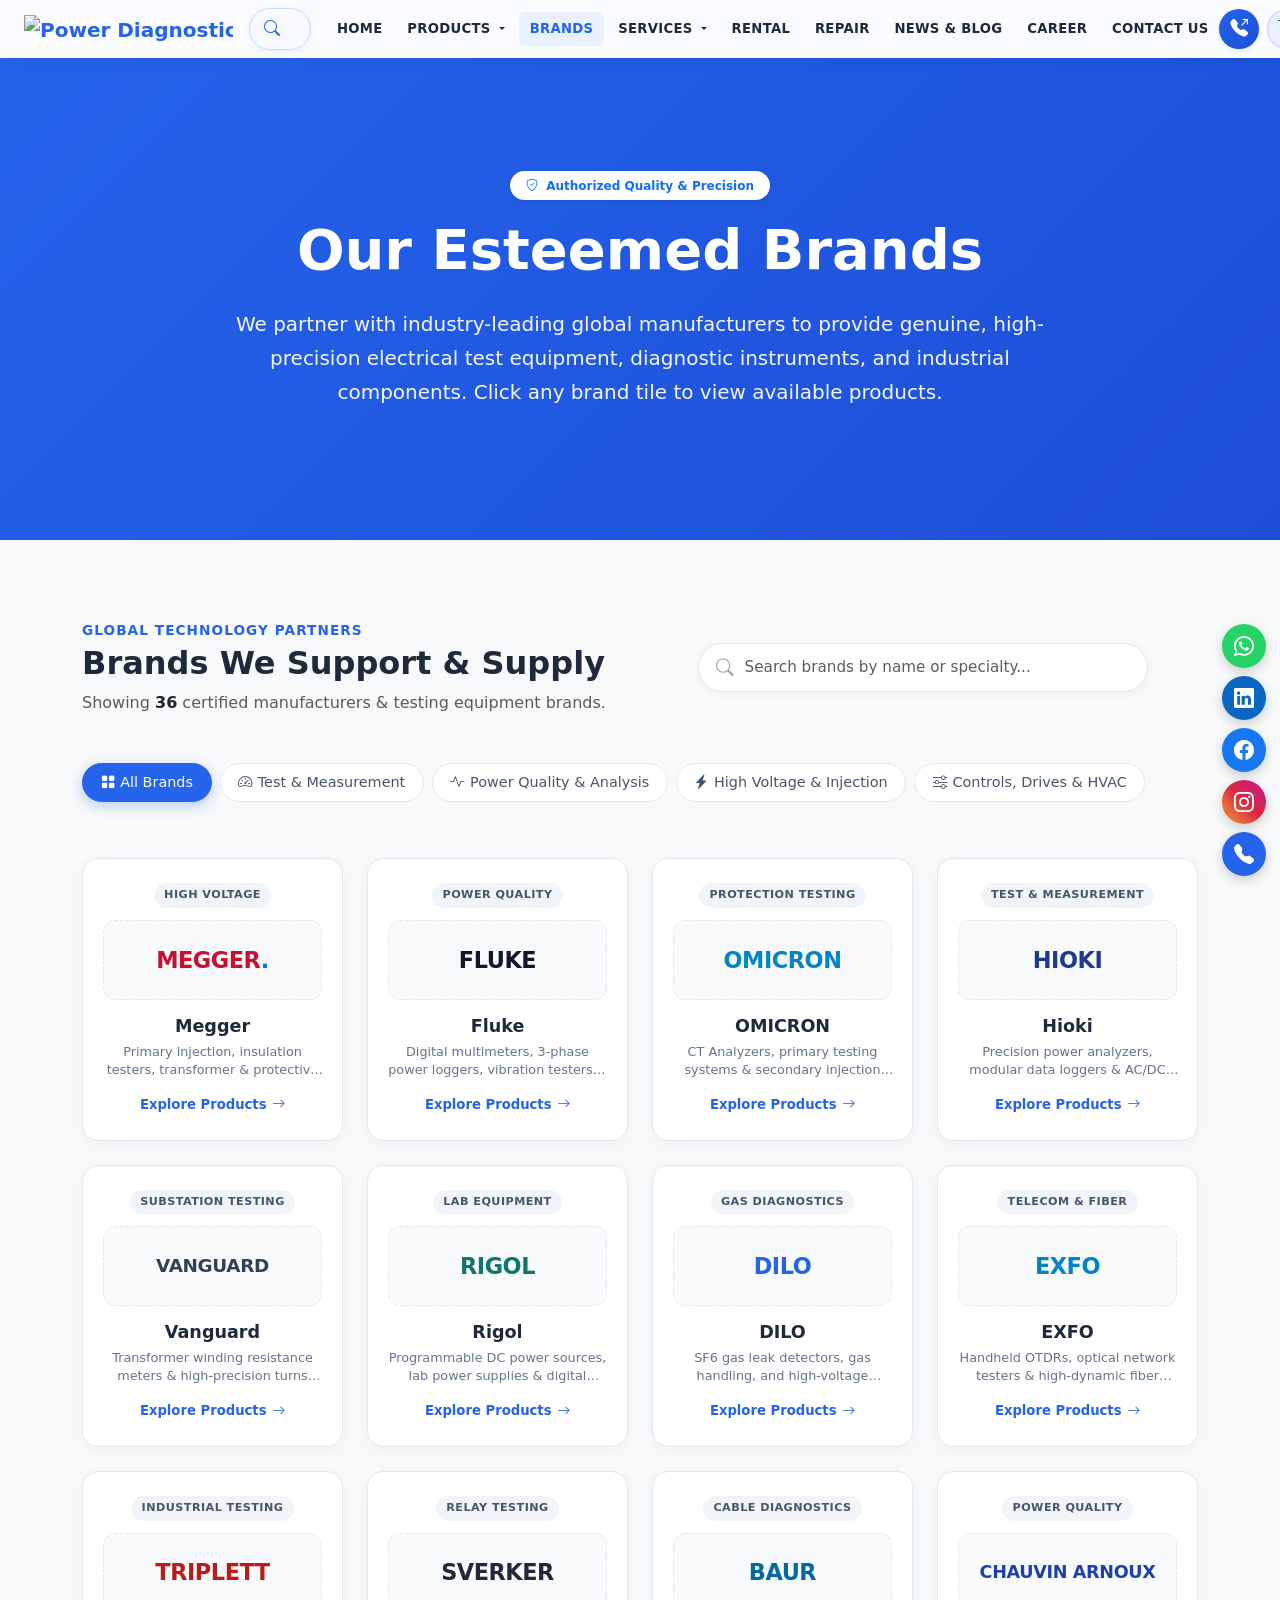
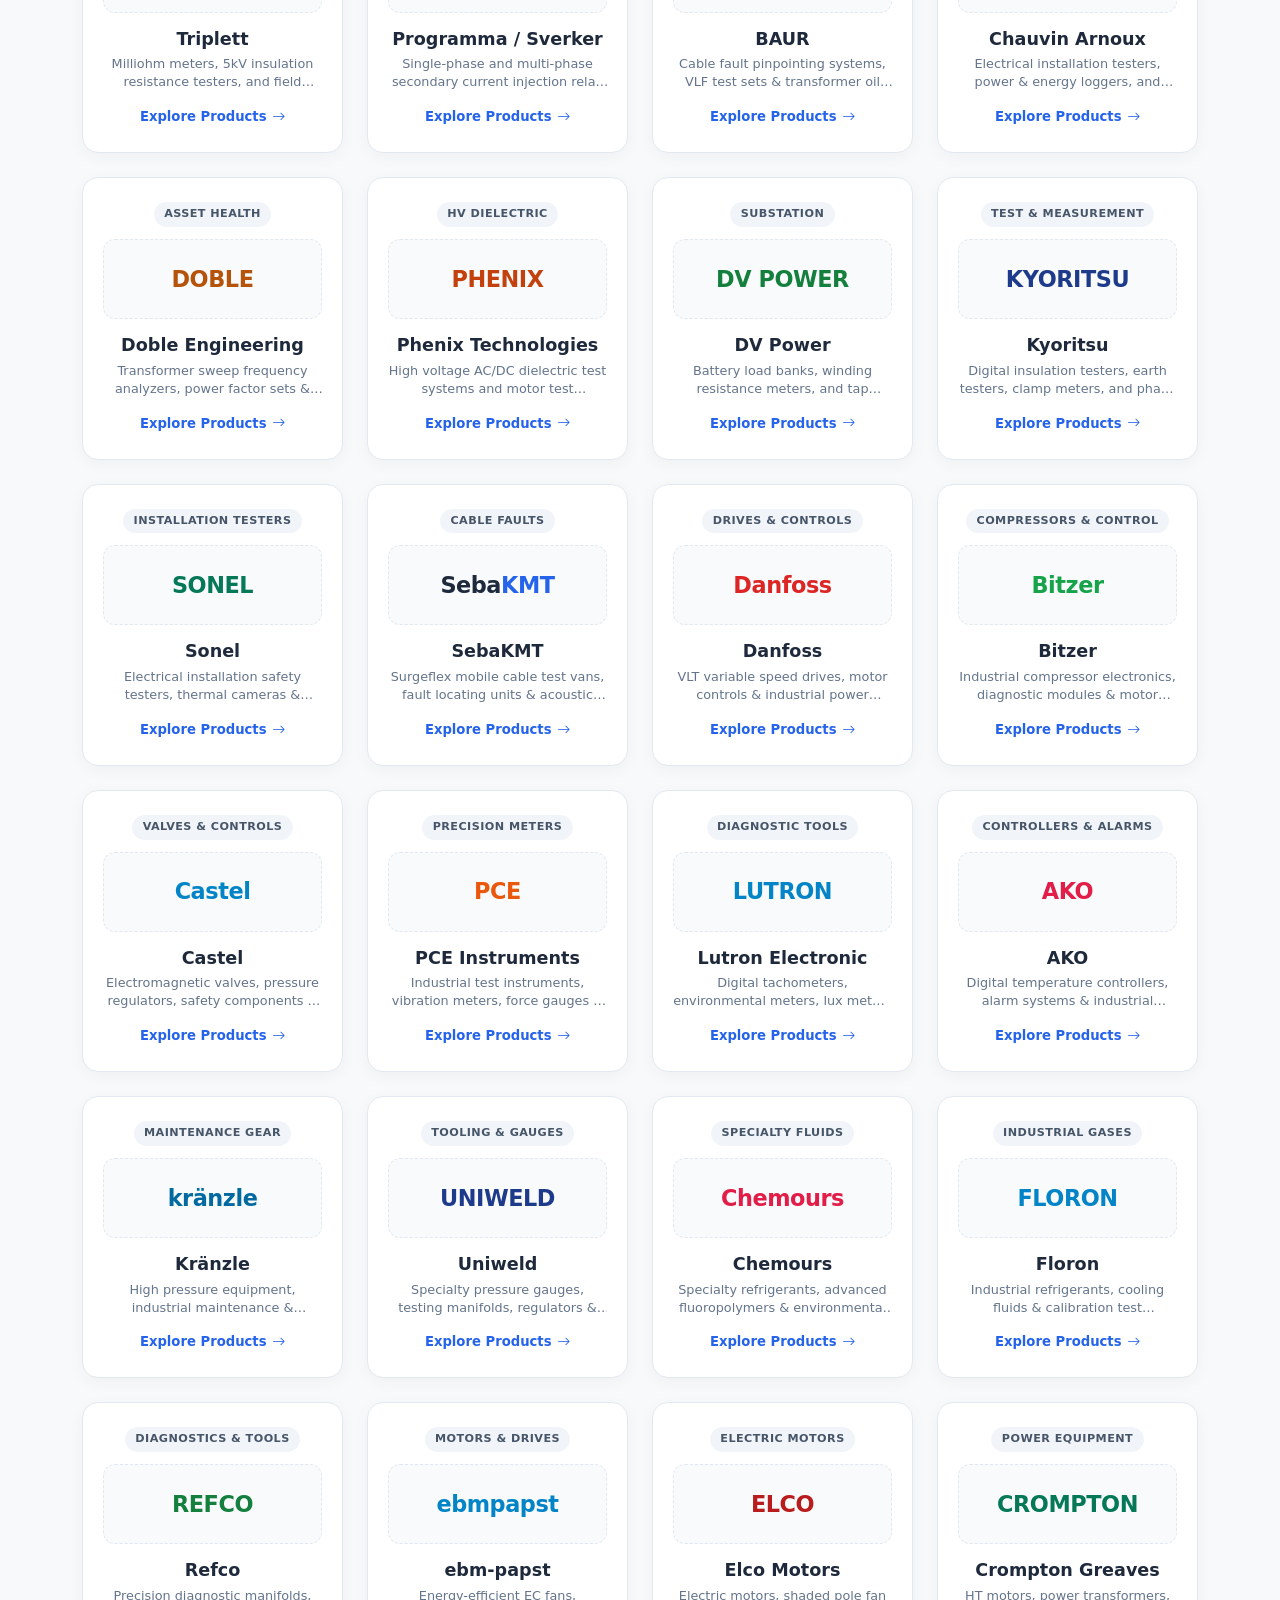
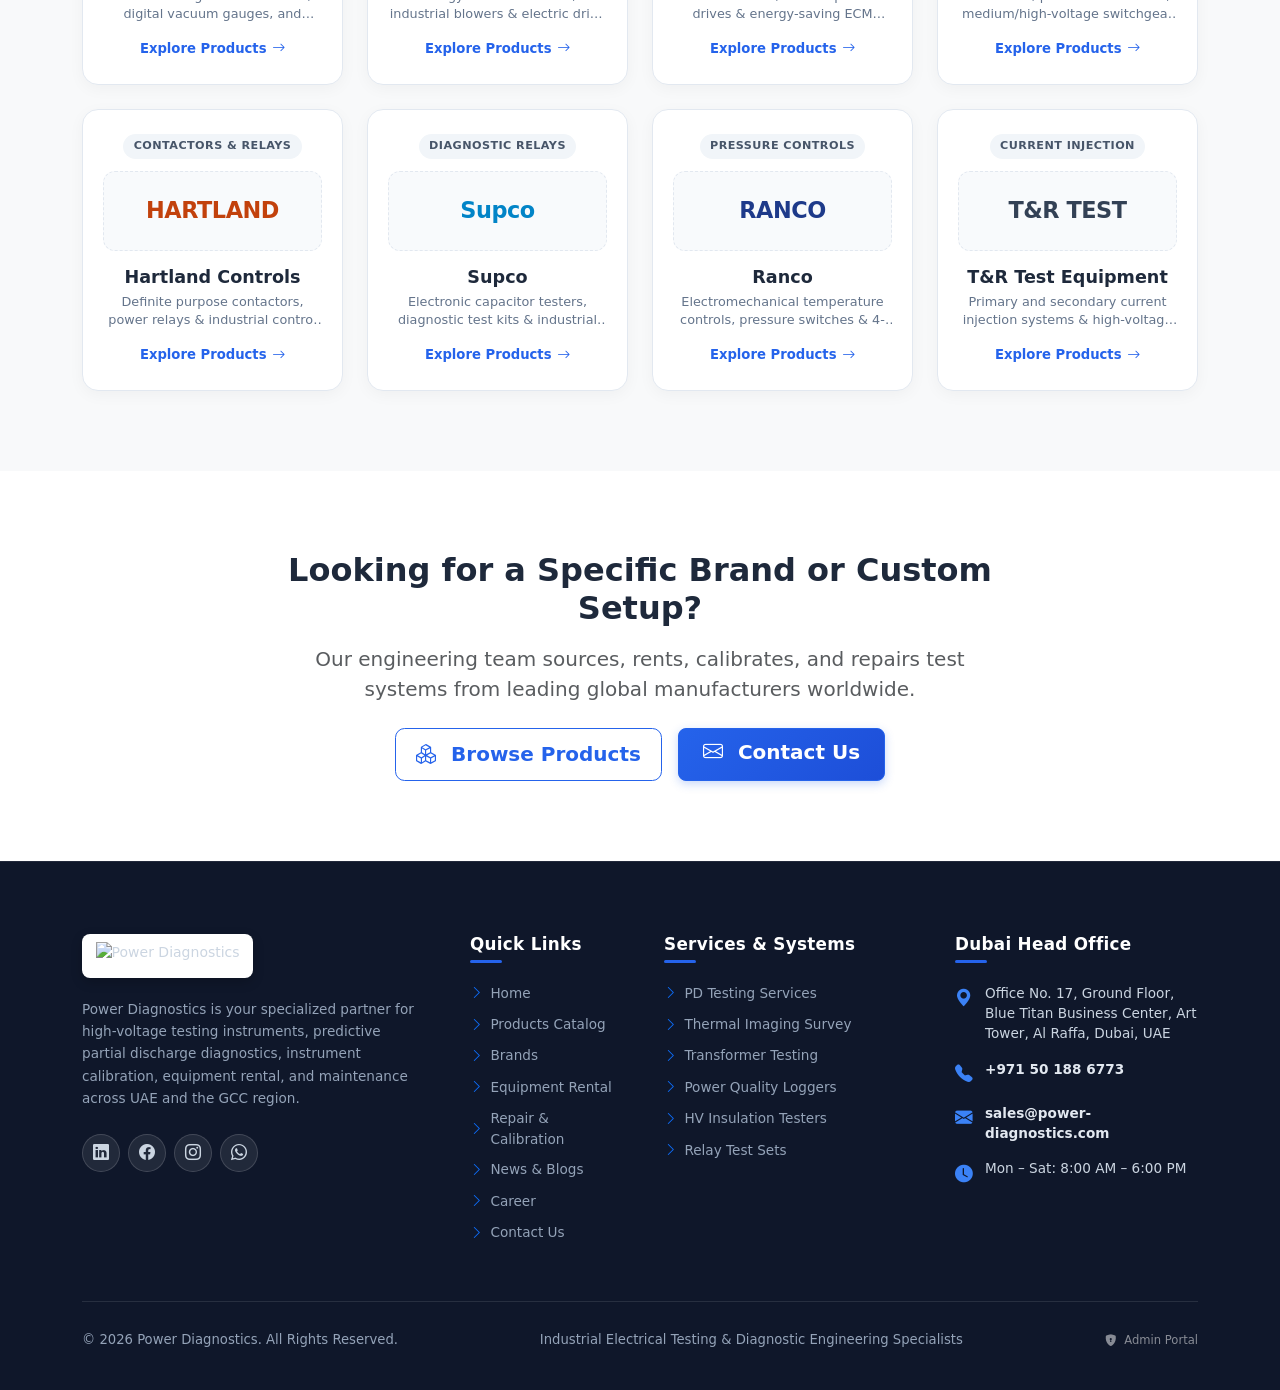
==== commit 2c0951ca: "Add Admin Portal link to footer across multiple pages and clean up navbar comments - Added a link to" ====
--- a/brands.html
+++ b/brands.html
@@ -28,6 +28,8 @@
 <body>
 
   <!-- ===== Navbar ===== -->
+  
+  <!-- ===== Global Navbar (Header - Main & Header - Tabs) ===== -->
   
   <!-- ===== Global Navbar (Header - Main & Header - Tabs) ===== -->
   
@@ -186,6 +188,7 @@
   
   
   
+  
 
   <!-- ===== Hero Section ===== -->
   <section class="rental-hero-section d-flex align-items-center">
@@ -1084,6 +1087,7 @@
       <div class="footer-bottom-bar d-flex justify-content-between align-items-center flex-wrap gap-2">
         <p class="mb-0">&copy; 2026 Power Diagnostics. All Rights Reserved.</p>
         <p class="mb-0">Industrial Electrical Testing & Diagnostic Engineering Specialists</p>
+        <p class="mb-0"><a href="admin-login.html" class="text-white-50 text-decoration-none small hover-underline"><i class="bi bi-shield-lock-fill me-1"></i> Admin Portal</a></p>
       </div>
     </div>
   </footer>
